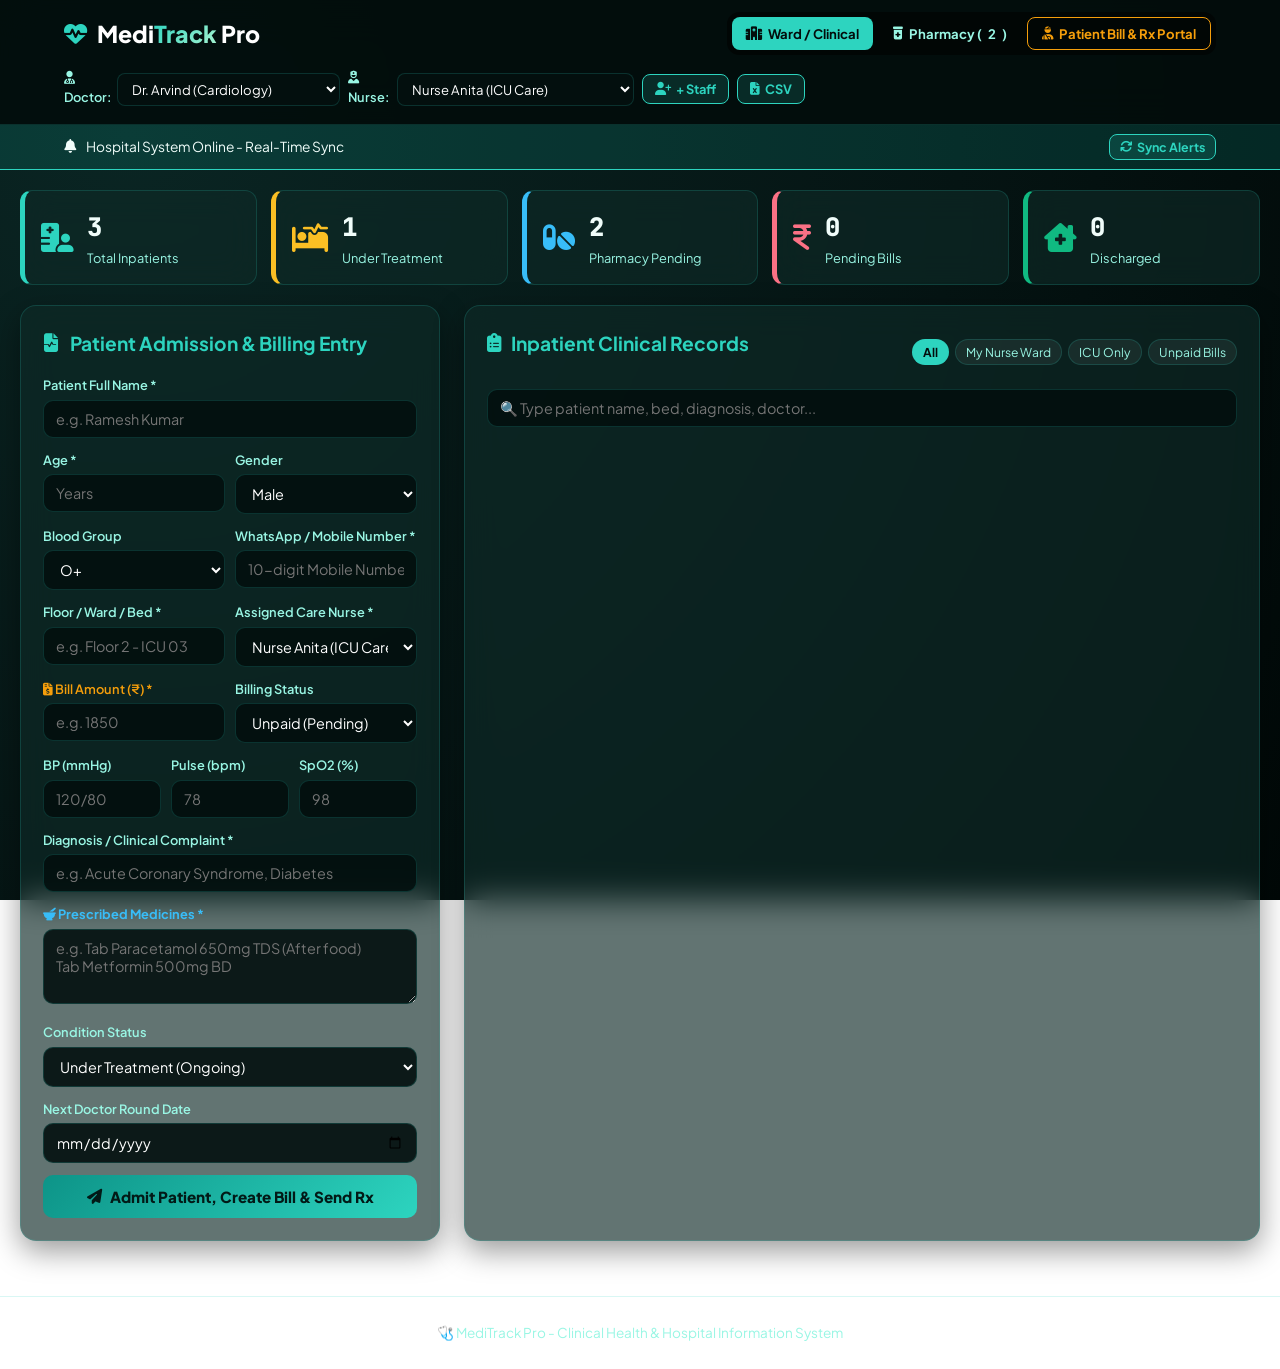
==== index.html @ 9f89071e "Create index.html" ====
<!DOCTYPE html>
<html lang="en">
<head>
  <meta charset="UTF-8">
  <meta name="viewport" content="width=device-width, initial-scale=1.0">
  <!-- Force No-Cache (உடனடி அப்டேட் ஆக) -->
  <meta http-equiv="Cache-Control" content="no-cache, no-store, must-revalidate">
  <meta http-equiv="Pragma" content="no-cache">
  <meta http-equiv="Expires" content="0">

  <title>MediTrack Pro - Clinical Hospital Management</title>
  <link rel="stylesheet" href="https://cdnjs.cloudflare.com/ajax/libs/font-awesome/6.4.0/css/all.min.css">
  <link rel="preconnect" href="https://fonts.googleapis.com">
  <link rel="preconnect" href="https://fonts.gstatic.com" crossorigin>
  <link href="https://fonts.googleapis.com/css2?family=Plus+Jakarta+Sans:wght@300;400;500;600;700;800&family=JetBrains+Mono:wght@400;600&display=swap" rel="stylesheet">

  <style>
    :root {
      --bg-deep: #030d0c;
      --bg-surface: radial-gradient(circle at 10% 15%, #0a2523 0%, #051413 60%, #010807 100%);
      --glass-bg: rgba(10, 32, 30, 0.75);
      --glass-card: rgba(14, 42, 39, 0.65);
      --glass-input: rgba(4, 16, 15, 0.9);
      --glass-border: rgba(45, 212, 191, 0.18);
      --glass-border-focus: rgba(45, 212, 191, 0.7);

      --primary: #2dd4bf;
      --primary-glow: rgba(45, 212, 191, 0.5);
      --mint-accent: #34d399;
      --pharmacy-accent: #38bdf8;
      --patient-accent: #f59e0b;
      --nurse-accent: #f472b6;

      --danger: #fb7185;
      --warning: #fbbf24;
      --success: #10b981;

      --text-main: #f0fdfa;
      --text-dim: #ccfbf1;
      --text-muted: #99f6e4;
      --font-family: 'Plus Jakarta Sans', system-ui, -apple-system, sans-serif;
      --font-mono: 'JetBrains Mono', monospace;
    }

    * { box-sizing: border-box; margin: 0; padding: 0; font-family: var(--font-family); }
    body { background: var(--bg-surface); background-attachment: fixed; color: var(--text-main); min-height: 100vh; line-height: 1.6; }

    ::-webkit-scrollbar { width: 7px; height: 7px; }
    ::-webkit-scrollbar-track { background: var(--bg-deep); }
    ::-webkit-scrollbar-thumb { background: rgba(45, 212, 191, 0.3); border-radius: 10px; }

    @keyframes heartPulse {
      0%, 100% { transform: scale(1); filter: drop-shadow(0 0 2px var(--primary)); }
      50% { transform: scale(1.2); filter: drop-shadow(0 0 12px var(--primary)); }
    }

    header {
      display: flex; justify-content: space-between; align-items: center; flex-wrap: wrap; gap: 12px;
      padding: 12px 5%; background: rgba(3, 13, 12, 0.94); backdrop-filter: blur(20px);
      border-bottom: 1px solid var(--glass-border); position: sticky; top: 0; z-index: 100;
    }

    .logo { font-size: 1.45rem; font-weight: 800; color: #fff; display: flex; align-items: center; gap: 10px; }
    .logo i { color: var(--primary); animation: heartPulse 2.2s infinite ease-in-out; }
    .logo span { background: linear-gradient(135deg, var(--primary), #a7f3d0); -webkit-background-clip: text; -webkit-text-fill-color: transparent; }

    .view-mode-tabs {
      display: flex; flex-wrap: wrap; gap: 6px; background: rgba(0, 0, 0, 0.5); padding: 5px; border-radius: 12px;
    }
    .view-btn {
      padding: 7px 14px; border: none; background: none; color: var(--text-muted);
      border-radius: 8px; font-size: 0.82rem; font-weight: 700; cursor: pointer; display: flex; align-items: center; gap: 6px;
      transition: all 0.2s;
    }
    .view-btn.active { background: var(--primary); color: #030d0c; }
    .view-btn.pharmacy-tab.active { background: var(--pharmacy-accent); color: #030d0c; }
    .view-btn.patient-tab { border: 1px solid var(--patient-accent); color: var(--patient-accent); }
    .view-btn.patient-tab.active { background: var(--patient-accent); color: #030d0c; }

    .duty-switcher { display: flex; align-items: center; flex-wrap: wrap; gap: 8px; }
    .selector-group { display: flex; align-items: center; gap: 5px; font-size: 0.82rem; color: var(--text-muted); }
    .selector-group select {
      padding: 6px 10px; background: var(--glass-input); border: 1px solid var(--glass-border);
      color: #fff; border-radius: 8px; font-size: 0.82rem; outline: none;
    }

    .btn-action-hdr {
      padding: 6px 12px; background: rgba(45, 212, 191, 0.15); border: 1px solid var(--primary);
      color: var(--primary); border-radius: 8px; font-weight: 700; font-size: 0.8rem; cursor: pointer;
      display: flex; align-items: center; gap: 5px; transition: all 0.2s ease;
    }
    .btn-action-hdr:hover { background: var(--primary); color: #030d0c; }

    .alert-bar {
      display: flex; justify-content: space-between; align-items: center; flex-wrap: wrap; gap: 10px;
      padding: 9px 5%; background: rgba(13, 148, 136, 0.2); border-bottom: 1px solid var(--primary); font-size: 0.86rem;
    }
    .alert-bar.danger { background: rgba(251, 113, 133, 0.25); border-bottom-color: var(--danger); }
    .alert-content { display: flex; align-items: center; gap: 10px; }

    .container { max-width: 1300px; margin: 0 auto; padding: 20px; }

    .stats-container {
      display: grid; grid-template-columns: repeat(auto-fit, minmax(180px, 1fr)); gap: 14px; margin-bottom: 20px;
    }
    .stat-card {
      background: var(--glass-card); backdrop-filter: blur(16px); border: 1px solid var(--glass-border);
      border-left: 5px solid var(--primary); padding: 16px; border-radius: 12px; display: flex; align-items: center; gap: 14px;
    }
    .stat-card.yellow { border-left-color: var(--warning); }
    .stat-card.red { border-left-color: var(--danger); }
    .stat-card.green { border-left-color: var(--success); }
    .stat-card.blue { border-left-color: var(--pharmacy-accent); }
    .stat-icon { font-size: 1.8rem; color: var(--primary); }
    .stat-card.yellow .stat-icon { color: var(--warning); }
    .stat-card.red .stat-icon { color: var(--danger); }
    .stat-card.green .stat-icon { color: var(--success); }
    .stat-card.blue .stat-icon { color: var(--pharmacy-accent); }
    .stat-card h3 { font-size: 1.6rem; font-weight: 800; font-family: var(--font-mono); }

    .grid-layout { display: grid; grid-template-columns: 420px 1fr; gap: 24px; }
    @media (max-width: 980px) { .grid-layout { grid-template-columns: 1fr; } }

    .card {
      background: var(--glass-card); backdrop-filter: blur(16px); border: 1px solid var(--glass-border);
      border-radius: 16px; padding: 22px; box-shadow: 0 10px 30px rgba(0, 0, 0, 0.4);
    }
    .card h2 { font-size: 1.2rem; font-weight: 700; color: var(--primary); margin-bottom: 16px; display: flex; align-items: center; gap: 10px; }

    .form-group { margin-bottom: 12px; text-align: left; }
    .form-row { display: flex; gap: 10px; }
    .form-row .form-group { flex: 1; }

    label { display: block; font-size: 0.8rem; font-weight: 600; color: var(--text-muted); margin-bottom: 4px; }
    input, select, textarea {
      width: 100%; padding: 9px 12px; background: var(--glass-input); border: 1px solid var(--glass-border);
      color: #fff; border-radius: 10px; font-size: 0.9rem; outline: none;
    }
    input:focus, select:focus, textarea:focus { border-color: var(--glass-border-focus); }
    textarea { min-height: 75px; resize: vertical; }

    .btn-submit {
      width: 100%; padding: 12px; background: linear-gradient(135deg, #0d9488, #2dd4bf);
      color: #021a17; border: none; border-radius: 10px; font-weight: 800; font-size: 0.95rem; cursor: pointer;
      display: flex; justify-content: center; align-items: center; gap: 8px; margin-top: 8px;
    }

    .roster-header { display: flex; justify-content: space-between; align-items: center; flex-wrap: wrap; gap: 10px; margin-bottom: 14px; }
    .filters-bar { display: flex; flex-wrap: wrap; gap: 6px; }
    .filter-pill {
      padding: 4px 10px; background: rgba(255,255,255,0.06); border: 1px solid var(--glass-border);
      color: var(--text-muted); border-radius: 20px; font-size: 0.76rem; cursor: pointer;
    }
    .filter-pill.active { background: var(--primary); color: #030d0c; font-weight: 700; }

    .patient-grid { display: flex; flex-direction: column; gap: 14px; max-height: 640px; overflow-y: auto; padding-right: 5px; }
    .patient-card {
      background: rgba(8, 25, 24, 0.85); border: 1px solid var(--glass-border); border-left: 5px solid var(--primary);
      padding: 16px; border-radius: 14px; position: relative;
    }
    .patient-card.status-critical { border-left-color: var(--danger); }
    .patient-card.status-recovered { border-left-color: var(--success); }
    .patient-card.status-ongoing { border-left-color: var(--warning); }

    .badge { font-size: 0.72rem; padding: 4px 10px; border-radius: 20px; font-weight: 700; font-family: var(--font-mono); }
    .badge.ongoing { background: rgba(251, 191, 36, 0.15); color: var(--warning); border: 1px solid var(--warning); }
    .badge.critical { background: rgba(251, 113, 133, 0.15); color: var(--danger); border: 1px solid var(--danger); }
    .badge.recovered { background: rgba(16, 185, 129, 0.15); color: var(--success); border: 1px solid var(--success); }

    .badge-pharma { font-size: 0.72rem; padding: 3px 8px; border-radius: 6px; font-weight: 700; font-family: var(--font-mono); display: inline-flex; align-items: center; gap: 4px; }
    .badge-pharma.pending { background: rgba(251, 191, 36, 0.2); color: var(--warning); border: 1px solid var(--warning); }
    .badge-pharma.ready { background: rgba(16, 185, 129, 0.2); color: var(--success); border: 1px solid var(--success); }

    .badge-bill { font-size: 0.72rem; padding: 3px 8px; border-radius: 6px; font-weight: 700; font-family: var(--font-mono); display: inline-flex; align-items: center; gap: 4px; }
    .badge-bill.unpaid { background: rgba(244, 63, 94, 0.2); color: var(--danger); border: 1px solid var(--danger); }
    .badge-bill.paid { background: rgba(16, 185, 129, 0.2); color: var(--success); border: 1px solid var(--success); }

    .vitals-bar {
      display: flex; flex-wrap: wrap; align-items: center; gap: 8px; background: rgba(4, 16, 15, 0.85);
      border: 1px solid var(--glass-border); padding: 7px 12px; border-radius: 8px; margin-bottom: 10px;
      font-size: 0.82rem; font-family: var(--font-mono);
    }

    .pharma-rx-box {
      background: rgba(56, 189, 248, 0.08); border: 1px dashed var(--pharmacy-accent);
      padding: 10px 14px; border-radius: 8px; margin: 10px 0; font-size: 0.9rem;
    }

    .action-btn-row { display: flex; flex-wrap: wrap; gap: 6px; margin-bottom: 8px; }
    .btn-act {
      background: rgba(255, 255, 255, 0.08); border: 1px solid var(--glass-border); color: #fff;
      padding: 5px 10px; border-radius: 6px; cursor: pointer; font-size: 0.8rem; display: flex; align-items: center; gap: 5px;
    }
    .btn-act:hover { filter: brightness(1.2); }
    .btn-act.rx { background: rgba(45, 212, 191, 0.15); border-color: var(--primary); color: var(--primary); }
    .btn-act.pay { background: rgba(245, 158, 11, 0.2); border-color: var(--patient-accent); color: var(--patient-accent); font-weight: bold; }
    .btn-act.pharma-dispense { background: rgba(16, 185, 129, 0.25); border-color: var(--success); color: var(--success); font-weight: bold; }

    .btn-del { position: absolute; top: 15px; right: 15px; background: none; border: none; color: var(--danger); font-size: 1.1rem; cursor: pointer; }

    .modal-overlay {
      display: none; position: fixed; top: 0; left: 0; width: 100%; height: 100%;
      background: rgba(3, 13, 12, 0.88); backdrop-filter: blur(8px); z-index: 200;
      justify-content: center; align-items: center; padding: 20px;
    }
    .modal-card {
      background: var(--glass-card); border: 1px solid var(--glass-border); padding: 24px;
      border-radius: 16px; width: 100%; max-width: 440px; box-shadow: 0 20px 40px rgba(0,0,0,0.6);
    }
    .modal-header { display: flex; justify-content: space-between; align-items: center; margin-bottom: 16px; border-bottom: 1px solid var(--glass-border); padding-bottom: 8px; }
    .btn-close { background: none; border: none; color: var(--danger); font-size: 1.3rem; cursor: pointer; }

    .qr-container {
      background: #fff; padding: 16px; border-radius: 12px; display: inline-block; margin: 15px 0;
    }

    footer { text-align: center; padding: 25px; border-top: 1px solid var(--glass-border); color: var(--text-muted); font-size: 0.85rem; margin-top: 35px; }
  </style>
</head>
<body>

  <!-- Header -->
  <header>
    <div class="logo">
      <i class="fa-solid fa-heart-pulse"></i>
      <div>Medi<span>Track</span> Pro</div>
    </div>

    <!-- Mode Tabs -->
    <div class="view-mode-tabs">
      <button type="button" class="view-btn active" id="tabWardView" onclick="switchDepartmentView('ward')">
        <i class="fa-solid fa-hospital"></i> Ward / Clinical
      </button>
      <button type="button" class="view-btn pharmacy-tab" id="tabPharmaView" onclick="switchDepartmentView('pharmacy')">
        <i class="fa-solid fa-prescription-bottle-medical"></i> Pharmacy (<span id="pharmaPendingCount">0</span>)
      </button>
      <button type="button" class="view-btn patient-tab" id="tabPatientView" onclick="switchDepartmentView('patient')">
        <i class="fa-solid fa-user-injured"></i> Patient Bill & Rx Portal
      </button>
    </div>

    <div class="duty-switcher" id="dutyControlsGroup">
      <div class="selector-group">
        <label><i class="fa-solid fa-user-doctor"></i> Doctor:</label>
        <select id="activeDoctor" onchange="handleDutyChange()"></select>
      </div>

      <div class="selector-group">
        <label><i class="fa-solid fa-user-nurse"></i> Nurse:</label>
        <select id="activeNurse" onchange="handleDutyChange()"></select>
      </div>

      <button type="button" class="btn-action-hdr" onclick="openStaffModal()">
        <i class="fa-solid fa-user-plus"></i> + Staff
      </button>

      <button type="button" class="btn-action-hdr" onclick="exportDataToCSV()">
        <i class="fa-solid fa-file-excel"></i> CSV
      </button>
    </div>
  </header>

  <!-- Alert Bar -->
  <div class="alert-bar" id="alertBar">
    <div class="alert-content">
      <i class="fa-solid fa-bell alert-bell"></i>
      <span id="alertMessage">Hospital System Online - Real-Time Sync</span>
    </div>
    <button class="btn-action-hdr" onclick="checkClinicalAlerts()" style="padding: 4px 10px; font-size: 0.78rem;">
      <i class="fa-solid fa-arrows-rotate"></i> Sync Alerts
    </button>
  </div>

  <main class="container">
    <!-- Live Stats Counters -->
    <div class="stats-container">
      <div class="stat-card">
        <i class="fa-solid fa-hospital-user stat-icon"></i>
        <div><h3 id="cTotal">0</h3><p style="color:var(--text-muted); font-size:0.8rem;">Total Inpatients</p></div>
      </div>
      <div class="stat-card yellow">
        <i class="fa-solid fa-bed-pulse stat-icon"></i>
        <div><h3 id="cActive">0</h3><p style="color:var(--text-muted); font-size:0.8rem;">Under Treatment</p></div>
      </div>
      <div class="stat-card blue">
        <i class="fa-solid fa-pills stat-icon"></i>
        <div><h3 id="cPharmaPending">0</h3><p style="color:var(--text-muted); font-size:0.8rem;">Pharmacy Pending</p></div>
      </div>
      <div class="stat-card red">
        <i class="fa-solid fa-indian-rupee-sign stat-icon"></i>
        <div><h3 id="cBillsUnpaid">0</h3><p style="color:var(--text-muted); font-size:0.8rem;">Pending Bills</p></div>
      </div>
      <div class="stat-card green">
        <i class="fa-solid fa-house-chimney-medical stat-icon"></i>
        <div><h3 id="cDischarged">0</h3><p style="color:var(--text-muted); font-size:0.8rem;">Discharged</p></div>
      </div>
    </div>

    <!-- WARD & CLINICAL SECTION -->
    <div id="wardSection" class="grid-layout">
      <!-- Admission Form -->
      <div class="card">
        <h2><i class="fa-solid fa-file-waveform"></i> Patient Admission & Billing Entry</h2>
        <form onsubmit="createPatient(event)">
          <div class="form-group">
            <label>Patient Full Name *</label>
            <input type="text" id="name" required placeholder="e.g. Ramesh Kumar">
          </div>

          <div class="form-row">
            <div class="form-group">
              <label>Age *</label>
              <input type="number" id="age" required placeholder="Years">
            </div>
            <div class="form-group">
              <label>Gender</label>
              <select id="gender">
                <option value="Male">Male</option>
                <option value="Female">Female</option>
                <option value="Other">Other</option>
              </select>
            </div>
          </div>

          <div class="form-row">
            <div class="form-group">
              <label>Blood Group</label>
              <select id="blood">
                <option value="O+">O+</option>
                <option value="O-">O-</option>
                <option value="A+">A+</option>
                <option value="A-">A-</option>
                <option value="B+">B+</option>
                <option value="B-">B-</option>
                <option value="AB+">AB+</option>
                <option value="AB-">AB-</option>
              </select>
            </div>
            <div class="form-group">
              <label>WhatsApp / Mobile Number *</label>
              <input type="tel" id="phone" required placeholder="10-digit Mobile Number">
            </div>
          </div>

          <div class="form-row">
            <div class="form-group">
              <label>Floor / Ward / Bed *</label>
              <input type="text" id="bed" required placeholder="e.g. Floor 2 - ICU 03">
            </div>
            <div class="form-group">
              <label>Assigned Care Nurse *</label>
              <select id="pAssignedNurse"></select>
            </div>
          </div>

          <div class="form-row">
            <div class="form-group">
              <label style="color:var(--patient-accent);"><i class="fa-solid fa-file-invoice-dollar"></i> Bill Amount (₹) *</label>
              <input type="number" id="pBillAmount" required placeholder="e.g. 1850">
            </div>
            <div class="form-group">
              <label>Billing Status</label>
              <select id="pBillStatus">
                <option value="Unpaid">Unpaid (Pending)</option>
                <option value="Paid">Paid Online / Counter</option>
              </select>
            </div>
          </div>

          <div class="form-row">
            <div class="form-group">
              <label>BP (mmHg)</label>
              <input type="text" id="vBp" placeholder="120/80">
            </div>
            <div class="form-group">
              <label>Pulse (bpm)</label>
              <input type="number" id="vPulse" placeholder="78">
            </div>
            <div class="form-group">
              <label>SpO2 (%)</label>
              <input type="number" id="vSpo2" placeholder="98">
            </div>
          </div>

          <div class="form-group">
            <label>Diagnosis / Clinical Complaint *</label>
            <input type="text" id="diagnosis" required placeholder="e.g. Acute Coronary Syndrome, Diabetes">
          </div>

          <div class="form-group">
            <label style="color:var(--pharmacy-accent); font-weight:bold;">
              <i class="fa-solid fa-mortar-pestle"></i> Prescribed Medicines *
            </label>
            <textarea id="treatment" required placeholder="e.g. Tab Paracetamol 650mg TDS (After food)&#10;Tab Metformin 500mg BD"></textarea>
          </div>

          <div class="form-group">
            <label>Condition Status</label>
            <select id="status">
              <option value="Ongoing">Under Treatment (Ongoing)</option>
              <option value="Critical">Critical Priority</option>
              <option value="Recovered">Recovered / Normal</option>
            </select>
          </div>

          <div class="form-group">
            <label>Next Doctor Round Date</label>
            <input type="date" id="date">
          </div>

          <button type="submit" class="btn-submit">
            <i class="fa-solid fa-paper-plane"></i> Admit Patient, Create Bill & Send Rx
          </button>
        </form>
      </div>

      <!-- Inpatient Records List & Instant Search -->
      <div class="card">
        <div class="roster-header">
          <h2><i class="fa-solid fa-clipboard-list"></i> Inpatient Clinical Records</h2>
          <div class="filters-bar">
            <button type="button" class="filter-pill active" id="fAll" onclick="setRosterFilter('all')">All</button>
            <button type="button" class="filter-pill" id="fMine" onclick="setRosterFilter('mine')">My Nurse Ward</button>
            <button type="button" class="filter-pill" id="fIcu" onclick="setRosterFilter('icu')">ICU Only</button>
            <button type="button" class="filter-pill" id="fUnpaid" onclick="setRosterFilter('unpaid')">Unpaid Bills</button>
          </div>
        </div>

        <div class="form-group">
          <input type="text" id="search" placeholder="🔍 Type patient name, bed, diagnosis, doctor..." oninput="handleSearchInput(this.value)">
        </div>

        <div id="patientList" class="patient-grid"></div>
      </div>
    </div>

    <!-- PHARMACY QUEUE -->
    <div id="pharmacySection" style="display: none;">
      <div class="card" style="border-left: 5px solid var(--pharmacy-accent);">
        <div class="roster-header">
          <div>
            <h2 style="color:var(--pharmacy-accent);">
              <i class="fa-solid fa-prescription-bottle-medical"></i> Ground Floor Pharmacy Dispense Queue
            </h2>
            <p style="font-size:0.85rem; color:var(--text-muted);">
              Prescription Orders sent live from Floors.
            </p>
          </div>
          <div class="filters-bar">
            <button type="button" class="filter-pill active" id="pharmaFilterPending" onclick="setPharmaQueueFilter('pending')">Pending</button>
            <button type="button" class="filter-pill" id="pharmaFilterDispensed" onclick="setPharmaQueueFilter('dispensed')">Dispensed</button>
            <button type="button" class="filter-pill" id="pharmaFilterAll" onclick="setPharmaQueueFilter('all')">All</button>
          </div>
        </div>

        <div class="form-group">
          <input type="text" id="pharmaSearch" placeholder="🔍 Search patient name or phone..." oninput="renderPharmacyQueue()">
        </div>

        <div id="pharmacyQueueList" class="patient-grid"></div>
      </div>
    </div>

    <!-- PATIENT ONLINE PORTAL -->
    <div id="patientPortalSection" style="display: none;">
      <div class="card" style="border-left: 5px solid var(--patient-accent); max-width: 850px; margin: 0 auto;">
        <div style="text-align: center; margin-bottom: 20px;">
          <h2 style="color:var(--patient-accent); justify-content: center;">
            <i class="fa-solid fa-hospital-user"></i> Patient Online Hospital Bill & Rx Portal
          </h2>
          <p style="font-size:0.9rem; color:var(--text-muted);">
            Check your inpatient treatment summary, prescriptions, and pay your bill online via UPI / GPay.
          </p>
        </div>

        <div style="background: rgba(4,16,15,0.9); padding: 18px; border-radius: 12px; border: 1px solid var(--glass-border); margin-bottom: 20px;">
          <label style="font-size:0.9rem; color:#fff; font-weight:bold;">Enter Mobile Number or Patient Name:</label>
          <div style="display:flex; gap:10px; margin-top:8px;">
            <input type="text" id="patientLookupInput" placeholder="e.g. 9876501234 or Kavitha" style="font-size:1rem;">
            <button type="button" class="btn-submit" style="width: auto; padding: 0 25px; margin-top: 0;" onclick="lookupPatientRecord()">
              View My Bill
            </button>
          </div>
        </div>

        <div id="patientLookupResult"></div>
      </div>
    </div>
  </main>

  <!-- MODAL 1: Prescription Builder Modal -->
  <div class="modal-overlay" id="rxModal">
    <div class="modal-card" style="max-width: 580px; text-align: left;">
      <div class="modal-header">
        <h3 style="color:var(--primary);"><i class="fa-solid fa-file-prescription"></i> Prescription & Medication Builder</h3>
        <button type="button" class="btn-close" onclick="closeRxModal()"><i class="fa-solid fa-xmark"></i></button>
      </div>
      <div>
        <p style="color:var(--text-dim); font-size:0.9rem; margin-bottom:12px;">
          Patient: <strong id="rxModalPatientName" style="color:#fff;"></strong> | Bed: <strong id="rxModalBed" style="color:var(--primary);"></strong>
        </p>

        <div style="background:rgba(4,16,15,0.8); padding:12px; border-radius:10px; border:1px solid var(--glass-border); margin-bottom:12px;">
          <div class="form-group">
            <label>Medicine / Tablet / Injection Name *</label>
            <input type="text" id="modalMedName" placeholder="e.g. Paracetamol, Pantoprazole, Amoxicillin">
          </div>

          <div class="form-row">
            <div class="form-group">
              <label>Dosage</label>
              <input type="text" id="modalMedDose" placeholder="e.g. 500mg, 650mg, 10ml">
            </div>
            <div class="form-group">
              <label>Frequency (Timing)</label>
              <select id="modalMedFreq">
                <option value="1-0-1 (BD - Morning & Night)">1-0-1 (BD - Morning & Night)</option>
                <option value="1-1-1 (TDS - Morning, Noon, Night)">1-1-1 (TDS - Morning, Noon, Night)</option>
                <option value="1-0-0 (OD - Morning Only)">1-0-0 (OD - Morning Only)</option>
                <option value="0-0-1 (HS - Night Only)">0-0-1 (HS - Night Only)</option>
                <option value="SOS (As needed for pain/fever)">SOS (As needed for pain/fever)</option>
                <option value="Continuous IV Infusion">Continuous IV Infusion</option>
              </select>
            </div>
          </div>

          <div class="form-row">
            <div class="form-group">
              <label>Food Instruction</label>
              <select id="modalMedFood">
                <option value="After Food">After Food</option>
                <option value="Before Food">Before Food</option>
                <option value="With Food">With Food</option>
              </select>
            </div>
            <div class="form-group">
              <label>Duration (Days)</label>
              <input type="text" id="modalMedDays" placeholder="e.g. 3 Days, 5 Days">
            </div>
          </div>

          <button type="button" class="btn-submit" style="background:linear-gradient(135deg,#0284c7,#38bdf8); margin-top:5px; padding:9px;" onclick="addMedicineToModalList()">
            <i class="fa-solid fa-plus-circle"></i> + Add This Medicine to Sheet
          </button>
        </div>

        <label style="font-weight:bold; color:var(--text-muted); font-size:0.85rem;">Prescribed Medicines for this Patient:</label>
        <div id="modalMedListContainer" style="max-height:160px; overflow-y:auto; margin:8px 0; background:rgba(0,0,0,0.3); border-radius:8px; padding:6px; border:1px solid var(--glass-border);"></div>

        <div class="form-group">
          <label>Special Instructions / Nursing Notes</label>
          <input type="text" id="modalSpecialNotes" placeholder="e.g. Monitor sugar levels. Drink water.">
        </div>

        <button type="button" class="btn-submit" onclick="savePrescriptionModal()">
          <i class="fa-solid fa-check-double"></i> Save Prescription & Route to Pharmacy
        </button>
      </div>
    </div>
  </div>

  <!-- MODAL 2: Add Clinical Staff -->
  <div class="modal-overlay" id="staffModal">
    <div class="modal-card">
      <div class="modal-header">
        <h3 style="color:var(--primary);"><i class="fa-solid fa-user-doctor"></i> Add Doctor / Nurse</h3>
        <button type="button" class="btn-close" onclick="closeStaffModal()"><i class="fa-solid fa-xmark"></i></button>
      </div>
      <form onsubmit="saveNewStaff(event)">
        <div class="form-group">
          <label>Staff Role *</label>
          <select id="newRole" required>
            <option value="Doctor">Doctor (Consultant)</option>
            <option value="Nurse">Nurse (Clinical Staff)</option>
          </select>
        </div>
        <div class="form-group">
          <label>Full Name *</label>
          <input type="text" id="newName" required placeholder="e.g. Dr. K. Vignesh">
        </div>
        <div class="form-group">
          <label>Specialty / Department *</label>
          <input type="text" id="newSpecialty" required placeholder="e.g. Cardiology, ICU">
        </div>
        <button type="submit" class="btn-submit" style="margin-top: 15px;">Add to Hospital</button>
      </form>
    </div>
  </div>

  <!-- MODAL 3: Dynamic UPI QR Code -->
  <div class="modal-overlay" id="paymentModal">
    <div class="modal-card">
      <div class="modal-header">
        <h3 style="color:var(--patient-accent);"><i class="fa-solid fa-qrcode"></i> Scan & Pay Hospital Bill</h3>
        <button type="button" class="btn-close" onclick="closePaymentModal()"><i class="fa-solid fa-xmark"></i></button>
      </div>
      <div style="text-align: center;">
        <p style="font-size:0.9rem; color:var(--text-muted);">City Care Multi-Speciality Hospital</p>
        <h2 style="color:#fff; font-size:1.8rem; margin:8px 0;" id="modalPayAmount">₹0</h2>
        <p style="font-size:0.85rem; color:var(--text-dim);" id="modalPatientInfo">Patient Details</p>

        <div class="qr-container">
          <img id="upiQrImage" src="" alt="Scan via UPI" style="width: 190px; height: 190px; display: block; margin:0 auto;">
        </div>

        <button type="button" class="btn-submit" style="background: linear-gradient(135deg, #10b981, #059669);" onclick="confirmOnlinePayment()">
          <i class="fa-solid fa-circle-check"></i> I Have Paid (Confirm)
        </button>
      </div>
    </div>
  </div>

  <footer>
    <p>🩺 MediTrack Pro - Clinical Health & Hospital Information System</p>
  </footer>

  <!-- EMBEDDED JAVASCRIPT ENGINE -->
  <script>
    const defaultDoctors = [
      "Dr. Arvind (Cardiology)",
      "Dr. Priya (General Medicine)",
      "Dr. Suresh (Orthopedics)",
      "Dr. Deepa (Pediatrics)",
      "Dr. Rajesh (Pulmonology)"
    ];

    const defaultNurses = [
      "Nurse Anita (ICU Care)",
      "Nurse Saranya (General Ward)",
      "Nurse Kavya (Emergency)",
      "Nurse Malar (Post-Op Care)"
    ];

    const seedRecords = [
      {
        id: "101",
        name: "Kavitha Raj",
        age: 42,
        gender: "Female",
        blood: "B+",
        phone: "9876501234",
        bed: "Ward 3 - Bed 08",
        assignedDoctor: "Dr. Arvind (Cardiology)",
        assignedNurse: "Nurse Saranya (General Ward)",
        diagnosis: "Type 2 Diabetes Mellitus",
        vitals: { bp: "130/85", pulse: "76", spo2: "98%" },
        status: "Ongoing",
        nextVisit: "2026-09-25",
        pharmaStatus: "Pending",
        billAmount: 1850,
        billStatus: "Unpaid",
        history: [{ 
          date: "2026-09-10", 
          staff: "Dr. Arvind (Cardiology)", 
          rx: "• Tab Metformin 500mg | 1-0-1 (BD) | After Food | 30 Days\n• Tab Glimepiride 1mg | 1-0-0 (OD) | Before Food | 30 Days", 
          notes: "FBS stable. Keep daily diabetic log." 
        }]
      },
      {
        id: "102",
        name: "Murugan S",
        age: 58,
        gender: "Male",
        blood: "O+",
        phone: "9840123456",
        bed: "Floor 2 - ICU 02",
        assignedDoctor: "Dr. Arvind (Cardiology)",
        assignedNurse: "Nurse Anita (ICU Care)",
        diagnosis: "Acute Hypertension & Angina",
        vitals: { bp: "175/115", pulse: "108", spo2: "93%" },
        status: "Critical",
        nextVisit: "2026-09-18",
        pharmaStatus: "Pending",
        billAmount: 5600,
        billStatus: "Unpaid",
        history: [{ 
          date: "2026-09-12", 
          staff: "Dr. Arvind (Cardiology)", 
          rx: "• Inj Nitroglycerin | Continuous IV Infusion\n• Tab Amlodipine 5mg | 1-0-0 (OD) | After Food | 10 Days", 
          notes: "Nurse Anita to monitor vitals every 30 mins." 
        }]
      },
      {
        id: "103",
        name: "Aakash V",
        age: 24,
        gender: "Male",
        blood: "A+",
        phone: "9123456780",
        bed: "Discharged",
        assignedDoctor: "Dr. Suresh (Orthopedics)",
        assignedNurse: "Nurse Malar (Post-Op Care)",
        diagnosis: "Post Appendectomy",
        vitals: { bp: "118/78", pulse: "72", spo2: "99%" },
        status: "Recovered",
        nextVisit: "Discharged",
        pharmaStatus: "Dispensed",
        billAmount: 12400,
        billStatus: "Paid",
        history: [{ 
          date: "2026-09-01", 
          staff: "Dr. Suresh (Orthopedics)", 
          rx: "• Tab Cefixime 200mg | 1-0-1 (BD) | After Food | 5 Days\n• Tab Paracetamol 650mg | SOS | After Food | 3 Days", 
          notes: "Cleared for full discharge." 
        }]
      }
    ];

    let doctorsList = defaultDoctors.slice();
    let nursesList = defaultNurses.slice();
    let patients = seedRecords.slice();
    let activeFilter = "all";
    let activeDeptView = "ward";
    let pharmaFilter = "pending";
    let activePayingPatientId = null;
    let searchQuery = "";
    let activeRxPatientId = null;
    let tempMedicineList = [];

    function initData() {
      try {
        const d = JSON.parse(localStorage.getItem("meditrack_doctors"));
        if (Array.isArray(d) && d.length) doctorsList = d;
        const n = JSON.parse(localStorage.getItem("meditrack_nurses"));
        if (Array.isArray(n) && n.length) nursesList = n;
        const p = JSON.parse(localStorage.getItem("clinical_patient_records"));
        if (Array.isArray(p) && p.length) patients = p;
      } catch(e) {}
    }

    function populateStaffDropdowns() {
      const docSelect = document.getElementById("activeDoctor");
      const nurseSelect = document.getElementById("activeNurse");
      const formNurseSelect = document.getElementById("pAssignedNurse");

      if (docSelect) {
        docSelect.innerHTML = doctorsList.map(d => `<option value="${d}" style="background:#041312; color:#fff;">${d}</option>`).join("");
      }
      if (nurseSelect) {
        nurseSelect.innerHTML = nursesList.map(n => `<option value="${n}" style="background:#041312; color:#fff;">${n}</option>`).join("");
      }
      if (formNurseSelect) {
        formNurseSelect.innerHTML = nursesList.map(n => `<option value="${n}" style="background:#041312; color:#fff;">${n}</option>`).join("");
      }
    }

    function switchDepartmentView(view) {
      activeDeptView = view;
      document.getElementById("wardSection").style.display = view === "ward" ? "grid" : "none";
      document.getElementById("pharmacySection").style.display = view === "pharmacy" ? "block" : "none";
      document.getElementById("patientPortalSection").style.display = view === "patient" ? "block" : "none";
      document.getElementById("dutyControlsGroup").style.display = view === "patient" ? "none" : "flex";

      document.getElementById("tabWardView").classList.toggle("active", view === "ward");
      document.getElementById("tabPharmaView").classList.toggle("active", view === "pharmacy");
      document.getElementById("tabPatientView").classList.toggle("active", view === "patient");

      if (view === "pharmacy") renderPharmacyQueue();
      else if (view === "patient") lookupPatientRecord();
      else render(getFilteredList());
    }

    function setPharmaQueueFilter(filter) {
      pharmaFilter = filter;
      document.getElementById("pharmaFilterPending").classList.toggle("active", filter === "pending");
      document.getElementById("pharmaFilterDispensed").classList.toggle("active", filter === "dispensed");
      document.getElementById("pharmaFilterAll").classList.toggle("active", filter === "all");
      renderPharmacyQueue();
    }

    function setRosterFilter(filter) {
      activeFilter = filter;
      document.getElementById("fAll").classList.toggle("active", filter === "all");
      document.getElementById("fMine").classList.toggle("active", filter === "mine");
      document.getElementById("fIcu").classList.toggle("active", filter === "icu");
      document.getElementById("fUnpaid").classList.toggle("active", filter === "unpaid");
      render(getFilteredList());
    }

    function handleSearchInput(val) {
      searchQuery = (val || "").toLowerCase().trim();
      render(getFilteredList());
    }

    function getFilteredList() {
      const nurse = document.getElementById("activeNurse")?.value || "";

      return patients.filter(p => {
        const latestRx = p.history[0]?.rx || "";
        const matchSearch = !searchQuery || 
          p.name.toLowerCase().includes(searchQuery) ||
          p.bed.toLowerCase().includes(searchQuery) ||
          p.diagnosis.toLowerCase().includes(searchQuery) ||
          p.assignedDoctor.toLowerCase().includes(searchQuery) ||
          p.assignedNurse.toLowerCase().includes(searchQuery) ||
          p.phone.includes(searchQuery) ||
          latestRx.toLowerCase().includes(searchQuery);

        if (!matchSearch) return false;

        if (activeFilter === "mine") return p.assignedNurse === nurse;
        if (activeFilter === "icu") return p.bed.toLowerCase().includes("icu");
        if (activeFilter === "unpaid") return p.billStatus === "Unpaid";

        return true;
      });
    }

    function openStaffModal() { document.getElementById("staffModal").style.display = "flex"; }
    function closeStaffModal() { document.getElementById("staffModal").style.display = "none"; }

    function saveNewStaff(e) {
      e.preventDefault();
      const role = document.getElementById("newRole").value;
      const name = document.getElementById("newName").value.trim();
      const spec = document.getElementById("newSpecialty").value.trim();
      const title = `${name} (${spec})`;

      if (role === "Doctor") {
        doctorsList.push(title);
        localStorage.setItem("meditrack_doctors", JSON.stringify(doctorsList));
      } else {
        nursesList.push(title);
        localStorage.setItem("meditrack_nurses", JSON.stringify(nursesList));
      }
      populateStaffDropdowns();
      closeStaffModal();
      e.target.reset();
      alert("Staff added!");
    }

    // ==========================================
    // PRESCRIPTION MODAL BUILDER (SAFE)
    // ==========================================
    function openRxModal(patientId) {
      const p = patients.find(x => String(x.id) === String(patientId));
      if (!p) return;

      activeRxPatientId = String(p.id);
      tempMedicineList = [];

      document.getElementById("rxModalPatientName").innerText = `${p.name} (${p.age}y)`;
      document.getElementById("rxModalBed").innerText = p.bed;
      document.getElementById("modalSpecialNotes").value = "";
      document.getElementById("modalMedName").value = "";
      document.getElementById("modalMedDose").value = "";

      const latestRx = p.history.find(h => h.rx && !h.rx.includes("DISPENSED") && !h.rx.includes("PAID")) || p.history[0];
      if (latestRx && latestRx.rx) {
        const lines = latestRx.rx.split("\n");
        lines.forEach(line => {
          const cleaned = line.replace(/^[•\-\*]\s*/, '').trim();
          if (cleaned) tempMedicineList.push(cleaned);
        });
      }

      renderModalMedicineList();
      document.getElementById("rxModal").style.display = "flex";
    }

    function closeRxModal() {
      document.getElementById("rxModal").style.display = "none";
      activeRxPatientId = null;
      tempMedicineList = [];
    }

    function addMedicineToModalList() {
      const nameInput = document.getElementById("modalMedName");
      const name = (nameInput ? nameInput.value : "").trim();
      const dose = (document.getElementById("modalMedDose")?.value || "").trim();
      const freq = document.getElementById("modalMedFreq")?.value || "1-0-1 (BD)";
      const food = document.getElementById("modalMedFood")?.value || "After Food";
      const days = (document.getElementById("modalMedDays")?.value || "").trim();

      if (!name) {
        alert("Please enter the Medicine name!");
        if (nameInput) nameInput.focus();
        return;
      }

      const medString = `Tab/Inj ${name} ${dose ? '('+dose+')' : ''} | ${freq} | ${food} ${days ? '| For '+days : ''}`;
      tempMedicineList.push(medString);

      if (nameInput) nameInput.value = "";
      document.getElementById("modalMedDose").value = "";
      document.getElementById("modalMedDays").value = "";
      if (nameInput) nameInput.focus();

      renderModalMedicineList();
    }

    function removeModalMedicine(idx) {
      tempMedicineList.splice(idx, 1);
      renderModalMedicineList();
    }

    function renderModalMedicineList() {
      const box = document.getElementById("modalMedListContainer");
      if (!box) return;

      if (tempMedicineList.length === 0) {
        box.innerHTML = '<div style="color:var(--text-muted); font-size:0.8rem; text-align:center; padding:10px;">No medicines in list. Type above & click "+ Add This Medicine"</div>';
        return;
      }

      box.innerHTML = tempMedicineList.map((med, idx) => `
        <div style="display:flex; justify-content:space-between; align-items:center; background:rgba(45,212,191,0.1); padding:6px 10px; margin-bottom:4px; border-radius:6px; font-size:0.85rem;">
          <span style="color:#fff;">• ${med}</span>
          <button type="button" onclick="removeModalMedicine(${idx})" style="background:none; border:none; color:var(--danger); cursor:pointer; font-size:0.9rem; padding:2px 6px;">
            <i class="fa-solid fa-trash-can"></i>
          </button>
        </div>
      `).join("");
    }

    function savePrescriptionModal() {
      if (!activeRxPatientId) return;

      const pendingInputName = (document.getElementById("modalMedName")?.value || "").trim();
      if (pendingInputName) {
        addMedicineToModalList();
      }

      const p = patients.find(x => String(x.id) === String(activeRxPatientId));
      if (!p) return;

      if (tempMedicineList.length === 0) {
        alert("Please add at least one medicine before saving!");
        return;
      }

      const formattedRx = tempMedicineList.map(m => `• ${m}`).join("\n");
      const specialNotes = (document.getElementById("modalSpecialNotes")?.value || "").trim() || "Prescription updated.";
      const staff = document.getElementById("activeDoctor")?.value || "Attending Doctor";

      p.history.unshift({
        date: new Date().toISOString().split("T")[0],
        staff: staff,
        rx: formattedRx,
        notes: specialNotes
      });

      p.pharmaStatus = "Pending";
      p.rxTime = new Date().toLocaleTimeString([], { hour: '2-digit', minute: '2-digit' });

      syncData();
      closeRxModal();
      alert(`✅ Prescription saved for ${p.name}!\n• Routed to Ground Floor Pharmacy Queue.`);
    }

    function createPatient(e) {
      e.preventDefault();
      const doc = document.getElementById("activeDoctor").value;
      const nurse = document.getElementById("pAssignedNurse").value;
      const rx = document.getElementById("treatment").value.trim();
      const bill = parseFloat(document.getElementById("pBillAmount").value) || 0;

      const newP = {
        id: String(Date.now()),
        name: document.getElementById("name").value.trim(),
        age: document.getElementById("age").value,
        gender: document.getElementById("gender").value,
        blood: document.getElementById("blood").value,
        phone: document.getElementById("phone").value.trim(),
        bed: document.getElementById("bed").value.trim(),
        assignedDoctor: doc,
        assignedNurse: nurse,
        vitals: {
          bp: document.getElementById("vBp").value || "120/80",
          pulse: document.getElementById("vPulse").value || "72",
          spo2: (document.getElementById("vSpo2").value || "98") + "%"
        },
        diagnosis: document.getElementById("diagnosis").value.trim(),
        status: document.getElementById("status").value,
        nextVisit: document.getElementById("date").value || "Not Scheduled",
        pharmaStatus: "Pending",
        billAmount: bill,
        billStatus: document.getElementById("pBillStatus").value,
        history: [{ date: new Date().toISOString().split("T")[0], staff: doc, rx: rx, notes: "Admission orders." }]
      };

      patients.unshift(newP);
      syncData();
      e.target.reset();
      alert("✅ Patient Admission, Bill & Prescription Created!");
    }

    function markAsDispensed(id) {
      const p = patients.find(x => String(x.id) === String(id));
      if (!p) return;
      p.pharmaStatus = "Dispensed";
      p.history.unshift({ date: new Date().toISOString().split("T")[0], staff: "Pharmacy Desk", rx: "MEDICINES DISPENSED TO PATIENT", notes: "Verified and issued." });
      syncData();
      alert(`Medicines for ${p.name} marked as Dispensed!`);
    }

    function openOnlinePaymentModal(id) {
      const p = patients.find(x => String(x.id) === String(id));
      if (!p) return;
      activePayingPatientId = String(p.id);
      document.getElementById("modalPayAmount").innerText = `₹${p.billAmount}`;
      document.getElementById("modalPatientInfo").innerText = `Patient: ${p.name} | Bed: ${p.bed}`;
      document.getElementById("upiQrImage").src = `https://api.qrserver.com/v1/create-qr-code/?size=200x200&data=upi://pay?pa=hospitalcare@upi%26pn=CityHospital%26am=${p.billAmount}%26cu=INR`;
      document.getElementById("paymentModal").style.display = "flex";
    }

    function closePaymentModal() {
      document.getElementById("paymentModal").style.display = "none";
      activePayingPatientId = null;
    }

    function confirmOnlinePayment() {
      if (!activePayingPatientId) return;
      const p = patients.find(x => String(x.id) === String(activePayingPatientId));
      if (!p) return;
      p.billStatus = "Paid";
      p.history.unshift({ date: new Date().toISOString().split("T")[0], staff: "UPI Online Gateway", rx: `HOSPITAL BILL PAID (₹${p.billAmount})`, notes: "Paid via UPI QR." });
      syncData();
      closePaymentModal();
      alert("🎉 Payment Success! Bill marked as PAID.");
      if (activeDeptView === "patient") lookupPatientRecord();
    }

    function lookupPatientRecord() {
      const q = (document.getElementById("patientLookupInput")?.value || "").toLowerCase().trim();
      const box = document.getElementById("patientLookupResult");
      if (!box) return;
      box.innerHTML = "";

      let list = patients;
      if (q) list = patients.filter(p => p.phone.includes(q) || p.name.toLowerCase().includes(q));

      if (!list.length) {
        box.innerHTML = '<div style="text-align:center; padding:30px; color:var(--text-muted);">No matching patient records found.</div>';
        return;
      }

      list.forEach(p => {
        const isPaid = p.billStatus === "Paid";
        const latestRx = p.history.find(h => h.rx && !h.rx.includes("DISPENSED") && !h.rx.includes("PAID")) || p.history[0] || { rx: "N/A" };
        const div = document.createElement("div");
        div.className = "patient-card";
        div.innerHTML = `
          <div style="display:flex; justify-content:space-between; align-items:center;">
            <h3>${p.name} (${p.age}y, ${p.gender})</h3>
            <span class="badge-bill ${isPaid ? 'paid' : 'unpaid'}">${isPaid ? 'PAID' : 'PAYMENT PENDING'}</span>
          </div>
          <p style="color:var(--text-muted); font-size:0.85rem; margin:4px 0;">Bed: <strong style="color:#fff;">${p.bed}</strong> | Doctor: ${p.assignedDoctor}</p>
          <div style="margin:10px 0; background:rgba(0,0,0,0.35); padding:10px; border-radius:8px; display:flex; justify-content:space-between; align-items:center; flex-wrap:wrap; gap:8px;">
            <div>Total Hospital Bill: <strong style="color:#fff; font-size:1.3rem;">₹${p.billAmount}</strong></div>
            ${!isPaid ? `<button class="btn-act pay" onclick="openOnlinePaymentModal('${p.id}')">Pay Bill Online (UPI)</button>` : `<button class="btn-act" style="color:var(--success);" onclick="printBillReceipt('${p.id}')">Print Receipt</button>`}
          </div>
          <div class="pharma-rx-box">
            <strong style="color:var(--pharmacy-accent);"><i class="fa-solid fa-pills"></i> Doctor Prescribed Medicines:</strong>
            <div style="color:#fff; margin-top:4px; font-size:0.95rem; white-space:pre-line;">${latestRx.rx}</div>
          </div>
        `;
        box.appendChild(div);
      });
    }

    function printBillReceipt(id) {
      const p = patients.find(x => String(x.id) === String(id));
      if (!p) return;
      const win = window.open("", "_blank");
      win.document.write(`<h2>🩺 City Care Hospital - Payment Receipt</h2><p>Patient: ${p.name} | Bed: ${p.bed}</p><p>Amount Paid: ₹${p.billAmount} (PAID ONLINE)</p><script>window.print();<\/script>`);
      win.document.close();
    }

    function printSlip(id) {
      const p = patients.find(x => String(x.id) === String(id));
      if (!p) return;
      const latestRx = p.history.find(h => h.rx && !h.rx.includes("DISPENSED") && !h.rx.includes("PAID")) || p.history[0] || { rx: "N/A" };
      const win = window.open("", "_blank");
      win.document.write(`<h2>🩺 City Care Hospital - Prescription Sheet</h2><p>Patient: ${p.name} | Bed: ${p.bed} | Doctor: ${p.assignedDoctor}</p><p><strong>Prescribed Medicines:</strong><br>${latestRx.rx}</p><script>window.print();<\/script>`);
      win.document.close();
    }

    function deletePatient(id) {
      if (confirm("Delete this patient medical record?")) {
        patients = patients.filter(p => String(p.id) !== String(id));
        syncData();
      }
    }

    function syncData() {
      localStorage.setItem("clinical_patient_records", JSON.stringify(patients));
      refresh();
    }

    function checkClinicalAlerts() {
      const crit = patients.filter(p => p.status === "Critical");
      const msg = document.getElementById("alertMessage");
      const bar = document.getElementById("alertBar");
      if (!msg) return;
      if (crit.length) {
        msg.innerHTML = `<strong>EMERGENCY:</strong> Attention needed for: ${crit.map(c=>c.name).join(", ")}`;
        if (bar) bar.classList.add("danger");
      } else {
        msg.innerText = "Hospital Live Tracking Active - All Vitals Stable";
        if (bar) bar.classList.remove("danger");
      }
    }

    function refresh() {
      const pending = patients.filter(p => p.pharmaStatus === "Pending").length;
      const unpaid = patients.filter(p => p.billStatus === "Unpaid").length;

      document.getElementById("cTotal").innerText = patients.length;
      document.getElementById("cActive").innerText = patients.filter(p => p.status === "Ongoing").length;
      document.getElementById("cPharmaPending").innerText = pending;
      document.getElementById("pharmaPendingCount").innerText = pending;
      document.getElementById("pharmaTabPendingCount").innerText = pending;
      document.getElementById("cBillsUnpaid").innerText = unpaid;
      document.getElementById("cDischarged").innerText = patients.filter(p => p.status === "Recovered").length;

      checkClinicalAlerts();
      if (activeDeptView === "pharmacy") renderPharmacyQueue();
      else if (activeDeptView === "patient") lookupPatientRecord();
      else render(getFilteredList());
    }

    function render(list) {
      const box = document.getElementById("patientList");
      if (!box) return;
      box.innerHTML = "";

      if (!list || !list.length) {
        box.innerHTML = '<div style="text-align:center; padding:30px; color:var(--text-muted);">No patients match your search.</div>';
        return;
      }

      list.forEach(p => {
        const isPaid = p.billStatus === "Paid";
        const latestRx = p.history.find(h => h.rx && !h.rx.includes("DISPENSED") && !h.rx.includes("PAID")) || p.history[0] || { rx: "No prescription recorded." };

        const card = document.createElement("div");
        card.className = `patient-card status-${p.status.toLowerCase()}`;
        card.innerHTML = `
          <button class="btn-del" title="Delete Patient" onclick="deletePatient('${p.id}')"><i class="fa-solid fa-trash-can"></i></button>
          
          <div style="display:flex; justify-content:space-between; align-items:center; margin-bottom:6px; padding-right:25px;">
            <h4 style="color:#fff; font-size:1.15rem;">
              <i class="fa-solid fa-circle-user" style="color:var(--primary); margin-right:6px;"></i>
              ${p.name} <span style="font-size:0.85rem; color:var(--text-muted);">(${p.age}y, ${p.gender})</span>
            </h4>
            <span class="badge ${p.status.toLowerCase()}">${p.status}</span>
          </div>

          <div style="font-size:0.85rem; color:var(--text-muted); margin-bottom:6px;">
            Bed: <strong style="color:var(--primary);">${p.bed}</strong> | Phone: <strong>${p.phone}</strong> | Doctor: <strong>${p.assignedDoctor}</strong>
          </div>

          <div class="vitals-bar">
            <span>BP: <strong>${p.vitals.bp}</strong></span>
            <span>Pulse: <strong>${p.vitals.pulse} bpm</strong></span>
            <span>SpO2: <strong>${p.vitals.spo2}</strong></span>
          </div>

          <div style="margin:4px 0; font-size:0.85rem;">
            Diagnosis: <strong style="color:#fff;">${p.diagnosis}</strong>
          </div>

          <div class="pharma-rx-box" style="margin:8px 0; background:rgba(45,212,191,0.08); border:1px dashed var(--primary); padding:10px; border-radius:8px;">
            <div style="display:flex; justify-content:space-between; align-items:center; font-size:0.82rem; color:var(--primary); font-weight:bold; margin-bottom:4px;">
              <span><i class="fa-solid fa-prescription"></i> Doctor Prescribed Medicines (Rx):</span>
              <button type="button" class="btn-act rx" style="padding:2px 8px; font-size:0.75rem;" onclick="openRxModal('${p.id}')">
                <i class="fa-solid fa-pen-to-square"></i> + Add / Edit Rx
              </button>
            </div>
            <div style="color:#fff; font-size:0.95rem; font-weight:600; white-space:pre-line; line-height:1.4;">
              ${latestRx.rx}
            </div>
            <div style="font-size:0.78rem; color:${p.pharmaStatus === 'Pending' ? 'var(--warning)' : 'var(--success)'}; margin-top:4px;">
              <i class="fa-solid ${p.pharmaStatus === 'Pending' ? 'fa-clock' : 'fa-check'}"></i> Pharmacy Status: <strong>${p.pharmaStatus}</strong>
            </div>
          </div>

          <div style="margin:6px 0; font-size:0.85rem; color:var(--text-muted);">
            Hospital Bill: <strong style="color:#fff;">₹${p.billAmount}</strong> (<span style="color:${isPaid ? 'var(--success)' : 'var(--danger)'}; font-weight:bold;">${p.billStatus}</span>)
          </div>

          <div class="action-btn-row">
            <button class="btn-act rx" onclick="openRxModal('${p.id}')"><i class="fa-solid fa-plus"></i> Add Prescription</button>
            <button class="btn-act pay" onclick="openOnlinePaymentModal('${p.id}')"><i class="fa-solid fa-qrcode"></i> Pay Bill</button>
            <button class="btn-act" onclick="printSlip('${p.id}')"><i class="fa-solid fa-print"></i> Print Slip</button>
          </div>
        `;
        box.appendChild(card);
      });
    }

    function renderPharmacyQueue() {
      const box = document.getElementById("pharmacyQueueList");
      if (!box) return;
      box.innerHTML = "";
      const q = (document.getElementById("pharmaSearch")?.value || "").toLowerCase().trim();

      let list = patients.filter(p => p.name.toLowerCase().includes(q) || p.bed.toLowerCase().includes(q));
      if (pharmaFilter === "pending") list = list.filter(p => p.pharmaStatus === "Pending");
      if (pharmaFilter === "dispensed") list = list.filter(p => p.pharmaStatus === "Dispensed");

      if (!list.length) {
        box.innerHTML = '<div style="text-align:center; padding:30px; color:var(--text-muted);">No prescriptions in this queue.</div>';
        return;
      }

      list.forEach(p => {
        const latestRx = p.history.find(h => h.rx && !h.rx.includes("DISPENSED") && !h.rx.includes("PAID")) || p.history[0] || { rx: "N/A" };
        const card = document.createElement("div");
        card.className = "patient-card";
        card.innerHTML = `
          <h3>${p.name} - ${p.bed}</h3>
          <p style="color:var(--text-muted); font-size:0.85rem;">Doctor: ${p.assignedDoctor}</p>
          <div class="pharma-rx-box"><strong>℞ Prescribed Medicines:</strong><br>${latestRx.rx}</div>
          <div class="action-btn-row">
            ${p.pharmaStatus === "Pending" ? `<button class="btn-act pharma-dispense" onclick="markAsDispensed('${p.id}')">Hand Over Medicines</button>` : `<span style="color:var(--success); font-weight:bold;">Dispensed</span>`}
            <button class="btn-act rx" onclick="openRxModal('${p.id}')">+ Update Rx</button>
            <button class="btn-act" onclick="printSlip('${p.id}')">Print Slip</button>
          </div>
        `;
        box.appendChild(card);
      });
    }

    function exportDataToCSV() {
      let csv = "ID,Name,Bed,Doctor,Bill,Status\n";
      patients.forEach(p => { csv += `${p.id},"${p.name}","${p.bed}","${p.assignedDoctor}",${p.billAmount},${p.billStatus}\n`; });
      const a = document.createElement("a");
      a.href = "data:text/csv;charset=utf-8," + encodeURI(csv);
      a.download = "Hospital_Patients.csv";
      a.click();
    }

    function handleDutyChange() { render(getFilteredList()); }

    // Direct Boot
    initData();
    populateStaffDropdowns();
    refresh();
  </script>
</body>
</html>
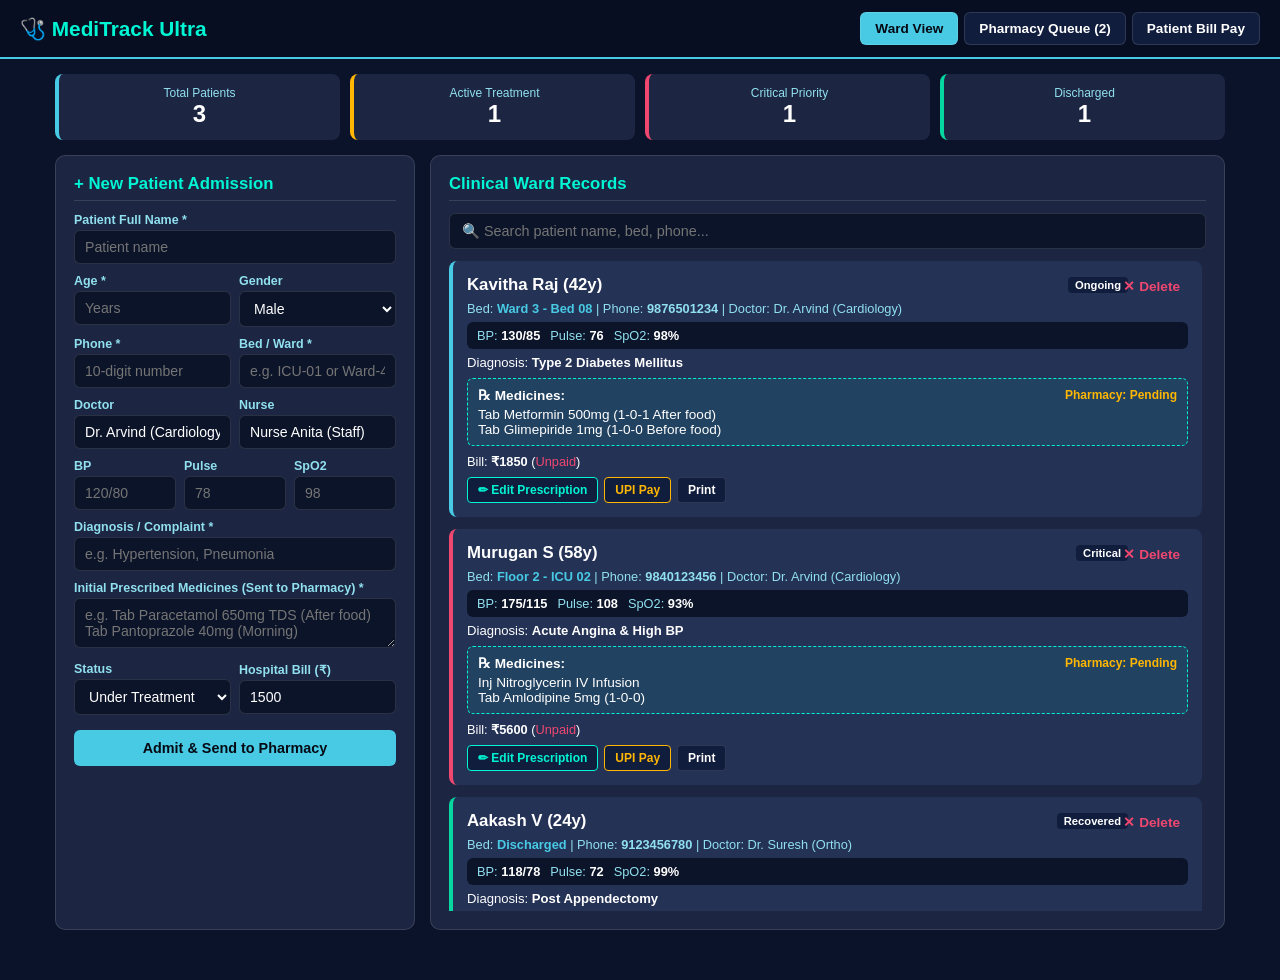
==== commit 377a89e2: "Create index.html" ====
--- a/index.html
+++ b/index.html
@@ -3,1241 +3,644 @@
 <head>
   <meta charset="UTF-8">
   <meta name="viewport" content="width=device-width, initial-scale=1.0">
-  <!-- Force No-Cache (உடனடி அப்டேட் ஆக) -->
-  <meta http-equiv="Cache-Control" content="no-cache, no-store, must-revalidate">
-  <meta http-equiv="Pragma" content="no-cache">
-  <meta http-equiv="Expires" content="0">
-
-  <title>MediTrack Pro - Clinical Hospital Management</title>
-  <link rel="stylesheet" href="https://cdnjs.cloudflare.com/ajax/libs/font-awesome/6.4.0/css/all.min.css">
-  <link rel="preconnect" href="https://fonts.googleapis.com">
-  <link rel="preconnect" href="https://fonts.gstatic.com" crossorigin>
-  <link href="https://fonts.googleapis.com/css2?family=Plus+Jakarta+Sans:wght@300;400;500;600;700;800&family=JetBrains+Mono:wght@400;600&display=swap" rel="stylesheet">
-
+  <title>MediTrack Ultra - Hospital & Clinical System</title>
   <style>
     :root {
-      --bg-deep: #030d0c;
-      --bg-surface: radial-gradient(circle at 10% 15%, #0a2523 0%, #051413 60%, #010807 100%);
-      --glass-bg: rgba(10, 32, 30, 0.75);
-      --glass-card: rgba(14, 42, 39, 0.65);
-      --glass-input: rgba(4, 16, 15, 0.9);
-      --glass-border: rgba(45, 212, 191, 0.18);
-      --glass-border-focus: rgba(45, 212, 191, 0.7);
-
-      --primary: #2dd4bf;
-      --primary-glow: rgba(45, 212, 191, 0.5);
-      --mint-accent: #34d399;
-      --pharmacy-accent: #38bdf8;
-      --patient-accent: #f59e0b;
-      --nurse-accent: #f472b6;
-
-      --danger: #fb7185;
-      --warning: #fbbf24;
-      --success: #10b981;
-
-      --text-main: #f0fdfa;
-      --text-dim: #ccfbf1;
-      --text-muted: #99f6e4;
-      --font-family: 'Plus Jakarta Sans', system-ui, -apple-system, sans-serif;
-      --font-mono: 'JetBrains Mono', monospace;
-    }
-
-    * { box-sizing: border-box; margin: 0; padding: 0; font-family: var(--font-family); }
-    body { background: var(--bg-surface); background-attachment: fixed; color: var(--text-main); min-height: 100vh; line-height: 1.6; }
-
-    ::-webkit-scrollbar { width: 7px; height: 7px; }
-    ::-webkit-scrollbar-track { background: var(--bg-deep); }
-    ::-webkit-scrollbar-thumb { background: rgba(45, 212, 191, 0.3); border-radius: 10px; }
-
-    @keyframes heartPulse {
-      0%, 100% { transform: scale(1); filter: drop-shadow(0 0 2px var(--primary)); }
-      50% { transform: scale(1.2); filter: drop-shadow(0 0 12px var(--primary)); }
-    }
+      --bg: #0b132b;
+      --card-bg: #1c2541;
+      --card-alt: #243256;
+      --primary: #48cae4;
+      --accent: #00f5d4;
+      --warning: #ffb703;
+      --danger: #ef476f;
+      --success: #06d6a0;
+      --text: #ffffff;
+      --text-muted: #90e0ef;
+      --border: rgba(255, 255, 255, 0.12);
+    }
+
+    * { box-sizing: border-box; margin: 0; padding: 0; font-family: -apple-system, BlinkMacSystemFont, "Segoe UI", Roboto, sans-serif; }
+    body { background: var(--bg); color: var(--text); padding-bottom: 50px; }
 
     header {
-      display: flex; justify-content: space-between; align-items: center; flex-wrap: wrap; gap: 12px;
-      padding: 12px 5%; background: rgba(3, 13, 12, 0.94); backdrop-filter: blur(20px);
-      border-bottom: 1px solid var(--glass-border); position: sticky; top: 0; z-index: 100;
-    }
-
-    .logo { font-size: 1.45rem; font-weight: 800; color: #fff; display: flex; align-items: center; gap: 10px; }
-    .logo i { color: var(--primary); animation: heartPulse 2.2s infinite ease-in-out; }
-    .logo span { background: linear-gradient(135deg, var(--primary), #a7f3d0); -webkit-background-clip: text; -webkit-text-fill-color: transparent; }
-
-    .view-mode-tabs {
-      display: flex; flex-wrap: wrap; gap: 6px; background: rgba(0, 0, 0, 0.5); padding: 5px; border-radius: 12px;
-    }
-    .view-btn {
-      padding: 7px 14px; border: none; background: none; color: var(--text-muted);
-      border-radius: 8px; font-size: 0.82rem; font-weight: 700; cursor: pointer; display: flex; align-items: center; gap: 6px;
-      transition: all 0.2s;
-    }
-    .view-btn.active { background: var(--primary); color: #030d0c; }
-    .view-btn.pharmacy-tab.active { background: var(--pharmacy-accent); color: #030d0c; }
-    .view-btn.patient-tab { border: 1px solid var(--patient-accent); color: var(--patient-accent); }
-    .view-btn.patient-tab.active { background: var(--patient-accent); color: #030d0c; }
-
-    .duty-switcher { display: flex; align-items: center; flex-wrap: wrap; gap: 8px; }
-    .selector-group { display: flex; align-items: center; gap: 5px; font-size: 0.82rem; color: var(--text-muted); }
-    .selector-group select {
-      padding: 6px 10px; background: var(--glass-input); border: 1px solid var(--glass-border);
-      color: #fff; border-radius: 8px; font-size: 0.82rem; outline: none;
-    }
-
-    .btn-action-hdr {
-      padding: 6px 12px; background: rgba(45, 212, 191, 0.15); border: 1px solid var(--primary);
-      color: var(--primary); border-radius: 8px; font-weight: 700; font-size: 0.8rem; cursor: pointer;
-      display: flex; align-items: center; gap: 5px; transition: all 0.2s ease;
-    }
-    .btn-action-hdr:hover { background: var(--primary); color: #030d0c; }
-
-    .alert-bar {
-      display: flex; justify-content: space-between; align-items: center; flex-wrap: wrap; gap: 10px;
-      padding: 9px 5%; background: rgba(13, 148, 136, 0.2); border-bottom: 1px solid var(--primary); font-size: 0.86rem;
-    }
-    .alert-bar.danger { background: rgba(251, 113, 133, 0.25); border-bottom-color: var(--danger); }
-    .alert-content { display: flex; align-items: center; gap: 10px; }
-
-    .container { max-width: 1300px; margin: 0 auto; padding: 20px; }
-
-    .stats-container {
-      display: grid; grid-template-columns: repeat(auto-fit, minmax(180px, 1fr)); gap: 14px; margin-bottom: 20px;
-    }
-    .stat-card {
-      background: var(--glass-card); backdrop-filter: blur(16px); border: 1px solid var(--glass-border);
-      border-left: 5px solid var(--primary); padding: 16px; border-radius: 12px; display: flex; align-items: center; gap: 14px;
-    }
-    .stat-card.yellow { border-left-color: var(--warning); }
-    .stat-card.red { border-left-color: var(--danger); }
-    .stat-card.green { border-left-color: var(--success); }
-    .stat-card.blue { border-left-color: var(--pharmacy-accent); }
-    .stat-icon { font-size: 1.8rem; color: var(--primary); }
-    .stat-card.yellow .stat-icon { color: var(--warning); }
-    .stat-card.red .stat-icon { color: var(--danger); }
-    .stat-card.green .stat-icon { color: var(--success); }
-    .stat-card.blue .stat-icon { color: var(--pharmacy-accent); }
-    .stat-card h3 { font-size: 1.6rem; font-weight: 800; font-family: var(--font-mono); }
-
-    .grid-layout { display: grid; grid-template-columns: 420px 1fr; gap: 24px; }
-    @media (max-width: 980px) { .grid-layout { grid-template-columns: 1fr; } }
-
-    .card {
-      background: var(--glass-card); backdrop-filter: blur(16px); border: 1px solid var(--glass-border);
-      border-radius: 16px; padding: 22px; box-shadow: 0 10px 30px rgba(0, 0, 0, 0.4);
-    }
-    .card h2 { font-size: 1.2rem; font-weight: 700; color: var(--primary); margin-bottom: 16px; display: flex; align-items: center; gap: 10px; }
-
-    .form-group { margin-bottom: 12px; text-align: left; }
-    .form-row { display: flex; gap: 10px; }
-    .form-row .form-group { flex: 1; }
-
-    label { display: block; font-size: 0.8rem; font-weight: 600; color: var(--text-muted); margin-bottom: 4px; }
-    input, select, textarea {
-      width: 100%; padding: 9px 12px; background: var(--glass-input); border: 1px solid var(--glass-border);
-      color: #fff; border-radius: 10px; font-size: 0.9rem; outline: none;
-    }
-    input:focus, select:focus, textarea:focus { border-color: var(--glass-border-focus); }
-    textarea { min-height: 75px; resize: vertical; }
-
-    .btn-submit {
-      width: 100%; padding: 12px; background: linear-gradient(135deg, #0d9488, #2dd4bf);
-      color: #021a17; border: none; border-radius: 10px; font-weight: 800; font-size: 0.95rem; cursor: pointer;
-      display: flex; justify-content: center; align-items: center; gap: 8px; margin-top: 8px;
-    }
-
-    .roster-header { display: flex; justify-content: space-between; align-items: center; flex-wrap: wrap; gap: 10px; margin-bottom: 14px; }
-    .filters-bar { display: flex; flex-wrap: wrap; gap: 6px; }
-    .filter-pill {
-      padding: 4px 10px; background: rgba(255,255,255,0.06); border: 1px solid var(--glass-border);
-      color: var(--text-muted); border-radius: 20px; font-size: 0.76rem; cursor: pointer;
-    }
-    .filter-pill.active { background: var(--primary); color: #030d0c; font-weight: 700; }
-
-    .patient-grid { display: flex; flex-direction: column; gap: 14px; max-height: 640px; overflow-y: auto; padding-right: 5px; }
-    .patient-card {
-      background: rgba(8, 25, 24, 0.85); border: 1px solid var(--glass-border); border-left: 5px solid var(--primary);
-      padding: 16px; border-radius: 14px; position: relative;
-    }
-    .patient-card.status-critical { border-left-color: var(--danger); }
-    .patient-card.status-recovered { border-left-color: var(--success); }
-    .patient-card.status-ongoing { border-left-color: var(--warning); }
-
-    .badge { font-size: 0.72rem; padding: 4px 10px; border-radius: 20px; font-weight: 700; font-family: var(--font-mono); }
-    .badge.ongoing { background: rgba(251, 191, 36, 0.15); color: var(--warning); border: 1px solid var(--warning); }
-    .badge.critical { background: rgba(251, 113, 133, 0.15); color: var(--danger); border: 1px solid var(--danger); }
-    .badge.recovered { background: rgba(16, 185, 129, 0.15); color: var(--success); border: 1px solid var(--success); }
-
-    .badge-pharma { font-size: 0.72rem; padding: 3px 8px; border-radius: 6px; font-weight: 700; font-family: var(--font-mono); display: inline-flex; align-items: center; gap: 4px; }
-    .badge-pharma.pending { background: rgba(251, 191, 36, 0.2); color: var(--warning); border: 1px solid var(--warning); }
-    .badge-pharma.ready { background: rgba(16, 185, 129, 0.2); color: var(--success); border: 1px solid var(--success); }
-
-    .badge-bill { font-size: 0.72rem; padding: 3px 8px; border-radius: 6px; font-weight: 700; font-family: var(--font-mono); display: inline-flex; align-items: center; gap: 4px; }
-    .badge-bill.unpaid { background: rgba(244, 63, 94, 0.2); color: var(--danger); border: 1px solid var(--danger); }
-    .badge-bill.paid { background: rgba(16, 185, 129, 0.2); color: var(--success); border: 1px solid var(--success); }
-
-    .vitals-bar {
-      display: flex; flex-wrap: wrap; align-items: center; gap: 8px; background: rgba(4, 16, 15, 0.85);
-      border: 1px solid var(--glass-border); padding: 7px 12px; border-radius: 8px; margin-bottom: 10px;
-      font-size: 0.82rem; font-family: var(--font-mono);
-    }
-
-    .pharma-rx-box {
-      background: rgba(56, 189, 248, 0.08); border: 1px dashed var(--pharmacy-accent);
-      padding: 10px 14px; border-radius: 8px; margin: 10px 0; font-size: 0.9rem;
-    }
-
-    .action-btn-row { display: flex; flex-wrap: wrap; gap: 6px; margin-bottom: 8px; }
-    .btn-act {
-      background: rgba(255, 255, 255, 0.08); border: 1px solid var(--glass-border); color: #fff;
-      padding: 5px 10px; border-radius: 6px; cursor: pointer; font-size: 0.8rem; display: flex; align-items: center; gap: 5px;
-    }
-    .btn-act:hover { filter: brightness(1.2); }
-    .btn-act.rx { background: rgba(45, 212, 191, 0.15); border-color: var(--primary); color: var(--primary); }
-    .btn-act.pay { background: rgba(245, 158, 11, 0.2); border-color: var(--patient-accent); color: var(--patient-accent); font-weight: bold; }
-    .btn-act.pharma-dispense { background: rgba(16, 185, 129, 0.25); border-color: var(--success); color: var(--success); font-weight: bold; }
-
-    .btn-del { position: absolute; top: 15px; right: 15px; background: none; border: none; color: var(--danger); font-size: 1.1rem; cursor: pointer; }
-
-    .modal-overlay {
+      background: #080e21; border-bottom: 2px solid var(--primary);
+      padding: 12px 20px; display: flex; flex-wrap: wrap; justify-content: space-between; align-items: center; gap: 10px;
+      position: sticky; top: 0; z-index: 100;
+    }
+
+    .brand { font-size: 1.3rem; font-weight: 800; color: var(--accent); display: flex; align-items: center; gap: 6px; }
+
+    .nav-tabs { display: flex; flex-wrap: wrap; gap: 6px; }
+    .nav-btn {
+      background: #111d3d; border: 1px solid var(--border); color: #fff;
+      padding: 8px 14px; border-radius: 6px; cursor: pointer; font-weight: 600; font-size: 0.85rem;
+    }
+    .nav-btn.active { background: var(--primary); color: #050a14; }
+    .nav-btn.pharma-tab.active { background: var(--warning); color: #050a14; }
+    .nav-btn.patient-tab.active { background: var(--accent); color: #050a14; }
+
+    .top-stats {
+      display: grid; grid-template-columns: repeat(auto-fit, minmax(140px, 1fr)); gap: 10px;
+      max-width: 1200px; margin: 15px auto; padding: 0 15px;
+    }
+    .stat-box {
+      background: var(--card-bg); border-radius: 8px; padding: 12px;
+      border-left: 4px solid var(--primary); text-align: center;
+    }
+    .stat-box.warn { border-left-color: var(--warning); }
+    .stat-box.crit { border-left-color: var(--danger); }
+    .stat-box.succ { border-left-color: var(--success); }
+    .stat-box span { font-size: 0.75rem; color: var(--text-muted); display: block; }
+    .stat-box strong { font-size: 1.5rem; font-weight: 800; }
+
+    .main-wrap { max-width: 1200px; margin: 0 auto; padding: 0 15px; }
+
+    .grid-duo { display: grid; grid-template-columns: 360px 1fr; gap: 15px; }
+    @media (max-width: 850px) { .grid-duo { grid-template-columns: 1fr; } }
+
+    .panel {
+      background: var(--card-bg); border: 1px solid var(--border);
+      border-radius: 10px; padding: 18px;
+    }
+    .panel h3 { font-size: 1.05rem; color: var(--accent); margin-bottom: 12px; border-bottom: 1px solid var(--border); padding-bottom: 6px; }
+
+    .field { margin-bottom: 10px; text-align: left; }
+    .field label { display: block; font-size: 0.78rem; color: var(--text-muted); margin-bottom: 3px; font-weight: 600; }
+    .field input, .field select, .field textarea {
+      width: 100%; padding: 8px 10px; background: #0c1429; border: 1px solid var(--border);
+      color: #fff; border-radius: 6px; font-size: 0.88rem; outline: none;
+    }
+    .field input:focus, .field select:focus, .field textarea:focus { border-color: var(--primary); }
+    .row2 { display: flex; gap: 8px; }
+    .row2 .field { flex: 1; }
+
+    .btn-main {
+      width: 100%; padding: 10px; background: var(--primary); color: #050a14;
+      border: none; border-radius: 6px; font-weight: 700; cursor: pointer; margin-top: 5px; font-size: 0.9rem;
+    }
+    .btn-main:hover { filter: brightness(1.15); }
+
+    .search-box {
+      width: 100%; padding: 9px 12px; background: #0c1429; border: 1px solid var(--border);
+      color: #fff; border-radius: 6px; font-size: 0.9rem; margin-bottom: 12px;
+    }
+
+    .cards-list { display: flex; flex-direction: column; gap: 12px; max-height: 650px; overflow-y: auto; padding-right: 4px; }
+    .pat-card {
+      background: var(--card-alt); border-radius: 8px; padding: 14px;
+      border-left: 4px solid var(--primary); position: relative;
+    }
+    .pat-card.Critical { border-left-color: var(--danger); }
+    .pat-card.Recovered { border-left-color: var(--success); }
+
+    .pat-head { display: flex; justify-content: space-between; align-items: center; margin-bottom: 6px; }
+    .pat-head h4 { font-size: 1.05rem; }
+    .badge-status { font-size: 0.7rem; padding: 2px 7px; border-radius: 4px; font-weight: 700; background: #111d3d; }
+
+    .vitals-row {
+      display: flex; gap: 10px; flex-wrap: wrap; background: #0c1429;
+      padding: 6px 10px; border-radius: 6px; font-size: 0.8rem; margin: 6px 0;
+    }
+    .vitals-row span { color: var(--text-muted); }
+    .vitals-row strong { color: #fff; }
+
+    .rx-box {
+      background: rgba(0, 245, 212, 0.08); border: 1px dashed var(--accent);
+      border-radius: 6px; padding: 8px 10px; margin: 8px 0; font-size: 0.85rem;
+    }
+    .rx-box pre { white-space: pre-line; font-family: inherit; margin-top: 4px; color: #fff; font-size: 0.85rem; }
+
+    .btn-row { display: flex; flex-wrap: wrap; gap: 6px; margin-top: 8px; }
+    .btn-sub {
+      background: #111d3d; border: 1px solid var(--border); color: #fff;
+      padding: 5px 10px; border-radius: 4px; font-size: 0.75rem; cursor: pointer; font-weight: 600;
+    }
+    .btn-sub:hover { filter: brightness(1.2); }
+    .btn-sub.rx { border-color: var(--accent); color: var(--accent); }
+    .btn-sub.pay { border-color: var(--warning); color: var(--warning); }
+    .btn-sub.del { position: absolute; top: 12px; right: 12px; background: none; border: none; color: var(--danger); font-size: 0.85rem; }
+
+    /* Inline Prescription Builder inside card */
+    .inline-rx-form {
+      display: none; background: #0c1429; border: 1px solid var(--primary);
+      border-radius: 6px; padding: 10px; margin: 8px 0;
+    }
+
+    /* Modal for QR Pay */
+    .qr-modal {
       display: none; position: fixed; top: 0; left: 0; width: 100%; height: 100%;
-      background: rgba(3, 13, 12, 0.88); backdrop-filter: blur(8px); z-index: 200;
-      justify-content: center; align-items: center; padding: 20px;
-    }
-    .modal-card {
-      background: var(--glass-card); border: 1px solid var(--glass-border); padding: 24px;
-      border-radius: 16px; width: 100%; max-width: 440px; box-shadow: 0 20px 40px rgba(0,0,0,0.6);
-    }
-    .modal-header { display: flex; justify-content: space-between; align-items: center; margin-bottom: 16px; border-bottom: 1px solid var(--glass-border); padding-bottom: 8px; }
-    .btn-close { background: none; border: none; color: var(--danger); font-size: 1.3rem; cursor: pointer; }
-
-    .qr-container {
-      background: #fff; padding: 16px; border-radius: 12px; display: inline-block; margin: 15px 0;
-    }
-
-    footer { text-align: center; padding: 25px; border-top: 1px solid var(--glass-border); color: var(--text-muted); font-size: 0.85rem; margin-top: 35px; }
+      background: rgba(0,0,0,0.8); z-index: 200; justify-content: center; align-items: center; padding: 15px;
+    }
+    .qr-box {
+      background: var(--card-bg); border: 1px solid var(--border);
+      border-radius: 10px; padding: 20px; max-width: 380px; width: 100%; text-align: center;
+    }
   </style>
 </head>
 <body>
 
-  <!-- Header -->
   <header>
-    <div class="logo">
-      <i class="fa-solid fa-heart-pulse"></i>
-      <div>Medi<span>Track</span> Pro</div>
-    </div>
-
-    <!-- Mode Tabs -->
-    <div class="view-mode-tabs">
-      <button type="button" class="view-btn active" id="tabWardView" onclick="switchDepartmentView('ward')">
-        <i class="fa-solid fa-hospital"></i> Ward / Clinical
-      </button>
-      <button type="button" class="view-btn pharmacy-tab" id="tabPharmaView" onclick="switchDepartmentView('pharmacy')">
-        <i class="fa-solid fa-prescription-bottle-medical"></i> Pharmacy (<span id="pharmaPendingCount">0</span>)
-      </button>
-      <button type="button" class="view-btn patient-tab" id="tabPatientView" onclick="switchDepartmentView('patient')">
-        <i class="fa-solid fa-user-injured"></i> Patient Bill & Rx Portal
-      </button>
-    </div>
-
-    <div class="duty-switcher" id="dutyControlsGroup">
-      <div class="selector-group">
-        <label><i class="fa-solid fa-user-doctor"></i> Doctor:</label>
-        <select id="activeDoctor" onchange="handleDutyChange()"></select>
-      </div>
-
-      <div class="selector-group">
-        <label><i class="fa-solid fa-user-nurse"></i> Nurse:</label>
-        <select id="activeNurse" onchange="handleDutyChange()"></select>
-      </div>
-
-      <button type="button" class="btn-action-hdr" onclick="openStaffModal()">
-        <i class="fa-solid fa-user-plus"></i> + Staff
-      </button>
-
-      <button type="button" class="btn-action-hdr" onclick="exportDataToCSV()">
-        <i class="fa-solid fa-file-excel"></i> CSV
-      </button>
+    <div class="brand">🩺 MediTrack Ultra</div>
+    <div class="nav-tabs">
+      <button type="button" class="nav-btn active" id="tWard" onclick="setScreen('ward')">Ward View</button>
+      <button type="button" class="nav-btn pharma-tab" id="tPharma" onclick="setScreen('pharma')">Pharmacy Queue (<span id="cPharmaQueue">0</span>)</button>
+      <button type="button" class="nav-btn patient-tab" id="tPatient" onclick="setScreen('patient')">Patient Bill Pay</button>
     </div>
   </header>
 
-  <!-- Alert Bar -->
-  <div class="alert-bar" id="alertBar">
-    <div class="alert-content">
-      <i class="fa-solid fa-bell alert-bell"></i>
-      <span id="alertMessage">Hospital System Online - Real-Time Sync</span>
-    </div>
-    <button class="btn-action-hdr" onclick="checkClinicalAlerts()" style="padding: 4px 10px; font-size: 0.78rem;">
-      <i class="fa-solid fa-arrows-rotate"></i> Sync Alerts
-    </button>
+  <!-- Metrics Counters -->
+  <div class="top-stats">
+    <div class="stat-box"><span>Total Patients</span><strong id="mTotal">0</strong></div>
+    <div class="stat-box warn"><span>Active Treatment</span><strong id="mActive">0</strong></div>
+    <div class="stat-box crit"><span>Critical Priority</span><strong id="mCrit">0</strong></div>
+    <div class="stat-box succ"><span>Discharged</span><strong id="mDisc">0</strong></div>
   </div>
 
-  <main class="container">
-    <!-- Live Stats Counters -->
-    <div class="stats-container">
-      <div class="stat-card">
-        <i class="fa-solid fa-hospital-user stat-icon"></i>
-        <div><h3 id="cTotal">0</h3><p style="color:var(--text-muted); font-size:0.8rem;">Total Inpatients</p></div>
-      </div>
-      <div class="stat-card yellow">
-        <i class="fa-solid fa-bed-pulse stat-icon"></i>
-        <div><h3 id="cActive">0</h3><p style="color:var(--text-muted); font-size:0.8rem;">Under Treatment</p></div>
-      </div>
-      <div class="stat-card blue">
-        <i class="fa-solid fa-pills stat-icon"></i>
-        <div><h3 id="cPharmaPending">0</h3><p style="color:var(--text-muted); font-size:0.8rem;">Pharmacy Pending</p></div>
-      </div>
-      <div class="stat-card red">
-        <i class="fa-solid fa-indian-rupee-sign stat-icon"></i>
-        <div><h3 id="cBillsUnpaid">0</h3><p style="color:var(--text-muted); font-size:0.8rem;">Pending Bills</p></div>
-      </div>
-      <div class="stat-card green">
-        <i class="fa-solid fa-house-chimney-medical stat-icon"></i>
-        <div><h3 id="cDischarged">0</h3><p style="color:var(--text-muted); font-size:0.8rem;">Discharged</p></div>
-      </div>
-    </div>
-
-    <!-- WARD & CLINICAL SECTION -->
-    <div id="wardSection" class="grid-layout">
+  <div class="main-wrap">
+    <!-- 1. WARD VIEW -->
+    <div id="viewWard" class="grid-duo">
       <!-- Admission Form -->
-      <div class="card">
-        <h2><i class="fa-solid fa-file-waveform"></i> Patient Admission & Billing Entry</h2>
-        <form onsubmit="createPatient(event)">
-          <div class="form-group">
+      <div class="panel">
+        <h3>+ New Patient Admission</h3>
+        <form onsubmit="admitPatient(event)">
+          <div class="field">
             <label>Patient Full Name *</label>
-            <input type="text" id="name" required placeholder="e.g. Ramesh Kumar">
-          </div>
-
-          <div class="form-row">
-            <div class="form-group">
+            <input type="text" id="pName" required placeholder="Patient name">
+          </div>
+          <div class="row2">
+            <div class="field">
               <label>Age *</label>
-              <input type="number" id="age" required placeholder="Years">
-            </div>
-            <div class="form-group">
+              <input type="number" id="pAge" required placeholder="Years">
+            </div>
+            <div class="field">
               <label>Gender</label>
-              <select id="gender">
+              <select id="pGen">
                 <option value="Male">Male</option>
                 <option value="Female">Female</option>
                 <option value="Other">Other</option>
               </select>
             </div>
           </div>
-
-          <div class="form-row">
-            <div class="form-group">
-              <label>Blood Group</label>
-              <select id="blood">
-                <option value="O+">O+</option>
-                <option value="O-">O-</option>
-                <option value="A+">A+</option>
-                <option value="A-">A-</option>
-                <option value="B+">B+</option>
-                <option value="B-">B-</option>
-                <option value="AB+">AB+</option>
-                <option value="AB-">AB-</option>
+          <div class="row2">
+            <div class="field">
+              <label>Phone *</label>
+              <input type="tel" id="pPhone" required placeholder="10-digit number">
+            </div>
+            <div class="field">
+              <label>Bed / Ward *</label>
+              <input type="text" id="pBed" required placeholder="e.g. ICU-01 or Ward-4">
+            </div>
+          </div>
+          <div class="row2">
+            <div class="field">
+              <label>Doctor</label>
+              <input type="text" id="pDoc" value="Dr. Arvind (Cardiology)">
+            </div>
+            <div class="field">
+              <label>Nurse</label>
+              <input type="text" id="pNur" value="Nurse Anita (Staff)">
+            </div>
+          </div>
+          <div class="row2">
+            <div class="field">
+              <label>BP</label>
+              <input type="text" id="vBp" placeholder="120/80">
+            </div>
+            <div class="field">
+              <label>Pulse</label>
+              <input type="number" id="vPulse" placeholder="78">
+            </div>
+            <div class="field">
+              <label>SpO2</label>
+              <input type="number" id="vSpo2" placeholder="98">
+            </div>
+          </div>
+          <div class="field">
+            <label>Diagnosis / Complaint *</label>
+            <input type="text" id="pDiag" required placeholder="e.g. Hypertension, Pneumonia">
+          </div>
+          <div class="field">
+            <label>Initial Prescribed Medicines (Sent to Pharmacy) *</label>
+            <textarea id="pRx" required placeholder="e.g. Tab Paracetamol 650mg TDS (After food)&#10;Tab Pantoprazole 40mg (Morning)"></textarea>
+          </div>
+          <div class="row2">
+            <div class="field">
+              <label>Status</label>
+              <select id="pStat">
+                <option value="Ongoing">Under Treatment</option>
+                <option value="Critical">Critical</option>
+                <option value="Recovered">Recovered</option>
               </select>
             </div>
-            <div class="form-group">
-              <label>WhatsApp / Mobile Number *</label>
-              <input type="tel" id="phone" required placeholder="10-digit Mobile Number">
-            </div>
-          </div>
-
-          <div class="form-row">
-            <div class="form-group">
-              <label>Floor / Ward / Bed *</label>
-              <input type="text" id="bed" required placeholder="e.g. Floor 2 - ICU 03">
-            </div>
-            <div class="form-group">
-              <label>Assigned Care Nurse *</label>
-              <select id="pAssignedNurse"></select>
-            </div>
-          </div>
-
-          <div class="form-row">
-            <div class="form-group">
-              <label style="color:var(--patient-accent);"><i class="fa-solid fa-file-invoice-dollar"></i> Bill Amount (₹) *</label>
-              <input type="number" id="pBillAmount" required placeholder="e.g. 1850">
-            </div>
-            <div class="form-group">
-              <label>Billing Status</label>
-              <select id="pBillStatus">
-                <option value="Unpaid">Unpaid (Pending)</option>
-                <option value="Paid">Paid Online / Counter</option>
-              </select>
-            </div>
-          </div>
-
-          <div class="form-row">
-            <div class="form-group">
-              <label>BP (mmHg)</label>
-              <input type="text" id="vBp" placeholder="120/80">
-            </div>
-            <div class="form-group">
-              <label>Pulse (bpm)</label>
-              <input type="number" id="vPulse" placeholder="78">
-            </div>
-            <div class="form-group">
-              <label>SpO2 (%)</label>
-              <input type="number" id="vSpo2" placeholder="98">
-            </div>
-          </div>
-
-          <div class="form-group">
-            <label>Diagnosis / Clinical Complaint *</label>
-            <input type="text" id="diagnosis" required placeholder="e.g. Acute Coronary Syndrome, Diabetes">
-          </div>
-
-          <div class="form-group">
-            <label style="color:var(--pharmacy-accent); font-weight:bold;">
-              <i class="fa-solid fa-mortar-pestle"></i> Prescribed Medicines *
-            </label>
-            <textarea id="treatment" required placeholder="e.g. Tab Paracetamol 650mg TDS (After food)&#10;Tab Metformin 500mg BD"></textarea>
-          </div>
-
-          <div class="form-group">
-            <label>Condition Status</label>
-            <select id="status">
-              <option value="Ongoing">Under Treatment (Ongoing)</option>
-              <option value="Critical">Critical Priority</option>
-              <option value="Recovered">Recovered / Normal</option>
-            </select>
-          </div>
-
-          <div class="form-group">
-            <label>Next Doctor Round Date</label>
-            <input type="date" id="date">
-          </div>
-
-          <button type="submit" class="btn-submit">
-            <i class="fa-solid fa-paper-plane"></i> Admit Patient, Create Bill & Send Rx
-          </button>
+            <div class="field">
+              <label>Hospital Bill (₹)</label>
+              <input type="number" id="pBill" value="1500">
+            </div>
+          </div>
+          <button type="submit" class="btn-main">Admit & Send to Pharmacy</button>
         </form>
       </div>
 
-      <!-- Inpatient Records List & Instant Search -->
-      <div class="card">
-        <div class="roster-header">
-          <h2><i class="fa-solid fa-clipboard-list"></i> Inpatient Clinical Records</h2>
-          <div class="filters-bar">
-            <button type="button" class="filter-pill active" id="fAll" onclick="setRosterFilter('all')">All</button>
-            <button type="button" class="filter-pill" id="fMine" onclick="setRosterFilter('mine')">My Nurse Ward</button>
-            <button type="button" class="filter-pill" id="fIcu" onclick="setRosterFilter('icu')">ICU Only</button>
-            <button type="button" class="filter-pill" id="fUnpaid" onclick="setRosterFilter('unpaid')">Unpaid Bills</button>
-          </div>
-        </div>
-
-        <div class="form-group">
-          <input type="text" id="search" placeholder="🔍 Type patient name, bed, diagnosis, doctor..." oninput="handleSearchInput(this.value)">
-        </div>
-
-        <div id="patientList" class="patient-grid"></div>
+      <!-- Inpatient Records -->
+      <div class="panel">
+        <h3>Clinical Ward Records</h3>
+        <input type="text" class="search-box" id="inpSearch" placeholder="🔍 Search patient name, bed, phone..." oninput="doSearch()">
+        <div id="wardCards" class="cards-list"></div>
       </div>
     </div>
 
-    <!-- PHARMACY QUEUE -->
-    <div id="pharmacySection" style="display: none;">
-      <div class="card" style="border-left: 5px solid var(--pharmacy-accent);">
-        <div class="roster-header">
-          <div>
-            <h2 style="color:var(--pharmacy-accent);">
-              <i class="fa-solid fa-prescription-bottle-medical"></i> Ground Floor Pharmacy Dispense Queue
-            </h2>
-            <p style="font-size:0.85rem; color:var(--text-muted);">
-              Prescription Orders sent live from Floors.
-            </p>
-          </div>
-          <div class="filters-bar">
-            <button type="button" class="filter-pill active" id="pharmaFilterPending" onclick="setPharmaQueueFilter('pending')">Pending</button>
-            <button type="button" class="filter-pill" id="pharmaFilterDispensed" onclick="setPharmaQueueFilter('dispensed')">Dispensed</button>
-            <button type="button" class="filter-pill" id="pharmaFilterAll" onclick="setPharmaQueueFilter('all')">All</button>
-          </div>
-        </div>
-
-        <div class="form-group">
-          <input type="text" id="pharmaSearch" placeholder="🔍 Search patient name or phone..." oninput="renderPharmacyQueue()">
-        </div>
-
-        <div id="pharmacyQueueList" class="patient-grid"></div>
+    <!-- 2. PHARMACY VIEW -->
+    <div id="viewPharma" style="display: none;">
+      <div class="panel">
+        <h3 style="color: var(--warning);">Ground Floor Pharmacy Dispense Queue</h3>
+        <input type="text" class="search-box" id="pharmaSearch" placeholder="🔍 Pharmacist: Search patient or bed to dispense..." oninput="renderPharmaQueue()">
+        <div id="pharmaCards" class="cards-list"></div>
       </div>
     </div>
 
-    <!-- PATIENT ONLINE PORTAL -->
-    <div id="patientPortalSection" style="display: none;">
-      <div class="card" style="border-left: 5px solid var(--patient-accent); max-width: 850px; margin: 0 auto;">
-        <div style="text-align: center; margin-bottom: 20px;">
-          <h2 style="color:var(--patient-accent); justify-content: center;">
-            <i class="fa-solid fa-hospital-user"></i> Patient Online Hospital Bill & Rx Portal
-          </h2>
-          <p style="font-size:0.9rem; color:var(--text-muted);">
-            Check your inpatient treatment summary, prescriptions, and pay your bill online via UPI / GPay.
-          </p>
+    <!-- 3. PATIENT PORTAL VIEW -->
+    <div id="viewPatient" style="display: none;">
+      <div class="panel" style="max-width: 700px; margin: 0 auto;">
+        <h3 style="color: var(--accent); text-align: center;">Patient Online Bill & Prescription Portal</h3>
+        <div class="row2" style="margin-bottom: 15px;">
+          <input type="text" id="patLookup" class="search-box" style="margin-bottom:0;" placeholder="Enter Patient Phone or Name">
+          <button type="button" class="btn-main" style="width: 140px; margin-top:0;" onclick="findPatientBill()">View Bill</button>
         </div>
-
-        <div style="background: rgba(4,16,15,0.9); padding: 18px; border-radius: 12px; border: 1px solid var(--glass-border); margin-bottom: 20px;">
-          <label style="font-size:0.9rem; color:#fff; font-weight:bold;">Enter Mobile Number or Patient Name:</label>
-          <div style="display:flex; gap:10px; margin-top:8px;">
-            <input type="text" id="patientLookupInput" placeholder="e.g. 9876501234 or Kavitha" style="font-size:1rem;">
-            <button type="button" class="btn-submit" style="width: auto; padding: 0 25px; margin-top: 0;" onclick="lookupPatientRecord()">
-              View My Bill
-            </button>
-          </div>
-        </div>
-
-        <div id="patientLookupResult"></div>
-      </div>
-    </div>
-  </main>
-
-  <!-- MODAL 1: Prescription Builder Modal -->
-  <div class="modal-overlay" id="rxModal">
-    <div class="modal-card" style="max-width: 580px; text-align: left;">
-      <div class="modal-header">
-        <h3 style="color:var(--primary);"><i class="fa-solid fa-file-prescription"></i> Prescription & Medication Builder</h3>
-        <button type="button" class="btn-close" onclick="closeRxModal()"><i class="fa-solid fa-xmark"></i></button>
-      </div>
-      <div>
-        <p style="color:var(--text-dim); font-size:0.9rem; margin-bottom:12px;">
-          Patient: <strong id="rxModalPatientName" style="color:#fff;"></strong> | Bed: <strong id="rxModalBed" style="color:var(--primary);"></strong>
-        </p>
-
-        <div style="background:rgba(4,16,15,0.8); padding:12px; border-radius:10px; border:1px solid var(--glass-border); margin-bottom:12px;">
-          <div class="form-group">
-            <label>Medicine / Tablet / Injection Name *</label>
-            <input type="text" id="modalMedName" placeholder="e.g. Paracetamol, Pantoprazole, Amoxicillin">
-          </div>
-
-          <div class="form-row">
-            <div class="form-group">
-              <label>Dosage</label>
-              <input type="text" id="modalMedDose" placeholder="e.g. 500mg, 650mg, 10ml">
-            </div>
-            <div class="form-group">
-              <label>Frequency (Timing)</label>
-              <select id="modalMedFreq">
-                <option value="1-0-1 (BD - Morning & Night)">1-0-1 (BD - Morning & Night)</option>
-                <option value="1-1-1 (TDS - Morning, Noon, Night)">1-1-1 (TDS - Morning, Noon, Night)</option>
-                <option value="1-0-0 (OD - Morning Only)">1-0-0 (OD - Morning Only)</option>
-                <option value="0-0-1 (HS - Night Only)">0-0-1 (HS - Night Only)</option>
-                <option value="SOS (As needed for pain/fever)">SOS (As needed for pain/fever)</option>
-                <option value="Continuous IV Infusion">Continuous IV Infusion</option>
-              </select>
-            </div>
-          </div>
-
-          <div class="form-row">
-            <div class="form-group">
-              <label>Food Instruction</label>
-              <select id="modalMedFood">
-                <option value="After Food">After Food</option>
-                <option value="Before Food">Before Food</option>
-                <option value="With Food">With Food</option>
-              </select>
-            </div>
-            <div class="form-group">
-              <label>Duration (Days)</label>
-              <input type="text" id="modalMedDays" placeholder="e.g. 3 Days, 5 Days">
-            </div>
-          </div>
-
-          <button type="button" class="btn-submit" style="background:linear-gradient(135deg,#0284c7,#38bdf8); margin-top:5px; padding:9px;" onclick="addMedicineToModalList()">
-            <i class="fa-solid fa-plus-circle"></i> + Add This Medicine to Sheet
-          </button>
-        </div>
-
-        <label style="font-weight:bold; color:var(--text-muted); font-size:0.85rem;">Prescribed Medicines for this Patient:</label>
-        <div id="modalMedListContainer" style="max-height:160px; overflow-y:auto; margin:8px 0; background:rgba(0,0,0,0.3); border-radius:8px; padding:6px; border:1px solid var(--glass-border);"></div>
-
-        <div class="form-group">
-          <label>Special Instructions / Nursing Notes</label>
-          <input type="text" id="modalSpecialNotes" placeholder="e.g. Monitor sugar levels. Drink water.">
-        </div>
-
-        <button type="button" class="btn-submit" onclick="savePrescriptionModal()">
-          <i class="fa-solid fa-check-double"></i> Save Prescription & Route to Pharmacy
-        </button>
+        <div id="patientResult"></div>
       </div>
     </div>
   </div>
 
-  <!-- MODAL 2: Add Clinical Staff -->
-  <div class="modal-overlay" id="staffModal">
-    <div class="modal-card">
-      <div class="modal-header">
-        <h3 style="color:var(--primary);"><i class="fa-solid fa-user-doctor"></i> Add Doctor / Nurse</h3>
-        <button type="button" class="btn-close" onclick="closeStaffModal()"><i class="fa-solid fa-xmark"></i></button>
-      </div>
-      <form onsubmit="saveNewStaff(event)">
-        <div class="form-group">
-          <label>Staff Role *</label>
-          <select id="newRole" required>
-            <option value="Doctor">Doctor (Consultant)</option>
-            <option value="Nurse">Nurse (Clinical Staff)</option>
-          </select>
-        </div>
-        <div class="form-group">
-          <label>Full Name *</label>
-          <input type="text" id="newName" required placeholder="e.g. Dr. K. Vignesh">
-        </div>
-        <div class="form-group">
-          <label>Specialty / Department *</label>
-          <input type="text" id="newSpecialty" required placeholder="e.g. Cardiology, ICU">
-        </div>
-        <button type="submit" class="btn-submit" style="margin-top: 15px;">Add to Hospital</button>
-      </form>
-    </div>
-  </div>
-
-  <!-- MODAL 3: Dynamic UPI QR Code -->
-  <div class="modal-overlay" id="paymentModal">
-    <div class="modal-card">
-      <div class="modal-header">
-        <h3 style="color:var(--patient-accent);"><i class="fa-solid fa-qrcode"></i> Scan & Pay Hospital Bill</h3>
-        <button type="button" class="btn-close" onclick="closePaymentModal()"><i class="fa-solid fa-xmark"></i></button>
-      </div>
-      <div style="text-align: center;">
-        <p style="font-size:0.9rem; color:var(--text-muted);">City Care Multi-Speciality Hospital</p>
-        <h2 style="color:#fff; font-size:1.8rem; margin:8px 0;" id="modalPayAmount">₹0</h2>
-        <p style="font-size:0.85rem; color:var(--text-dim);" id="modalPatientInfo">Patient Details</p>
-
-        <div class="qr-container">
-          <img id="upiQrImage" src="" alt="Scan via UPI" style="width: 190px; height: 190px; display: block; margin:0 auto;">
-        </div>
-
-        <button type="button" class="btn-submit" style="background: linear-gradient(135deg, #10b981, #059669);" onclick="confirmOnlinePayment()">
-          <i class="fa-solid fa-circle-check"></i> I Have Paid (Confirm)
-        </button>
+  <!-- QR Payment Modal -->
+  <div class="qr-modal" id="qrModal">
+    <div class="qr-box">
+      <h3 style="color: var(--warning); margin-bottom: 6px;">Hospital Bill UPI Payment</h3>
+      <p id="qrPatName" style="font-size:0.85rem; color:var(--text-muted);"></p>
+      <h2 id="qrAmount" style="font-size: 1.8rem; margin: 10px 0; color:#fff;">₹0</h2>
+      <img id="qrImg" src="" alt="UPI QR" style="width: 180px; height: 180px; margin: 8px auto; display: block; background: #fff; padding: 8px; border-radius: 8px;">
+      <p style="font-size: 0.75rem; color: var(--text-muted); margin-bottom: 12px;">Scan with GPay, PhonePe, Paytm or any UPI App</p>
+      <div class="row2">
+        <button type="button" class="btn-main" style="background: var(--success);" onclick="confirmPaymentDone()">I Have Paid</button>
+        <button type="button" class="btn-main" style="background: #334155; color: #fff;" onclick="closePaymentModal()">Close</button>
       </div>
     </div>
   </div>
 
-  <footer>
-    <p>🩺 MediTrack Pro - Clinical Health & Hospital Information System</p>
-  </footer>
-
-  <!-- EMBEDDED JAVASCRIPT ENGINE -->
   <script>
-    const defaultDoctors = [
-      "Dr. Arvind (Cardiology)",
-      "Dr. Priya (General Medicine)",
-      "Dr. Suresh (Orthopedics)",
-      "Dr. Deepa (Pediatrics)",
-      "Dr. Rajesh (Pulmonology)"
-    ];
-
-    const defaultNurses = [
-      "Nurse Anita (ICU Care)",
-      "Nurse Saranya (General Ward)",
-      "Nurse Kavya (Emergency)",
-      "Nurse Malar (Post-Op Care)"
-    ];
-
-    const seedRecords = [
+    // System Data
+    const seedData = [
       {
-        id: "101",
+        id: 101,
         name: "Kavitha Raj",
         age: 42,
         gender: "Female",
-        blood: "B+",
         phone: "9876501234",
         bed: "Ward 3 - Bed 08",
-        assignedDoctor: "Dr. Arvind (Cardiology)",
-        assignedNurse: "Nurse Saranya (General Ward)",
-        diagnosis: "Type 2 Diabetes Mellitus",
-        vitals: { bp: "130/85", pulse: "76", spo2: "98%" },
+        doctor: "Dr. Arvind (Cardiology)",
+        nurse: "Nurse Saranya",
+        bp: "130/85",
+        pulse: "76",
+        spo2: "98%",
+        diag: "Type 2 Diabetes Mellitus",
+        rx: "Tab Metformin 500mg (1-0-1 After food)\nTab Glimepiride 1mg (1-0-0 Before food)",
         status: "Ongoing",
-        nextVisit: "2026-09-25",
-        pharmaStatus: "Pending",
-        billAmount: 1850,
-        billStatus: "Unpaid",
-        history: [{ 
-          date: "2026-09-10", 
-          staff: "Dr. Arvind (Cardiology)", 
-          rx: "• Tab Metformin 500mg | 1-0-1 (BD) | After Food | 30 Days\n• Tab Glimepiride 1mg | 1-0-0 (OD) | Before Food | 30 Days", 
-          notes: "FBS stable. Keep daily diabetic log." 
-        }]
+        bill: 1850,
+        billPaid: false,
+        pharmaDispensed: false
       },
       {
-        id: "102",
+        id: 102,
         name: "Murugan S",
         age: 58,
         gender: "Male",
-        blood: "O+",
         phone: "9840123456",
         bed: "Floor 2 - ICU 02",
-        assignedDoctor: "Dr. Arvind (Cardiology)",
-        assignedNurse: "Nurse Anita (ICU Care)",
-        diagnosis: "Acute Hypertension & Angina",
-        vitals: { bp: "175/115", pulse: "108", spo2: "93%" },
+        doctor: "Dr. Arvind (Cardiology)",
+        nurse: "Nurse Anita",
+        bp: "175/115",
+        pulse: "108",
+        spo2: "93%",
+        diag: "Acute Angina & High BP",
+        rx: "Inj Nitroglycerin IV Infusion\nTab Amlodipine 5mg (1-0-0)",
         status: "Critical",
-        nextVisit: "2026-09-18",
-        pharmaStatus: "Pending",
-        billAmount: 5600,
-        billStatus: "Unpaid",
-        history: [{ 
-          date: "2026-09-12", 
-          staff: "Dr. Arvind (Cardiology)", 
-          rx: "• Inj Nitroglycerin | Continuous IV Infusion\n• Tab Amlodipine 5mg | 1-0-0 (OD) | After Food | 10 Days", 
-          notes: "Nurse Anita to monitor vitals every 30 mins." 
-        }]
+        bill: 5600,
+        billPaid: false,
+        pharmaDispensed: false
       },
       {
-        id: "103",
+        id: 103,
         name: "Aakash V",
         age: 24,
         gender: "Male",
-        blood: "A+",
         phone: "9123456780",
         bed: "Discharged",
-        assignedDoctor: "Dr. Suresh (Orthopedics)",
-        assignedNurse: "Nurse Malar (Post-Op Care)",
-        diagnosis: "Post Appendectomy",
-        vitals: { bp: "118/78", pulse: "72", spo2: "99%" },
+        doctor: "Dr. Suresh (Ortho)",
+        nurse: "Nurse Malar",
+        bp: "118/78",
+        pulse: "72",
+        spo2: "99%",
+        diag: "Post Appendectomy",
+        rx: "Tab Cefixime 200mg (1-0-1)\nTab Paracetamol 650mg (SOS)",
         status: "Recovered",
-        nextVisit: "Discharged",
-        pharmaStatus: "Dispensed",
-        billAmount: 12400,
-        billStatus: "Paid",
-        history: [{ 
-          date: "2026-09-01", 
-          staff: "Dr. Suresh (Orthopedics)", 
-          rx: "• Tab Cefixime 200mg | 1-0-1 (BD) | After Food | 5 Days\n• Tab Paracetamol 650mg | SOS | After Food | 3 Days", 
-          notes: "Cleared for full discharge." 
-        }]
+        bill: 12400,
+        billPaid: true,
+        pharmaDispensed: true
       }
     ];
 
-    let doctorsList = defaultDoctors.slice();
-    let nursesList = defaultNurses.slice();
-    let patients = seedRecords.slice();
-    let activeFilter = "all";
-    let activeDeptView = "ward";
-    let pharmaFilter = "pending";
-    let activePayingPatientId = null;
-    let searchQuery = "";
-    let activeRxPatientId = null;
-    let tempMedicineList = [];
-
-    function initData() {
+    let patientStore = [];
+    let payingPatientId = null;
+
+    function initStore() {
       try {
-        const d = JSON.parse(localStorage.getItem("meditrack_doctors"));
-        if (Array.isArray(d) && d.length) doctorsList = d;
-        const n = JSON.parse(localStorage.getItem("meditrack_nurses"));
-        if (Array.isArray(n) && n.length) nursesList = n;
-        const p = JSON.parse(localStorage.getItem("clinical_patient_records"));
-        if (Array.isArray(p) && p.length) patients = p;
-      } catch(e) {}
-    }
-
-    function populateStaffDropdowns() {
-      const docSelect = document.getElementById("activeDoctor");
-      const nurseSelect = document.getElementById("activeNurse");
-      const formNurseSelect = document.getElementById("pAssignedNurse");
-
-      if (docSelect) {
-        docSelect.innerHTML = doctorsList.map(d => `<option value="${d}" style="background:#041312; color:#fff;">${d}</option>`).join("");
-      }
-      if (nurseSelect) {
-        nurseSelect.innerHTML = nursesList.map(n => `<option value="${n}" style="background:#041312; color:#fff;">${n}</option>`).join("");
-      }
-      if (formNurseSelect) {
-        formNurseSelect.innerHTML = nursesList.map(n => `<option value="${n}" style="background:#041312; color:#fff;">${n}</option>`).join("");
-      }
-    }
-
-    function switchDepartmentView(view) {
-      activeDeptView = view;
-      document.getElementById("wardSection").style.display = view === "ward" ? "grid" : "none";
-      document.getElementById("pharmacySection").style.display = view === "pharmacy" ? "block" : "none";
-      document.getElementById("patientPortalSection").style.display = view === "patient" ? "block" : "none";
-      document.getElementById("dutyControlsGroup").style.display = view === "patient" ? "none" : "flex";
-
-      document.getElementById("tabWardView").classList.toggle("active", view === "ward");
-      document.getElementById("tabPharmaView").classList.toggle("active", view === "pharmacy");
-      document.getElementById("tabPatientView").classList.toggle("active", view === "patient");
-
-      if (view === "pharmacy") renderPharmacyQueue();
-      else if (view === "patient") lookupPatientRecord();
-      else render(getFilteredList());
-    }
-
-    function setPharmaQueueFilter(filter) {
-      pharmaFilter = filter;
-      document.getElementById("pharmaFilterPending").classList.toggle("active", filter === "pending");
-      document.getElementById("pharmaFilterDispensed").classList.toggle("active", filter === "dispensed");
-      document.getElementById("pharmaFilterAll").classList.toggle("active", filter === "all");
-      renderPharmacyQueue();
-    }
-
-    function setRosterFilter(filter) {
-      activeFilter = filter;
-      document.getElementById("fAll").classList.toggle("active", filter === "all");
-      document.getElementById("fMine").classList.toggle("active", filter === "mine");
-      document.getElementById("fIcu").classList.toggle("active", filter === "icu");
-      document.getElementById("fUnpaid").classList.toggle("active", filter === "unpaid");
-      render(getFilteredList());
-    }
-
-    function handleSearchInput(val) {
-      searchQuery = (val || "").toLowerCase().trim();
-      render(getFilteredList());
-    }
-
-    function getFilteredList() {
-      const nurse = document.getElementById("activeNurse")?.value || "";
-
-      return patients.filter(p => {
-        const latestRx = p.history[0]?.rx || "";
-        const matchSearch = !searchQuery || 
-          p.name.toLowerCase().includes(searchQuery) ||
-          p.bed.toLowerCase().includes(searchQuery) ||
-          p.diagnosis.toLowerCase().includes(searchQuery) ||
-          p.assignedDoctor.toLowerCase().includes(searchQuery) ||
-          p.assignedNurse.toLowerCase().includes(searchQuery) ||
-          p.phone.includes(searchQuery) ||
-          latestRx.toLowerCase().includes(searchQuery);
-
-        if (!matchSearch) return false;
-
-        if (activeFilter === "mine") return p.assignedNurse === nurse;
-        if (activeFilter === "icu") return p.bed.toLowerCase().includes("icu");
-        if (activeFilter === "unpaid") return p.billStatus === "Unpaid";
-
-        return true;
-      });
-    }
-
-    function openStaffModal() { document.getElementById("staffModal").style.display = "flex"; }
-    function closeStaffModal() { document.getElementById("staffModal").style.display = "none"; }
-
-    function saveNewStaff(e) {
+        const stored = localStorage.getItem("meditrack_ultra_data");
+        if (stored) {
+          patientStore = JSON.parse(stored);
+        } else {
+          patientStore = seedData.slice();
+          saveStore();
+        }
+      } catch (e) {
+        patientStore = seedData.slice();
+      }
+    }
+
+    function saveStore() {
+      localStorage.setItem("meditrack_ultra_data", JSON.stringify(patientStore));
+      renderDashboard();
+    }
+
+    function setScreen(screen) {
+      document.getElementById("viewWard").style.display = screen === "ward" ? "grid" : "none";
+      document.getElementById("viewPharma").style.display = screen === "pharma" ? "block" : "none";
+      document.getElementById("viewPatient").style.display = screen === "patient" ? "block" : "none";
+
+      document.getElementById("tWard").classList.toggle("active", screen === "ward");
+      document.getElementById("tPharma").classList.toggle("active", screen === "pharma");
+      document.getElementById("tPatient").classList.toggle("active", screen === "patient");
+
+      if (screen === "pharma") renderPharmaQueue();
+      if (screen === "patient") findPatientBill();
+    }
+
+    function admitPatient(e) {
       e.preventDefault();
-      const role = document.getElementById("newRole").value;
-      const name = document.getElementById("newName").value.trim();
-      const spec = document.getElementById("newSpecialty").value.trim();
-      const title = `${name} (${spec})`;
-
-      if (role === "Doctor") {
-        doctorsList.push(title);
-        localStorage.setItem("meditrack_doctors", JSON.stringify(doctorsList));
-      } else {
-        nursesList.push(title);
-        localStorage.setItem("meditrack_nurses", JSON.stringify(nursesList));
-      }
-      populateStaffDropdowns();
-      closeStaffModal();
+      const newP = {
+        id: Date.now(),
+        name: document.getElementById("pName").value.trim(),
+        age: document.getElementById("pAge").value,
+        gender: document.getElementById("pGen").value,
+        phone: document.getElementById("pPhone").value.trim(),
+        bed: document.getElementById("pBed").value.trim(),
+        doctor: document.getElementById("pDoc").value.trim(),
+        nurse: document.getElementById("pNur").value.trim(),
+        bp: document.getElementById("vBp").value.trim() || "120/80",
+        pulse: document.getElementById("vPulse").value.trim() || "72",
+        spo2: (document.getElementById("vSpo2").value.trim() || "98") + "%",
+        diag: document.getElementById("pDiag").value.trim(),
+        rx: document.getElementById("pRx").value.trim(),
+        status: document.getElementById("pStat").value,
+        bill: parseFloat(document.getElementById("pBill").value) || 0,
+        billPaid: false,
+        pharmaDispensed: false
+      };
+
+      patientStore.unshift(newP);
+      saveStore();
       e.target.reset();
-      alert("Staff added!");
-    }
-
-    // ==========================================
-    // PRESCRIPTION MODAL BUILDER (SAFE)
-    // ==========================================
-    function openRxModal(patientId) {
-      const p = patients.find(x => String(x.id) === String(patientId));
+      alert("✅ Patient admitted & sent to Pharmacy queue!");
+    }
+
+    function doSearch() {
+      const q = document.getElementById("inpSearch").value.toLowerCase().trim();
+      renderWard(q);
+    }
+
+    function toggleInlineRx(id) {
+      const form = document.getElementById("rxForm-" + id);
+      if (form) {
+        form.style.display = form.style.display === "block" ? "none" : "block";
+      }
+    }
+
+    function saveInlineRx(id) {
+      const p = patientStore.find(x => x.id === id);
       if (!p) return;
-
-      activeRxPatientId = String(p.id);
-      tempMedicineList = [];
-
-      document.getElementById("rxModalPatientName").innerText = `${p.name} (${p.age}y)`;
-      document.getElementById("rxModalBed").innerText = p.bed;
-      document.getElementById("modalSpecialNotes").value = "";
-      document.getElementById("modalMedName").value = "";
-      document.getElementById("modalMedDose").value = "";
-
-      const latestRx = p.history.find(h => h.rx && !h.rx.includes("DISPENSED") && !h.rx.includes("PAID")) || p.history[0];
-      if (latestRx && latestRx.rx) {
-        const lines = latestRx.rx.split("\n");
-        lines.forEach(line => {
-          const cleaned = line.replace(/^[•\-\*]\s*/, '').trim();
-          if (cleaned) tempMedicineList.push(cleaned);
-        });
-      }
-
-      renderModalMedicineList();
-      document.getElementById("rxModal").style.display = "flex";
-    }
-
-    function closeRxModal() {
-      document.getElementById("rxModal").style.display = "none";
-      activeRxPatientId = null;
-      tempMedicineList = [];
-    }
-
-    function addMedicineToModalList() {
-      const nameInput = document.getElementById("modalMedName");
-      const name = (nameInput ? nameInput.value : "").trim();
-      const dose = (document.getElementById("modalMedDose")?.value || "").trim();
-      const freq = document.getElementById("modalMedFreq")?.value || "1-0-1 (BD)";
-      const food = document.getElementById("modalMedFood")?.value || "After Food";
-      const days = (document.getElementById("modalMedDays")?.value || "").trim();
-
-      if (!name) {
-        alert("Please enter the Medicine name!");
-        if (nameInput) nameInput.focus();
+      const text = document.getElementById("inpRx-" + id).value.trim();
+      if (!text) {
+        alert("Please enter prescription text!");
         return;
       }
-
-      const medString = `Tab/Inj ${name} ${dose ? '('+dose+')' : ''} | ${freq} | ${food} ${days ? '| For '+days : ''}`;
-      tempMedicineList.push(medString);
-
-      if (nameInput) nameInput.value = "";
-      document.getElementById("modalMedDose").value = "";
-      document.getElementById("modalMedDays").value = "";
-      if (nameInput) nameInput.focus();
-
-      renderModalMedicineList();
-    }
-
-    function removeModalMedicine(idx) {
-      tempMedicineList.splice(idx, 1);
-      renderModalMedicineList();
-    }
-
-    function renderModalMedicineList() {
-      const box = document.getElementById("modalMedListContainer");
+      p.rx = text;
+      p.pharmaDispensed = false; // Send fresh order to pharmacy
+      saveStore();
+      alert("✅ Prescription updated & re-routed to Pharmacy queue!");
+    }
+
+    function deletePatient(id) {
+      if (confirm("Delete this patient record?")) {
+        patientStore = patientStore.filter(x => x.id !== id);
+        saveStore();
+      }
+    }
+
+    function dispenseMedicine(id) {
+      const p = patientStore.find(x => x.id === id);
+      if (!p) return;
+      p.pharmaDispensed = true;
+      saveStore();
+      alert(`Medicines for ${p.name} marked as Dispensed!`);
+    }
+
+    function openPaymentModal(id) {
+      const p = patientStore.find(x => x.id === id);
+      if (!p) return;
+      payingPatientId = id;
+
+      document.getElementById("qrPatName").innerText = `Patient: ${p.name} | Bed: ${p.bed}`;
+      document.getElementById("qrAmount").innerText = `₹${p.bill}`;
+      
+      const upiUrl = `upi://pay?pa=hospitalcare@upi&pn=CityHospital&am=${p.bill}&cu=INR`;
+      document.getElementById("qrImg").src = `https://api.qrserver.com/v1/create-qr-code/?size=180x180&data=${encodeURIComponent(upiUrl)}`;
+
+      document.getElementById("qrModal").style.display = "flex";
+    }
+
+    function closePaymentModal() {
+      document.getElementById("qrModal").style.display = "none";
+      payingPatientId = null;
+    }
+
+    function confirmPaymentDone() {
+      if (!payingPatientId) return;
+      const p = patientStore.find(x => x.id === payingPatientId);
+      if (p) {
+        p.billPaid = true;
+        saveStore();
+        alert(`Payment received for ${p.name}!`);
+      }
+      closePaymentModal();
+    }
+
+    function printBill(id) {
+      const p = patientStore.find(x => x.id === id);
+      if (!p) return;
+      const w = window.open("", "_blank");
+      w.document.write(`<h2>City Care Hospital Receipt</h2><p><strong>Patient:</strong> ${p.name}</p><p><strong>Bed:</strong> ${p.bed}</p><p><strong>Total Bill:</strong> ₹${p.bill} (${p.billPaid ? "PAID" : "UNPAID"})</p><p><strong>Prescription:</strong><br>${p.rx.replace(/\n/g, "<br>")}</p><script>window.print();<\/script>`);
+      w.document.close();
+    }
+
+    function findPatientBill() {
+      const q = (document.getElementById("patLookup")?.value || "").toLowerCase().trim();
+      const box = document.getElementById("patientResult");
       if (!box) return;
 
-      if (tempMedicineList.length === 0) {
-        box.innerHTML = '<div style="color:var(--text-muted); font-size:0.8rem; text-align:center; padding:10px;">No medicines in list. Type above & click "+ Add This Medicine"</div>';
+      let list = patientStore;
+      if (q) {
+        list = patientStore.filter(x => x.phone.includes(q) || x.name.toLowerCase().includes(q));
+      }
+
+      if (list.length === 0) {
+        box.innerHTML = '<div style="text-align:center; padding:20px; color:var(--text-muted);">No records found. Enter full mobile number.</div>';
         return;
       }
 
-      box.innerHTML = tempMedicineList.map((med, idx) => `
-        <div style="display:flex; justify-content:space-between; align-items:center; background:rgba(45,212,191,0.1); padding:6px 10px; margin-bottom:4px; border-radius:6px; font-size:0.85rem;">
-          <span style="color:#fff;">• ${med}</span>
-          <button type="button" onclick="removeModalMedicine(${idx})" style="background:none; border:none; color:var(--danger); cursor:pointer; font-size:0.9rem; padding:2px 6px;">
-            <i class="fa-solid fa-trash-can"></i>
-          </button>
+      box.innerHTML = list.map(p => `
+        <div class="pat-card" style="margin-bottom:12px;">
+          <div class="pat-head">
+            <h4>${p.name} (${p.age}y, ${p.gender})</h4>
+            <span class="badge-status" style="background:${p.billPaid ? 'var(--success)' : 'var(--danger)'}; color:#000;">
+              ${p.billPaid ? "BILL PAID" : "PAYMENT PENDING"}
+            </span>
+          </div>
+          <p style="font-size:0.8rem; color:var(--text-muted);">Bed: ${p.bed} | Doctor: ${p.doctor}</p>
+          <div style="background:#0c1429; padding:10px; border-radius:6px; margin:8px 0; display:flex; justify-content:space-between; align-items:center;">
+            <div>Hospital Bill Amount: <strong style="font-size:1.2rem; color:#fff;">₹${p.bill}</strong></div>
+            ${!p.billPaid ? `<button class="btn-sub pay" onclick="openPaymentModal(${p.id})">Pay Online (UPI)</button>` : `<button class="btn-sub" onclick="printBill(${p.id})">Print Bill</button>`}
+          </div>
+          <div class="rx-box">
+            <strong>Prescribed Medicines:</strong>
+            <pre>${p.rx}</pre>
+          </div>
         </div>
       `).join("");
     }
 
-    function savePrescriptionModal() {
-      if (!activeRxPatientId) return;
-
-      const pendingInputName = (document.getElementById("modalMedName")?.value || "").trim();
-      if (pendingInputName) {
-        addMedicineToModalList();
-      }
-
-      const p = patients.find(x => String(x.id) === String(activeRxPatientId));
-      if (!p) return;
-
-      if (tempMedicineList.length === 0) {
-        alert("Please add at least one medicine before saving!");
+    function renderPharmaQueue() {
+      const box = document.getElementById("pharmaCards");
+      const q = (document.getElementById("pharmaSearch")?.value || "").toLowerCase().trim();
+      if (!box) return;
+
+      const list = patientStore.filter(x => {
+        const match = !q || x.name.toLowerCase().includes(q) || x.bed.toLowerCase().includes(q);
+        return match && !x.pharmaDispensed;
+      });
+
+      if (list.length === 0) {
+        box.innerHTML = '<div style="text-align:center; padding:30px; color:var(--text-muted);">No pending prescriptions in queue.</div>';
         return;
       }
 
-      const formattedRx = tempMedicineList.map(m => `• ${m}`).join("\n");
-      const specialNotes = (document.getElementById("modalSpecialNotes")?.value || "").trim() || "Prescription updated.";
-      const staff = document.getElementById("activeDoctor")?.value || "Attending Doctor";
-
-      p.history.unshift({
-        date: new Date().toISOString().split("T")[0],
-        staff: staff,
-        rx: formattedRx,
-        notes: specialNotes
+      box.innerHTML = list.map(p => `
+        <div class="pat-card" style="border-left-color: var(--warning);">
+          <div class="pat-head">
+            <h4>${p.name} - ${p.bed}</h4>
+            <span class="badge-status" style="background:var(--warning); color:#000;">Rx Pending</span>
+          </div>
+          <p style="font-size:0.8rem; color:var(--text-muted);">Doctor: ${p.doctor} | Contact: ${p.phone}</p>
+          <div class="rx-box">
+            <strong>℞ Medicines to Dispense:</strong>
+            <pre>${p.rx}</pre>
+          </div>
+          <div class="btn-row">
+            <button class="btn-sub" style="background:var(--success); color:#000;" onclick="dispenseMedicine(${p.id})">Hand Over Medicines</button>
+            <button class="btn-sub" onclick="printBill(${p.id})">Print Slip</button>
+          </div>
+        </div>
+      `).join("");
+    }
+
+    function renderWard(filterQuery = "") {
+      const box = document.getElementById("wardCards");
+      if (!box) return;
+
+      const list = patientStore.filter(x => {
+        return !filterQuery || 
+          x.name.toLowerCase().includes(filterQuery) ||
+          x.bed.toLowerCase().includes(filterQuery) ||
+          x.phone.includes(filterQuery);
       });
 
-      p.pharmaStatus = "Pending";
-      p.rxTime = new Date().toLocaleTimeString([], { hour: '2-digit', minute: '2-digit' });
-
-      syncData();
-      closeRxModal();
-      alert(`✅ Prescription saved for ${p.name}!\n• Routed to Ground Floor Pharmacy Queue.`);
-    }
-
-    function createPatient(e) {
-      e.preventDefault();
-      const doc = document.getElementById("activeDoctor").value;
-      const nurse = document.getElementById("pAssignedNurse").value;
-      const rx = document.getElementById("treatment").value.trim();
-      const bill = parseFloat(document.getElementById("pBillAmount").value) || 0;
-
-      const newP = {
-        id: String(Date.now()),
-        name: document.getElementById("name").value.trim(),
-        age: document.getElementById("age").value,
-        gender: document.getElementById("gender").value,
-        blood: document.getElementById("blood").value,
-        phone: document.getElementById("phone").value.trim(),
-        bed: document.getElementById("bed").value.trim(),
-        assignedDoctor: doc,
-        assignedNurse: nurse,
-        vitals: {
-          bp: document.getElementById("vBp").value || "120/80",
-          pulse: document.getElementById("vPulse").value || "72",
-          spo2: (document.getElementById("vSpo2").value || "98") + "%"
-        },
-        diagnosis: document.getElementById("diagnosis").value.trim(),
-        status: document.getElementById("status").value,
-        nextVisit: document.getElementById("date").value || "Not Scheduled",
-        pharmaStatus: "Pending",
-        billAmount: bill,
-        billStatus: document.getElementById("pBillStatus").value,
-        history: [{ date: new Date().toISOString().split("T")[0], staff: doc, rx: rx, notes: "Admission orders." }]
-      };
-
-      patients.unshift(newP);
-      syncData();
-      e.target.reset();
-      alert("✅ Patient Admission, Bill & Prescription Created!");
-    }
-
-    function markAsDispensed(id) {
-      const p = patients.find(x => String(x.id) === String(id));
-      if (!p) return;
-      p.pharmaStatus = "Dispensed";
-      p.history.unshift({ date: new Date().toISOString().split("T")[0], staff: "Pharmacy Desk", rx: "MEDICINES DISPENSED TO PATIENT", notes: "Verified and issued." });
-      syncData();
-      alert(`Medicines for ${p.name} marked as Dispensed!`);
-    }
-
-    function openOnlinePaymentModal(id) {
-      const p = patients.find(x => String(x.id) === String(id));
-      if (!p) return;
-      activePayingPatientId = String(p.id);
-      document.getElementById("modalPayAmount").innerText = `₹${p.billAmount}`;
-      document.getElementById("modalPatientInfo").innerText = `Patient: ${p.name} | Bed: ${p.bed}`;
-      document.getElementById("upiQrImage").src = `https://api.qrserver.com/v1/create-qr-code/?size=200x200&data=upi://pay?pa=hospitalcare@upi%26pn=CityHospital%26am=${p.billAmount}%26cu=INR`;
-      document.getElementById("paymentModal").style.display = "flex";
-    }
-
-    function closePaymentModal() {
-      document.getElementById("paymentModal").style.display = "none";
-      activePayingPatientId = null;
-    }
-
-    function confirmOnlinePayment() {
-      if (!activePayingPatientId) return;
-      const p = patients.find(x => String(x.id) === String(activePayingPatientId));
-      if (!p) return;
-      p.billStatus = "Paid";
-      p.history.unshift({ date: new Date().toISOString().split("T")[0], staff: "UPI Online Gateway", rx: `HOSPITAL BILL PAID (₹${p.billAmount})`, notes: "Paid via UPI QR." });
-      syncData();
-      closePaymentModal();
-      alert("🎉 Payment Success! Bill marked as PAID.");
-      if (activeDeptView === "patient") lookupPatientRecord();
-    }
-
-    function lookupPatientRecord() {
-      const q = (document.getElementById("patientLookupInput")?.value || "").toLowerCase().trim();
-      const box = document.getElementById("patientLookupResult");
-      if (!box) return;
-      box.innerHTML = "";
-
-      let list = patients;
-      if (q) list = patients.filter(p => p.phone.includes(q) || p.name.toLowerCase().includes(q));
-
-      if (!list.length) {
-        box.innerHTML = '<div style="text-align:center; padding:30px; color:var(--text-muted);">No matching patient records found.</div>';
+      if (list.length === 0) {
+        box.innerHTML = '<div style="text-align:center; padding:30px; color:var(--text-muted);">No matching patients found.</div>';
         return;
       }
 
-      list.forEach(p => {
-        const isPaid = p.billStatus === "Paid";
-        const latestRx = p.history.find(h => h.rx && !h.rx.includes("DISPENSED") && !h.rx.includes("PAID")) || p.history[0] || { rx: "N/A" };
-        const div = document.createElement("div");
-        div.className = "patient-card";
-        div.innerHTML = `
-          <div style="display:flex; justify-content:space-between; align-items:center;">
-            <h3>${p.name} (${p.age}y, ${p.gender})</h3>
-            <span class="badge-bill ${isPaid ? 'paid' : 'unpaid'}">${isPaid ? 'PAID' : 'PAYMENT PENDING'}</span>
-          </div>
-          <p style="color:var(--text-muted); font-size:0.85rem; margin:4px 0;">Bed: <strong style="color:#fff;">${p.bed}</strong> | Doctor: ${p.assignedDoctor}</p>
-          <div style="margin:10px 0; background:rgba(0,0,0,0.35); padding:10px; border-radius:8px; display:flex; justify-content:space-between; align-items:center; flex-wrap:wrap; gap:8px;">
-            <div>Total Hospital Bill: <strong style="color:#fff; font-size:1.3rem;">₹${p.billAmount}</strong></div>
-            ${!isPaid ? `<button class="btn-act pay" onclick="openOnlinePaymentModal('${p.id}')">Pay Bill Online (UPI)</button>` : `<button class="btn-act" style="color:var(--success);" onclick="printBillReceipt('${p.id}')">Print Receipt</button>`}
-          </div>
-          <div class="pharma-rx-box">
-            <strong style="color:var(--pharmacy-accent);"><i class="fa-solid fa-pills"></i> Doctor Prescribed Medicines:</strong>
-            <div style="color:#fff; margin-top:4px; font-size:0.95rem; white-space:pre-line;">${latestRx.rx}</div>
-          </div>
-        `;
-        box.appendChild(div);
-      });
-    }
-
-    function printBillReceipt(id) {
-      const p = patients.find(x => String(x.id) === String(id));
-      if (!p) return;
-      const win = window.open("", "_blank");
-      win.document.write(`<h2>🩺 City Care Hospital - Payment Receipt</h2><p>Patient: ${p.name} | Bed: ${p.bed}</p><p>Amount Paid: ₹${p.billAmount} (PAID ONLINE)</p><script>window.print();<\/script>`);
-      win.document.close();
-    }
-
-    function printSlip(id) {
-      const p = patients.find(x => String(x.id) === String(id));
-      if (!p) return;
-      const latestRx = p.history.find(h => h.rx && !h.rx.includes("DISPENSED") && !h.rx.includes("PAID")) || p.history[0] || { rx: "N/A" };
-      const win = window.open("", "_blank");
-      win.document.write(`<h2>🩺 City Care Hospital - Prescription Sheet</h2><p>Patient: ${p.name} | Bed: ${p.bed} | Doctor: ${p.assignedDoctor}</p><p><strong>Prescribed Medicines:</strong><br>${latestRx.rx}</p><script>window.print();<\/script>`);
-      win.document.close();
-    }
-
-    function deletePatient(id) {
-      if (confirm("Delete this patient medical record?")) {
-        patients = patients.filter(p => String(p.id) !== String(id));
-        syncData();
-      }
-    }
-
-    function syncData() {
-      localStorage.setItem("clinical_patient_records", JSON.stringify(patients));
-      refresh();
-    }
-
-    function checkClinicalAlerts() {
-      const crit = patients.filter(p => p.status === "Critical");
-      const msg = document.getElementById("alertMessage");
-      const bar = document.getElementById("alertBar");
-      if (!msg) return;
-      if (crit.length) {
-        msg.innerHTML = `<strong>EMERGENCY:</strong> Attention needed for: ${crit.map(c=>c.name).join(", ")}`;
-        if (bar) bar.classList.add("danger");
-      } else {
-        msg.innerText = "Hospital Live Tracking Active - All Vitals Stable";
-        if (bar) bar.classList.remove("danger");
-      }
-    }
-
-    function refresh() {
-      const pending = patients.filter(p => p.pharmaStatus === "Pending").length;
-      const unpaid = patients.filter(p => p.billStatus === "Unpaid").length;
-
-      document.getElementById("cTotal").innerText = patients.length;
-      document.getElementById("cActive").innerText = patients.filter(p => p.status === "Ongoing").length;
-      document.getElementById("cPharmaPending").innerText = pending;
-      document.getElementById("pharmaPendingCount").innerText = pending;
-      document.getElementById("pharmaTabPendingCount").innerText = pending;
-      document.getElementById("cBillsUnpaid").innerText = unpaid;
-      document.getElementById("cDischarged").innerText = patients.filter(p => p.status === "Recovered").length;
-
-      checkClinicalAlerts();
-      if (activeDeptView === "pharmacy") renderPharmacyQueue();
-      else if (activeDeptView === "patient") lookupPatientRecord();
-      else render(getFilteredList());
-    }
-
-    function render(list) {
-      const box = document.getElementById("patientList");
-      if (!box) return;
-      box.innerHTML = "";
-
-      if (!list || !list.length) {
-        box.innerHTML = '<div style="text-align:center; padding:30px; color:var(--text-muted);">No patients match your search.</div>';
-        return;
-      }
-
-      list.forEach(p => {
-        const isPaid = p.billStatus === "Paid";
-        const latestRx = p.history.find(h => h.rx && !h.rx.includes("DISPENSED") && !h.rx.includes("PAID")) || p.history[0] || { rx: "No prescription recorded." };
-
-        const card = document.createElement("div");
-        card.className = `patient-card status-${p.status.toLowerCase()}`;
-        card.innerHTML = `
-          <button class="btn-del" title="Delete Patient" onclick="deletePatient('${p.id}')"><i class="fa-solid fa-trash-can"></i></button>
-          
-          <div style="display:flex; justify-content:space-between; align-items:center; margin-bottom:6px; padding-right:25px;">
-            <h4 style="color:#fff; font-size:1.15rem;">
-              <i class="fa-solid fa-circle-user" style="color:var(--primary); margin-right:6px;"></i>
-              ${p.name} <span style="font-size:0.85rem; color:var(--text-muted);">(${p.age}y, ${p.gender})</span>
-            </h4>
-            <span class="badge ${p.status.toLowerCase()}">${p.status}</span>
-          </div>
-
-          <div style="font-size:0.85rem; color:var(--text-muted); margin-bottom:6px;">
-            Bed: <strong style="color:var(--primary);">${p.bed}</strong> | Phone: <strong>${p.phone}</strong> | Doctor: <strong>${p.assignedDoctor}</strong>
-          </div>
-
-          <div class="vitals-bar">
-            <span>BP: <strong>${p.vitals.bp}</strong></span>
-            <span>Pulse: <strong>${p.vitals.pulse} bpm</strong></span>
-            <span>SpO2: <strong>${p.vitals.spo2}</strong></span>
-          </div>
-
-          <div style="margin:4px 0; font-size:0.85rem;">
-            Diagnosis: <strong style="color:#fff;">${p.diagnosis}</strong>
-          </div>
-
-          <div class="pharma-rx-box" style="margin:8px 0; background:rgba(45,212,191,0.08); border:1px dashed var(--primary); padding:10px; border-radius:8px;">
-            <div style="display:flex; justify-content:space-between; align-items:center; font-size:0.82rem; color:var(--primary); font-weight:bold; margin-bottom:4px;">
-              <span><i class="fa-solid fa-prescription"></i> Doctor Prescribed Medicines (Rx):</span>
-              <button type="button" class="btn-act rx" style="padding:2px 8px; font-size:0.75rem;" onclick="openRxModal('${p.id}')">
-                <i class="fa-solid fa-pen-to-square"></i> + Add / Edit Rx
-              </button>
-            </div>
-            <div style="color:#fff; font-size:0.95rem; font-weight:600; white-space:pre-line; line-height:1.4;">
-              ${latestRx.rx}
-            </div>
-            <div style="font-size:0.78rem; color:${p.pharmaStatus === 'Pending' ? 'var(--warning)' : 'var(--success)'}; margin-top:4px;">
-              <i class="fa-solid ${p.pharmaStatus === 'Pending' ? 'fa-clock' : 'fa-check'}"></i> Pharmacy Status: <strong>${p.pharmaStatus}</strong>
-            </div>
-          </div>
-
-          <div style="margin:6px 0; font-size:0.85rem; color:var(--text-muted);">
-            Hospital Bill: <strong style="color:#fff;">₹${p.billAmount}</strong> (<span style="color:${isPaid ? 'var(--success)' : 'var(--danger)'}; font-weight:bold;">${p.billStatus}</span>)
-          </div>
-
-          <div class="action-btn-row">
-            <button class="btn-act rx" onclick="openRxModal('${p.id}')"><i class="fa-solid fa-plus"></i> Add Prescription</button>
-            <button class="btn-act pay" onclick="openOnlinePaymentModal('${p.id}')"><i class="fa-solid fa-qrcode"></i> Pay Bill</button>
-            <button class="btn-act" onclick="printSlip('${p.id}')"><i class="fa-solid fa-print"></i> Print Slip</button>
-          </div>
-        `;
-        box.appendChild(card);
-      });
-    }
-
-    function renderPharmacyQueue() {
-      const box = document.getElementById("pharmacyQueueList");
-      if (!box) return;
-      box.innerHTML = "";
-      const q = (document.getElementById("pharmaSearch")?.value || "").toLowerCase().trim();
-
-      let list = patients.filter(p => p.name.toLowerCase().includes(q) || p.bed.toLowerCase().includes(q));
-      if (pharmaFilter === "pending") list = list.filter(p => p.pharmaStatus === "Pending");
-      if (pharmaFilter === "dispensed") list = list.filter(p => p.pharmaStatus === "Dispensed");
-
-      if (!list.length) {
-        box.innerHTML = '<div style="text-align:center; padding:30px; color:var(--text-muted);">No prescriptions in this queue.</div>';
-        return;
-      }
-
-      list.forEach(p => {
-        const latestRx = p.history.find(h => h.rx && !h.rx.includes("DISPENSED") && !h.rx.includes("PAID")) || p.history[0] || { rx: "N/A" };
-        const card = document.createElement("div");
-        card.className = "patient-card";
-        card.innerHTML = `
-          <h3>${p.name} - ${p.bed}</h3>
-          <p style="color:var(--text-muted); font-size:0.85rem;">Doctor: ${p.assignedDoctor}</p>
-          <div class="pharma-rx-box"><strong>℞ Prescribed Medicines:</strong><br>${latestRx.rx}</div>
-          <div class="action-btn-row">
-            ${p.pharmaStatus === "Pending" ? `<button class="btn-act pharma-dispense" onclick="markAsDispensed('${p.id}')">Hand Over Medicines</button>` : `<span style="color:var(--success); font-weight:bold;">Dispensed</span>`}
-            <button class="btn-act rx" onclick="openRxModal('${p.id}')">+ Update Rx</button>
-            <button class="btn-act" onclick="printSlip('${p.id}')">Print Slip</button>
-          </div>
-        `;
-        box.appendChild(card);
-      });
-    }
-
-    function exportDataToCSV() {
-      let csv = "ID,Name,Bed,Doctor,Bill,Status\n";
-      patients.forEach(p => { csv += `${p.id},"${p.name}","${p.bed}","${p.assignedDoctor}",${p.billAmount},${p.billStatus}\n`; });
-      const a = document.createElement("a");
-      a.href = "data:text/csv;charset=utf-8," + encodeURI(csv);
-      a.download = "Hospital_Patients.csv";
-      a.click();
-    }
-
-    function handleDutyChange() { render(getFilteredList()); }
-
-    // Direct Boot
-    initData();
-    populateStaffDropdowns();
-    refresh();
+      box.innerHTML = list.map(p => `
+        <div class="pat-card ${p.status}">
+          <button class="btn-sub del" onclick="deletePatient(${p.id})">✕ Delete</button>
+          <div class="pat-head" style="padding-right: 60px;">
+            <h4>${p.name} (${p.age}y)</h4>
+            <span class="badge-status">${p.status}</span>
+          </div>
+          <p style="font-size:0.8rem; color:var(--text-muted);">
+            Bed: <strong style="color:var(--primary);">${p.bed}</strong> | Phone: <strong>${p.phone}</strong> | Doctor: ${p.doctor}
+          </p>
+
+          <div class="vitals-row">
+            <span>BP: <strong>${p.bp}</strong></span>
+            <span>Pulse: <strong>${p.pulse}</strong></span>
+            <span>SpO2: <strong>${p.spo2}</strong></span>
+          </div>
+
+          <p style="font-size:0.82rem; margin:4px 0;">Diagnosis: <strong>${p.diag}</strong></p>
+
+          <div class="rx-box">
+            <div style="display:flex; justify-content:space-between; align-items:center;">
+              <strong>℞ Medicines:</strong>
+              <span style="font-size:0.75rem; color:${p.pharmaDispensed ? 'var(--success)' : 'var(--warning)'}; font-weight:700;">
+                Pharmacy: ${p.pharmaDispensed ? "Dispensed" : "Pending"}
+              </span>
+            </div>
+            <pre>${p.rx}</pre>
+          </div>
+
+          <!-- Inline Edit Box -->
+          <div class="inline-rx-form" id="rxForm-${p.id}">
+            <label style="font-size:0.75rem; color:var(--text-muted);">Update Prescriptions (Each in a line):</label>
+            <textarea id="inpRx-${p.id}" style="height:70px; margin:4px 0;">${p.rx}</textarea>
+            <button class="btn-main" style="padding:6px; font-size:0.8rem;" onclick="saveInlineRx(${p.id})">Save & Update Pharmacy</button>
+          </div>
+
+          <div style="font-size:0.8rem; margin-top:4px;">
+            Bill: <strong>₹${p.bill}</strong> (${p.billPaid ? '<span style="color:var(--success)">Paid</span>' : '<span style="color:var(--danger)">Unpaid</span>'})
+          </div>
+
+          <div class="btn-row">
+            <button class="btn-sub rx" onclick="toggleInlineRx(${p.id})">✏ Edit Prescription</button>
+            <button class="btn-sub pay" onclick="openPaymentModal(${p.id})">UPI Pay</button>
+            <button class="btn-sub" onclick="printBill(${p.id})">Print</button>
+          </div>
+        </div>
+      `).join("");
+    }
+
+    function renderDashboard() {
+      document.getElementById("mTotal").innerText = patientStore.length;
+      document.getElementById("mActive").innerText = patientStore.filter(x => x.status === "Ongoing").length;
+      document.getElementById("mCrit").innerText = patientStore.filter(x => x.status === "Critical").length;
+      document.getElementById("mDisc").innerText = patientStore.filter(x => x.status === "Recovered").length;
+
+      const pendingPharma = patientStore.filter(x => !x.pharmaDispensed).length;
+      document.getElementById("cPharmaQueue").innerText = pendingPharma;
+
+      renderWard();
+      renderPharmaQueue();
+    }
+
+    // Startup
+    initStore();
+    renderDashboard();
   </script>
 </body>
 </html>
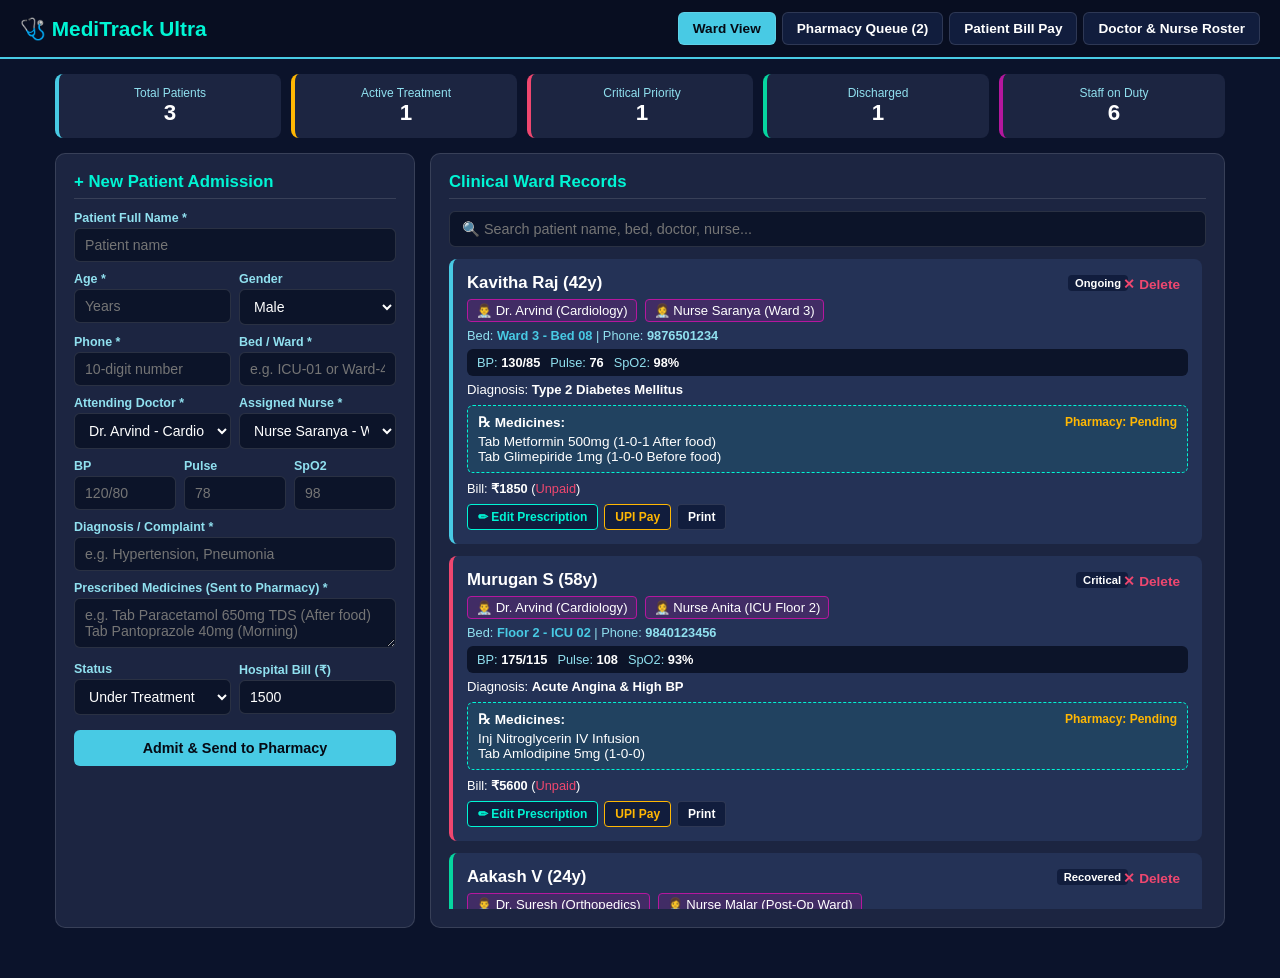
==== commit ec405648: "Create index.html" ====
--- a/index.html
+++ b/index.html
@@ -3,7 +3,7 @@
 <head>
   <meta charset="UTF-8">
   <meta name="viewport" content="width=device-width, initial-scale=1.0">
-  <title>MediTrack Ultra - Hospital & Clinical System</title>
+  <title>MediTrack Ultra - Clinical Hospital System</title>
   <style>
     :root {
       --bg: #0b132b;
@@ -14,6 +14,7 @@
       --warning: #ffb703;
       --danger: #ef476f;
       --success: #06d6a0;
+      --staff-accent: #b5179e;
       --text: #ffffff;
       --text-muted: #90e0ef;
       --border: rgba(255, 255, 255, 0.12);
@@ -38,9 +39,10 @@
     .nav-btn.active { background: var(--primary); color: #050a14; }
     .nav-btn.pharma-tab.active { background: var(--warning); color: #050a14; }
     .nav-btn.patient-tab.active { background: var(--accent); color: #050a14; }
+    .nav-btn.staff-tab.active { background: var(--staff-accent); color: #fff; }
 
     .top-stats {
-      display: grid; grid-template-columns: repeat(auto-fit, minmax(140px, 1fr)); gap: 10px;
+      display: grid; grid-template-columns: repeat(auto-fit, minmax(130px, 1fr)); gap: 10px;
       max-width: 1200px; margin: 15px auto; padding: 0 15px;
     }
     .stat-box {
@@ -50,8 +52,9 @@
     .stat-box.warn { border-left-color: var(--warning); }
     .stat-box.crit { border-left-color: var(--danger); }
     .stat-box.succ { border-left-color: var(--success); }
+    .stat-box.staff { border-left-color: var(--staff-accent); }
     .stat-box span { font-size: 0.75rem; color: var(--text-muted); display: block; }
-    .stat-box strong { font-size: 1.5rem; font-weight: 800; }
+    .stat-box strong { font-size: 1.4rem; font-weight: 800; }
 
     .main-wrap { max-width: 1200px; margin: 0 auto; padding: 0 15px; }
 
@@ -97,6 +100,14 @@
     .pat-head h4 { font-size: 1.05rem; }
     .badge-status { font-size: 0.7rem; padding: 2px 7px; border-radius: 4px; font-weight: 700; background: #111d3d; }
 
+    .staff-badge-row {
+      display: flex; gap: 8px; flex-wrap: wrap; margin: 6px 0; font-size: 0.82rem;
+    }
+    .staff-tag {
+      background: rgba(181, 23, 158, 0.2); border: 1px solid var(--staff-accent);
+      padding: 3px 8px; border-radius: 4px; color: #fff;
+    }
+
     .vitals-row {
       display: flex; gap: 10px; flex-wrap: wrap; background: #0c1429;
       padding: 6px 10px; border-radius: 6px; font-size: 0.8rem; margin: 6px 0;
@@ -120,13 +131,19 @@
     .btn-sub.pay { border-color: var(--warning); color: var(--warning); }
     .btn-sub.del { position: absolute; top: 12px; right: 12px; background: none; border: none; color: var(--danger); font-size: 0.85rem; }
 
-    /* Inline Prescription Builder inside card */
     .inline-rx-form {
       display: none; background: #0c1429; border: 1px solid var(--primary);
       border-radius: 6px; padding: 10px; margin: 8px 0;
     }
 
-    /* Modal for QR Pay */
+    .staff-table {
+      width: 100%; border-collapse: collapse; margin-top: 10px; font-size: 0.85rem;
+    }
+    .staff-table th, .staff-table td {
+      border: 1px solid var(--border); padding: 8px 10px; text-align: left;
+    }
+    .staff-table th { background: #111d3d; color: var(--primary); }
+
     .qr-modal {
       display: none; position: fixed; top: 0; left: 0; width: 100%; height: 100%;
       background: rgba(0,0,0,0.8); z-index: 200; justify-content: center; align-items: center; padding: 15px;
@@ -145,21 +162,21 @@
       <button type="button" class="nav-btn active" id="tWard" onclick="setScreen('ward')">Ward View</button>
       <button type="button" class="nav-btn pharma-tab" id="tPharma" onclick="setScreen('pharma')">Pharmacy Queue (<span id="cPharmaQueue">0</span>)</button>
       <button type="button" class="nav-btn patient-tab" id="tPatient" onclick="setScreen('patient')">Patient Bill Pay</button>
+      <button type="button" class="nav-btn staff-tab" id="tStaff" onclick="setScreen('staff')">Doctor & Nurse Roster</button>
     </div>
   </header>
 
-  <!-- Metrics Counters -->
   <div class="top-stats">
     <div class="stat-box"><span>Total Patients</span><strong id="mTotal">0</strong></div>
     <div class="stat-box warn"><span>Active Treatment</span><strong id="mActive">0</strong></div>
     <div class="stat-box crit"><span>Critical Priority</span><strong id="mCrit">0</strong></div>
     <div class="stat-box succ"><span>Discharged</span><strong id="mDisc">0</strong></div>
+    <div class="stat-box staff"><span>Staff on Duty</span><strong id="mStaff">0</strong></div>
   </div>
 
   <div class="main-wrap">
     <!-- 1. WARD VIEW -->
     <div id="viewWard" class="grid-duo">
-      <!-- Admission Form -->
       <div class="panel">
         <h3>+ New Patient Admission</h3>
         <form onsubmit="admitPatient(event)">
@@ -193,12 +210,12 @@
           </div>
           <div class="row2">
             <div class="field">
-              <label>Doctor</label>
-              <input type="text" id="pDoc" value="Dr. Arvind (Cardiology)">
-            </div>
-            <div class="field">
-              <label>Nurse</label>
-              <input type="text" id="pNur" value="Nurse Anita (Staff)">
+              <label>Attending Doctor *</label>
+              <select id="pDocSelect"></select>
+            </div>
+            <div class="field">
+              <label>Assigned Nurse *</label>
+              <select id="pNurSelect"></select>
             </div>
           </div>
           <div class="row2">
@@ -220,7 +237,7 @@
             <input type="text" id="pDiag" required placeholder="e.g. Hypertension, Pneumonia">
           </div>
           <div class="field">
-            <label>Initial Prescribed Medicines (Sent to Pharmacy) *</label>
+            <label>Prescribed Medicines (Sent to Pharmacy) *</label>
             <textarea id="pRx" required placeholder="e.g. Tab Paracetamol 650mg TDS (After food)&#10;Tab Pantoprazole 40mg (Morning)"></textarea>
           </div>
           <div class="row2">
@@ -241,10 +258,9 @@
         </form>
       </div>
 
-      <!-- Inpatient Records -->
       <div class="panel">
         <h3>Clinical Ward Records</h3>
-        <input type="text" class="search-box" id="inpSearch" placeholder="🔍 Search patient name, bed, phone..." oninput="doSearch()">
+        <input type="text" class="search-box" id="inpSearch" placeholder="🔍 Search patient name, bed, doctor, nurse..." oninput="doSearch()">
         <div id="wardCards" class="cards-list"></div>
       </div>
     </div>
@@ -253,7 +269,7 @@
     <div id="viewPharma" style="display: none;">
       <div class="panel">
         <h3 style="color: var(--warning);">Ground Floor Pharmacy Dispense Queue</h3>
-        <input type="text" class="search-box" id="pharmaSearch" placeholder="🔍 Pharmacist: Search patient or bed to dispense..." oninput="renderPharmaQueue()">
+        <input type="text" class="search-box" id="pharmaSearch" placeholder="🔍 Pharmacist: Search patient, bed or doctor..." oninput="renderPharmaQueue()">
         <div id="pharmaCards" class="cards-list"></div>
       </div>
     </div>
@@ -267,6 +283,67 @@
           <button type="button" class="btn-main" style="width: 140px; margin-top:0;" onclick="findPatientBill()">View Bill</button>
         </div>
         <div id="patientResult"></div>
+      </div>
+    </div>
+
+    <!-- 4. DOCTORS & NURSES ROSTER VIEW -->
+    <div id="viewStaff" style="display: none;">
+      <div class="grid-duo">
+        <div class="panel">
+          <h3 style="color: var(--staff-accent);">+ Add Medical Staff</h3>
+          <form onsubmit="addStaffMember(event)">
+            <div class="field">
+              <label>Staff Role *</label>
+              <select id="stRole">
+                <option value="Doctor">Doctor (Consultant / Specialist)</option>
+                <option value="Nurse">Nurse (Staff / Floor Duty)</option>
+              </select>
+            </div>
+            <div class="field">
+              <label>Staff Full Name *</label>
+              <input type="text" id="stName" required placeholder="e.g. Dr. Rajesh Kumar or Nurse Kavya">
+            </div>
+            <div class="field">
+              <label>Department / Ward Assigned *</label>
+              <input type="text" id="stDept" required placeholder="e.g. Cardiology, ICU, Pediatrics">
+            </div>
+            <div class="row2">
+              <div class="field">
+                <label>Duty Shift</label>
+                <select id="stShift">
+                  <option value="Day Shift (08:00 AM - 04:00 PM)">Day Shift</option>
+                  <option value="Evening Shift (04:00 PM - 12:00 AM)">Evening Shift</option>
+                  <option value="Night Shift (12:00 AM - 08:00 AM)">Night Shift</option>
+                  <option value="On-Call (Emergency)">On-Call</option>
+                </select>
+              </div>
+              <div class="field">
+                <label>Contact Phone</label>
+                <input type="tel" id="stPhone" placeholder="Mobile number">
+              </div>
+            </div>
+            <button type="submit" class="btn-main" style="background: var(--staff-accent); color: #fff;">Register Staff</button>
+          </form>
+        </div>
+
+        <div class="panel">
+          <h3 style="color: var(--staff-accent);">Active Doctor & Nurse Directory</h3>
+          <div style="overflow-x: auto;">
+            <table class="staff-table">
+              <thead>
+                <tr>
+                  <th>Role</th>
+                  <th>Name</th>
+                  <th>Department</th>
+                  <th>Shift</th>
+                  <th>Contact</th>
+                  <th>Action</th>
+                </tr>
+              </thead>
+              <tbody id="staffTableBody"></tbody>
+            </table>
+          </div>
+        </div>
       </div>
     </div>
   </div>
@@ -287,8 +364,18 @@
   </div>
 
   <script>
-    // System Data
-    const seedData = [
+    // Initial Staff Directory
+    const seedStaff = [
+      { id: 1, role: "Doctor", name: "Dr. Arvind", dept: "Cardiology", shift: "Day Shift (08:00 AM - 04:00 PM)", phone: "9841023456" },
+      { id: 2, role: "Doctor", name: "Dr. Priya", dept: "General Medicine", shift: "Evening Shift (04:00 PM - 12:00 AM)", phone: "9841056789" },
+      { id: 3, role: "Doctor", name: "Dr. Suresh", dept: "Orthopedics", shift: "On-Call (Emergency)", phone: "9841098765" },
+      { id: 4, role: "Nurse", name: "Nurse Saranya", dept: "Ward 3", shift: "Day Shift (08:00 AM - 04:00 PM)", phone: "9789012345" },
+      { id: 5, role: "Nurse", name: "Nurse Anita", dept: "ICU Floor 2", shift: "Night Shift (12:00 AM - 08:00 AM)", phone: "9789054321" },
+      { id: 6, role: "Nurse", name: "Nurse Malar", dept: "Post-Op Ward", shift: "Evening Shift (04:00 PM - 12:00 AM)", phone: "9789067890" }
+    ];
+
+    // Initial Patient Records
+    const seedPatients = [
       {
         id: 101,
         name: "Kavitha Raj",
@@ -297,7 +384,7 @@
         phone: "9876501234",
         bed: "Ward 3 - Bed 08",
         doctor: "Dr. Arvind (Cardiology)",
-        nurse: "Nurse Saranya",
+        nurse: "Nurse Saranya (Ward 3)",
         bp: "130/85",
         pulse: "76",
         spo2: "98%",
@@ -316,7 +403,7 @@
         phone: "9840123456",
         bed: "Floor 2 - ICU 02",
         doctor: "Dr. Arvind (Cardiology)",
-        nurse: "Nurse Anita",
+        nurse: "Nurse Anita (ICU Floor 2)",
         bp: "175/115",
         pulse: "108",
         spo2: "93%",
@@ -334,8 +421,8 @@
         gender: "Male",
         phone: "9123456780",
         bed: "Discharged",
-        doctor: "Dr. Suresh (Ortho)",
-        nurse: "Nurse Malar",
+        doctor: "Dr. Suresh (Orthopedics)",
+        nurse: "Nurse Malar (Post-Op Ward)",
         bp: "118/78",
         pulse: "72",
         spo2: "99%",
@@ -349,38 +436,56 @@
     ];
 
     let patientStore = [];
+    let staffStore = [];
     let payingPatientId = null;
 
     function initStore() {
       try {
-        const stored = localStorage.getItem("meditrack_ultra_data");
-        if (stored) {
-          patientStore = JSON.parse(stored);
-        } else {
-          patientStore = seedData.slice();
-          saveStore();
-        }
+        const storedPat = localStorage.getItem("meditrack_ultra_pat_v2");
+        patientStore = storedPat ? JSON.parse(storedPat) : seedPatients.slice();
+
+        const storedStaff = localStorage.getItem("meditrack_ultra_staff_v2");
+        staffStore = storedStaff ? JSON.parse(storedStaff) : seedStaff.slice();
       } catch (e) {
-        patientStore = seedData.slice();
-      }
-    }
-
-    function saveStore() {
-      localStorage.setItem("meditrack_ultra_data", JSON.stringify(patientStore));
+        patientStore = seedPatients.slice();
+        staffStore = seedStaff.slice();
+      }
+      saveAll();
+    }
+
+    function saveAll() {
+      localStorage.setItem("meditrack_ultra_pat_v2", JSON.stringify(patientStore));
+      localStorage.setItem("meditrack_ultra_staff_v2", JSON.stringify(staffStore));
+      populateDropdowns();
       renderDashboard();
+    }
+
+    function populateDropdowns() {
+      const docSelect = document.getElementById("pDocSelect");
+      const nurSelect = document.getElementById("pNurSelect");
+      if (!docSelect || !nurSelect) return;
+
+      const doctors = staffStore.filter(s => s.role === "Doctor");
+      const nurses = staffStore.filter(s => s.role === "Nurse");
+
+      docSelect.innerHTML = doctors.map(d => `<option value="${d.name} (${d.dept})">${d.name} - ${d.dept}</option>`).join("");
+      nurSelect.innerHTML = nurses.map(n => `<option value="${n.name} (${n.dept})">${n.name} - ${n.dept}</option>`).join("");
     }
 
     function setScreen(screen) {
       document.getElementById("viewWard").style.display = screen === "ward" ? "grid" : "none";
       document.getElementById("viewPharma").style.display = screen === "pharma" ? "block" : "none";
       document.getElementById("viewPatient").style.display = screen === "patient" ? "block" : "none";
+      document.getElementById("viewStaff").style.display = screen === "staff" ? "block" : "none";
 
       document.getElementById("tWard").classList.toggle("active", screen === "ward");
       document.getElementById("tPharma").classList.toggle("active", screen === "pharma");
       document.getElementById("tPatient").classList.toggle("active", screen === "patient");
+      document.getElementById("tStaff").classList.toggle("active", screen === "staff");
 
       if (screen === "pharma") renderPharmaQueue();
       if (screen === "patient") findPatientBill();
+      if (screen === "staff") renderStaffTable();
     }
 
     function admitPatient(e) {
@@ -392,8 +497,8 @@
         gender: document.getElementById("pGen").value,
         phone: document.getElementById("pPhone").value.trim(),
         bed: document.getElementById("pBed").value.trim(),
-        doctor: document.getElementById("pDoc").value.trim(),
-        nurse: document.getElementById("pNur").value.trim(),
+        doctor: document.getElementById("pDocSelect").value,
+        nurse: document.getElementById("pNurSelect").value,
         bp: document.getElementById("vBp").value.trim() || "120/80",
         pulse: document.getElementById("vPulse").value.trim() || "72",
         spo2: (document.getElementById("vSpo2").value.trim() || "98") + "%",
@@ -406,9 +511,53 @@
       };
 
       patientStore.unshift(newP);
-      saveStore();
+      saveAll();
       e.target.reset();
-      alert("✅ Patient admitted & sent to Pharmacy queue!");
+      alert("✅ Patient admitted & routed to Pharmacy queue!");
+    }
+
+    function addStaffMember(e) {
+      e.preventDefault();
+      const newStaff = {
+        id: Date.now(),
+        role: document.getElementById("stRole").value,
+        name: document.getElementById("stName").value.trim(),
+        dept: document.getElementById("stDept").value.trim(),
+        shift: document.getElementById("stShift").value,
+        phone: document.getElementById("stPhone").value.trim() || "N/A"
+      };
+
+      staffStore.push(newStaff);
+      saveAll();
+      e.target.reset();
+      renderStaffTable();
+      alert(`✅ ${newStaff.role} ${newStaff.name} registered to roster!`);
+    }
+
+    function deleteStaff(id) {
+      if (confirm("Remove this staff member from directory?")) {
+        staffStore = staffStore.filter(s => s.id !== id);
+        saveAll();
+        renderStaffTable();
+      }
+    }
+
+    function renderStaffTable() {
+      const tbody = document.getElementById("staffTableBody");
+      if (!tbody) return;
+
+      tbody.innerHTML = staffStore.map(s => `
+        <tr>
+          <td><strong style="color:${s.role === 'Doctor' ? 'var(--primary)' : 'var(--accent)'}">${s.role}</strong></td>
+          <td>${s.name}</td>
+          <td>${s.dept}</td>
+          <td><span style="font-size:0.75rem; color:var(--text-muted);">${s.shift}</span></td>
+          <td>${s.phone}</td>
+          <td>
+            <button type="button" class="btn-sub" style="border-color:var(--danger); color:var(--danger); padding:2px 6px;" onclick="deleteStaff(${s.id})">Remove</button>
+          </td>
+        </tr>
+      `).join("");
     }
 
     function doSearch() {
@@ -428,19 +577,19 @@
       if (!p) return;
       const text = document.getElementById("inpRx-" + id).value.trim();
       if (!text) {
-        alert("Please enter prescription text!");
+        alert("Please enter prescription details!");
         return;
       }
       p.rx = text;
-      p.pharmaDispensed = false; // Send fresh order to pharmacy
-      saveStore();
-      alert("✅ Prescription updated & re-routed to Pharmacy queue!");
+      p.pharmaDispensed = false;
+      saveAll();
+      alert("✅ Prescription updated & re-sent to Pharmacy!");
     }
 
     function deletePatient(id) {
       if (confirm("Delete this patient record?")) {
         patientStore = patientStore.filter(x => x.id !== id);
-        saveStore();
+        saveAll();
       }
     }
 
@@ -448,7 +597,7 @@
       const p = patientStore.find(x => x.id === id);
       if (!p) return;
       p.pharmaDispensed = true;
-      saveStore();
+      saveAll();
       alert(`Medicines for ${p.name} marked as Dispensed!`);
     }
 
@@ -476,7 +625,7 @@
       const p = patientStore.find(x => x.id === payingPatientId);
       if (p) {
         p.billPaid = true;
-        saveStore();
+        saveAll();
         alert(`Payment received for ${p.name}!`);
       }
       closePaymentModal();
@@ -486,7 +635,7 @@
       const p = patientStore.find(x => x.id === id);
       if (!p) return;
       const w = window.open("", "_blank");
-      w.document.write(`<h2>City Care Hospital Receipt</h2><p><strong>Patient:</strong> ${p.name}</p><p><strong>Bed:</strong> ${p.bed}</p><p><strong>Total Bill:</strong> ₹${p.bill} (${p.billPaid ? "PAID" : "UNPAID"})</p><p><strong>Prescription:</strong><br>${p.rx.replace(/\n/g, "<br>")}</p><script>window.print();<\/script>`);
+      w.document.write(`<h2>City Care Hospital Receipt</h2><p><strong>Patient:</strong> ${p.name}</p><p><strong>Doctor:</strong> ${p.doctor} | <strong>Nurse:</strong> ${p.nurse}</p><p><strong>Bed:</strong> ${p.bed}</p><p><strong>Total Bill:</strong> ₹${p.bill} (${p.billPaid ? "PAID" : "UNPAID"})</p><p><strong>Prescription:</strong><br>${p.rx.replace(/\n/g, "<br>")}</p><script>window.print();<\/script>`);
       w.document.close();
     }
 
@@ -501,7 +650,7 @@
       }
 
       if (list.length === 0) {
-        box.innerHTML = '<div style="text-align:center; padding:20px; color:var(--text-muted);">No records found. Enter full mobile number.</div>';
+        box.innerHTML = '<div style="text-align:center; padding:20px; color:var(--text-muted);">No records found. Enter mobile number.</div>';
         return;
       }
 
@@ -513,7 +662,11 @@
               ${p.billPaid ? "BILL PAID" : "PAYMENT PENDING"}
             </span>
           </div>
-          <p style="font-size:0.8rem; color:var(--text-muted);">Bed: ${p.bed} | Doctor: ${p.doctor}</p>
+          <div class="staff-badge-row">
+            <span class="staff-tag">👨‍⚕️ ${p.doctor}</span>
+            <span class="staff-tag">👩‍⚕️ ${p.nurse}</span>
+          </div>
+          <p style="font-size:0.8rem; color:var(--text-muted); margin-top:4px;">Bed: ${p.bed}</p>
           <div style="background:#0c1429; padding:10px; border-radius:6px; margin:8px 0; display:flex; justify-content:space-between; align-items:center;">
             <div>Hospital Bill Amount: <strong style="font-size:1.2rem; color:#fff;">₹${p.bill}</strong></div>
             ${!p.billPaid ? `<button class="btn-sub pay" onclick="openPaymentModal(${p.id})">Pay Online (UPI)</button>` : `<button class="btn-sub" onclick="printBill(${p.id})">Print Bill</button>`}
@@ -532,7 +685,7 @@
       if (!box) return;
 
       const list = patientStore.filter(x => {
-        const match = !q || x.name.toLowerCase().includes(q) || x.bed.toLowerCase().includes(q);
+        const match = !q || x.name.toLowerCase().includes(q) || x.bed.toLowerCase().includes(q) || x.doctor.toLowerCase().includes(q);
         return match && !x.pharmaDispensed;
       });
 
@@ -547,7 +700,11 @@
             <h4>${p.name} - ${p.bed}</h4>
             <span class="badge-status" style="background:var(--warning); color:#000;">Rx Pending</span>
           </div>
-          <p style="font-size:0.8rem; color:var(--text-muted);">Doctor: ${p.doctor} | Contact: ${p.phone}</p>
+          <div class="staff-badge-row">
+            <span class="staff-tag">👨‍⚕️ ${p.doctor}</span>
+            <span class="staff-tag">👩‍⚕️ ${p.nurse}</span>
+          </div>
+          <p style="font-size:0.8rem; color:var(--text-muted); margin-top:4px;">Contact: ${p.phone}</p>
           <div class="rx-box">
             <strong>℞ Medicines to Dispense:</strong>
             <pre>${p.rx}</pre>
@@ -568,6 +725,8 @@
         return !filterQuery || 
           x.name.toLowerCase().includes(filterQuery) ||
           x.bed.toLowerCase().includes(filterQuery) ||
+          x.doctor.toLowerCase().includes(filterQuery) ||
+          x.nurse.toLowerCase().includes(filterQuery) ||
           x.phone.includes(filterQuery);
       });
 
@@ -583,8 +742,14 @@
             <h4>${p.name} (${p.age}y)</h4>
             <span class="badge-status">${p.status}</span>
           </div>
-          <p style="font-size:0.8rem; color:var(--text-muted);">
-            Bed: <strong style="color:var(--primary);">${p.bed}</strong> | Phone: <strong>${p.phone}</strong> | Doctor: ${p.doctor}
+
+          <div class="staff-badge-row">
+            <span class="staff-tag">👨‍⚕️ ${p.doctor}</span>
+            <span class="staff-tag">👩‍⚕️ ${p.nurse}</span>
+          </div>
+
+          <p style="font-size:0.8rem; color:var(--text-muted); margin-top:4px;">
+            Bed: <strong style="color:var(--primary);">${p.bed}</strong> | Phone: <strong>${p.phone}</strong>
           </p>
 
           <div class="vitals-row">
@@ -605,7 +770,6 @@
             <pre>${p.rx}</pre>
           </div>
 
-          <!-- Inline Edit Box -->
           <div class="inline-rx-form" id="rxForm-${p.id}">
             <label style="font-size:0.75rem; color:var(--text-muted);">Update Prescriptions (Each in a line):</label>
             <textarea id="inpRx-${p.id}" style="height:70px; margin:4px 0;">${p.rx}</textarea>
@@ -630,17 +794,18 @@
       document.getElementById("mActive").innerText = patientStore.filter(x => x.status === "Ongoing").length;
       document.getElementById("mCrit").innerText = patientStore.filter(x => x.status === "Critical").length;
       document.getElementById("mDisc").innerText = patientStore.filter(x => x.status === "Recovered").length;
+      document.getElementById("mStaff").innerText = staffStore.length;
 
       const pendingPharma = patientStore.filter(x => !x.pharmaDispensed).length;
       document.getElementById("cPharmaQueue").innerText = pendingPharma;
 
       renderWard();
       renderPharmaQueue();
-    }
-
-    // Startup
+      renderStaffTable();
+    }
+
+    // Startup Execution
     initStore();
-    renderDashboard();
   </script>
 </body>
 </html>
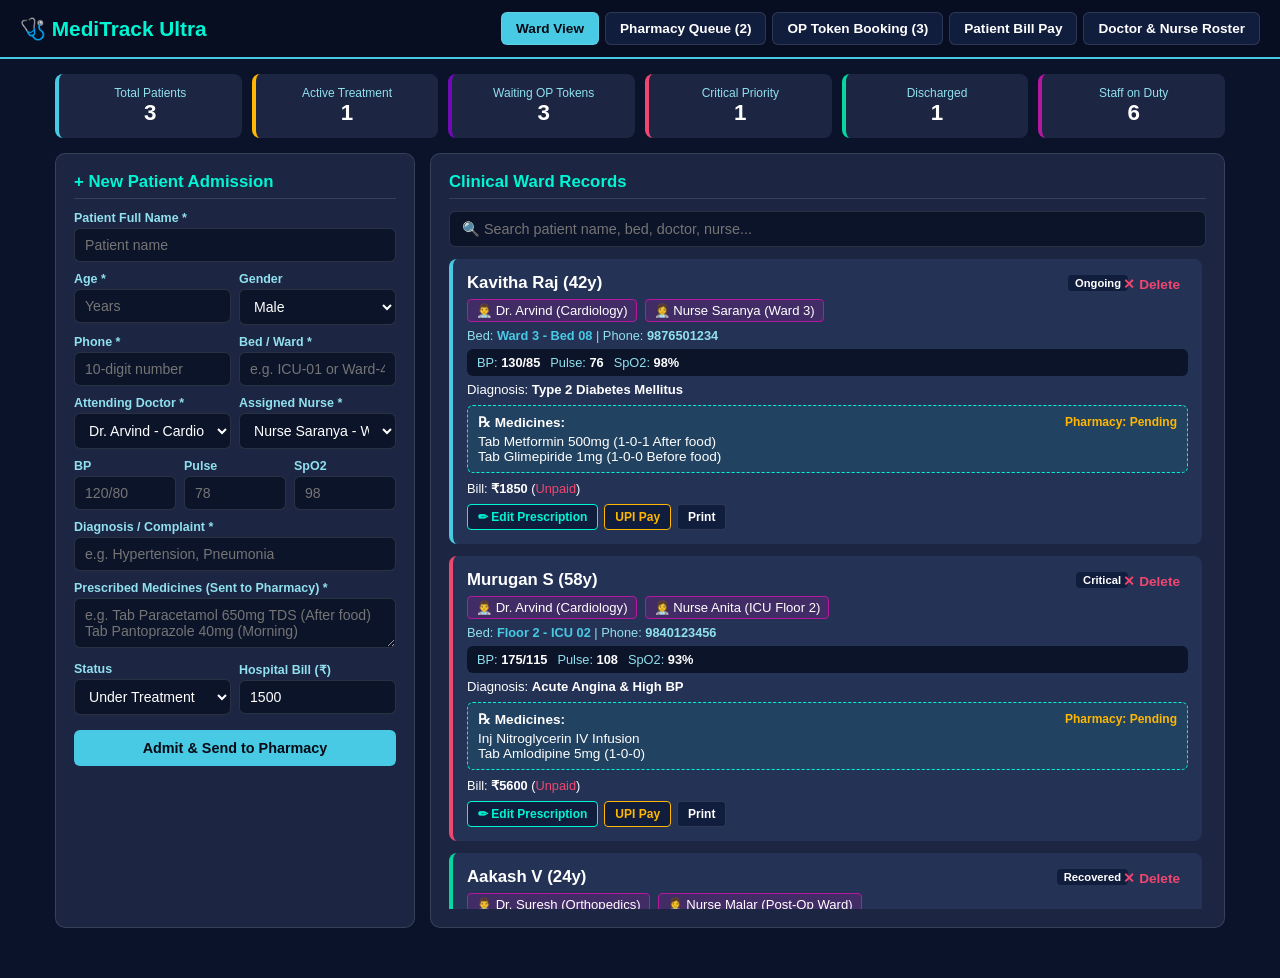
==== commit 5a521539: "Create index.html" ====
--- a/index.html
+++ b/index.html
@@ -15,6 +15,7 @@
       --danger: #ef476f;
       --success: #06d6a0;
       --staff-accent: #b5179e;
+      --token-accent: #7209b7;
       --text: #ffffff;
       --text-muted: #90e0ef;
       --border: rgba(255, 255, 255, 0.12);
@@ -40,6 +41,7 @@
     .nav-btn.pharma-tab.active { background: var(--warning); color: #050a14; }
     .nav-btn.patient-tab.active { background: var(--accent); color: #050a14; }
     .nav-btn.staff-tab.active { background: var(--staff-accent); color: #fff; }
+    .nav-btn.token-tab.active { background: var(--token-accent); color: #fff; }
 
     .top-stats {
       display: grid; grid-template-columns: repeat(auto-fit, minmax(130px, 1fr)); gap: 10px;
@@ -53,6 +55,7 @@
     .stat-box.crit { border-left-color: var(--danger); }
     .stat-box.succ { border-left-color: var(--success); }
     .stat-box.staff { border-left-color: var(--staff-accent); }
+    .stat-box.token { border-left-color: var(--token-accent); }
     .stat-box span { font-size: 0.75rem; color: var(--text-muted); display: block; }
     .stat-box strong { font-size: 1.4rem; font-weight: 800; }
 
@@ -152,6 +155,23 @@
       background: var(--card-bg); border: 1px solid var(--border);
       border-radius: 10px; padding: 20px; max-width: 380px; width: 100%; text-align: center;
     }
+
+    /* Token System Styles */
+    .token-card {
+      background: #0f1c3f; border: 1px solid var(--token-accent);
+      border-radius: 8px; padding: 15px; margin-bottom: 12px;
+    }
+    .token-badge {
+      font-size: 1.4rem; font-weight: 800; color: var(--accent);
+      background: rgba(0, 245, 212, 0.1); padding: 4px 12px; border-radius: 6px; display: inline-block;
+    }
+    .queue-counter {
+      background: rgba(255, 183, 3, 0.15); border: 1px solid var(--warning);
+      color: var(--warning); padding: 6px 12px; border-radius: 6px; font-weight: 700; font-size: 0.85rem; margin: 8px 0;
+    }
+    .doc-schedule-card {
+      background: var(--card-alt); border-radius: 8px; padding: 12px; margin-bottom: 10px; border-left: 4px solid var(--accent);
+    }
   </style>
 </head>
 <body>
@@ -161,14 +181,17 @@
     <div class="nav-tabs">
       <button type="button" class="nav-btn active" id="tWard" onclick="setScreen('ward')">Ward View</button>
       <button type="button" class="nav-btn pharma-tab" id="tPharma" onclick="setScreen('pharma')">Pharmacy Queue (<span id="cPharmaQueue">0</span>)</button>
+      <button type="button" class="nav-btn token-tab" id="tToken" onclick="setScreen('token')">OP Token Booking (<span id="cActiveTokens">0</span>)</button>
       <button type="button" class="nav-btn patient-tab" id="tPatient" onclick="setScreen('patient')">Patient Bill Pay</button>
       <button type="button" class="nav-btn staff-tab" id="tStaff" onclick="setScreen('staff')">Doctor & Nurse Roster</button>
     </div>
   </header>
 
+  <!-- Metrics Counters -->
   <div class="top-stats">
     <div class="stat-box"><span>Total Patients</span><strong id="mTotal">0</strong></div>
     <div class="stat-box warn"><span>Active Treatment</span><strong id="mActive">0</strong></div>
+    <div class="stat-box token"><span>Waiting OP Tokens</span><strong id="mTokens">0</strong></div>
     <div class="stat-box crit"><span>Critical Priority</span><strong id="mCrit">0</strong></div>
     <div class="stat-box succ"><span>Discharged</span><strong id="mDisc">0</strong></div>
     <div class="stat-box staff"><span>Staff on Duty</span><strong id="mStaff">0</strong></div>
@@ -274,7 +297,58 @@
       </div>
     </div>
 
-    <!-- 3. PATIENT PORTAL VIEW -->
+    <!-- 3. ONLINE OP TOKEN BOOKING VIEW -->
+    <div id="viewToken" style="display: none;">
+      <div class="grid-duo">
+        <!-- Token Booking Form -->
+        <div class="panel">
+          <h3 style="color: var(--accent);">🎟️ Book Outpatient (OP) Token</h3>
+          <form onsubmit="bookOpToken(event)">
+            <div class="field">
+              <label>Select Doctor & Timing *</label>
+              <select id="tokDocSelect" onchange="updateDocAvailabilityBadge()"></select>
+            </div>
+            <div id="docAvailBadge" style="font-size:0.8rem; padding:6px 10px; border-radius:6px; margin-bottom:10px; background:#0c1429; color:var(--accent);"></div>
+
+            <div class="field">
+              <label>Patient Full Name *</label>
+              <input type="text" id="tokName" required placeholder="Enter patient name">
+            </div>
+            <div class="row2">
+              <div class="field">
+                <label>Age *</label>
+                <input type="number" id="tokAge" required placeholder="Years">
+              </div>
+              <div class="field">
+                <label>Gender</label>
+                <select id="tokGen">
+                  <option value="Male">Male</option>
+                  <option value="Female">Female</option>
+                  <option value="Other">Other</option>
+                </select>
+              </div>
+            </div>
+            <div class="field">
+              <label>WhatsApp / Mobile Number *</label>
+              <input type="tel" id="tokPhone" required placeholder="10-digit mobile number">
+            </div>
+            <div class="field">
+              <label>Reason for Visit / Problem</label>
+              <input type="text" id="tokReason" placeholder="e.g. Fever, Chest Discomfort, Knee Pain">
+            </div>
+            <button type="submit" class="btn-main" style="background: var(--token-accent); color: #fff;">Get OP Token Now</button>
+          </form>
+        </div>
+
+        <!-- Live Queue Status & Token Management -->
+        <div class="panel">
+          <h3 style="color: var(--accent);">Live OP Waiting Queue & Timings</h3>
+          <div id="liveQueueDisplay" class="cards-list"></div>
+        </div>
+      </div>
+    </div>
+
+    <!-- 4. PATIENT PORTAL VIEW -->
     <div id="viewPatient" style="display: none;">
       <div class="panel" style="max-width: 700px; margin: 0 auto;">
         <h3 style="color: var(--accent); text-align: center;">Patient Online Bill & Prescription Portal</h3>
@@ -286,11 +360,11 @@
       </div>
     </div>
 
-    <!-- 4. DOCTORS & NURSES ROSTER VIEW -->
+    <!-- 5. DOCTORS & NURSES ROSTER VIEW -->
     <div id="viewStaff" style="display: none;">
       <div class="grid-duo">
         <div class="panel">
-          <h3 style="color: var(--staff-accent);">+ Add Medical Staff</h3>
+          <h3 style="color: var(--staff-accent);">+ Add Medical Staff & Schedule</h3>
           <form onsubmit="addStaffMember(event)">
             <div class="field">
               <label>Staff Role *</label>
@@ -304,17 +378,20 @@
               <input type="text" id="stName" required placeholder="e.g. Dr. Rajesh Kumar or Nurse Kavya">
             </div>
             <div class="field">
-              <label>Department / Ward Assigned *</label>
+              <label>Department / Specialty *</label>
               <input type="text" id="stDept" required placeholder="e.g. Cardiology, ICU, Pediatrics">
+            </div>
+            <div class="field">
+              <label>Available Timings / OP Hours *</label>
+              <input type="text" id="stTiming" required placeholder="e.g. 09:00 AM - 01:00 PM & 05:00 PM - 08:00 PM">
             </div>
             <div class="row2">
               <div class="field">
-                <label>Duty Shift</label>
-                <select id="stShift">
-                  <option value="Day Shift (08:00 AM - 04:00 PM)">Day Shift</option>
-                  <option value="Evening Shift (04:00 PM - 12:00 AM)">Evening Shift</option>
-                  <option value="Night Shift (12:00 AM - 08:00 AM)">Night Shift</option>
-                  <option value="On-Call (Emergency)">On-Call</option>
+                <label>Current Status</label>
+                <select id="stStatus">
+                  <option value="In Clinic">In Clinic (Available Now)</option>
+                  <option value="In Surgery">In Surgery</option>
+                  <option value="Off Duty">Off Duty</option>
                 </select>
               </div>
               <div class="field">
@@ -327,7 +404,7 @@
         </div>
 
         <div class="panel">
-          <h3 style="color: var(--staff-accent);">Active Doctor & Nurse Directory</h3>
+          <h3 style="color: var(--staff-accent);">Doctor Timings & Staff Directory</h3>
           <div style="overflow-x: auto;">
             <table class="staff-table">
               <thead>
@@ -335,8 +412,8 @@
                   <th>Role</th>
                   <th>Name</th>
                   <th>Department</th>
-                  <th>Shift</th>
-                  <th>Contact</th>
+                  <th>Available Timings</th>
+                  <th>Status</th>
                   <th>Action</th>
                 </tr>
               </thead>
@@ -364,14 +441,14 @@
   </div>
 
   <script>
-    // Initial Staff Directory
+    // Initial Staff Directory with Available Timings
     const seedStaff = [
-      { id: 1, role: "Doctor", name: "Dr. Arvind", dept: "Cardiology", shift: "Day Shift (08:00 AM - 04:00 PM)", phone: "9841023456" },
-      { id: 2, role: "Doctor", name: "Dr. Priya", dept: "General Medicine", shift: "Evening Shift (04:00 PM - 12:00 AM)", phone: "9841056789" },
-      { id: 3, role: "Doctor", name: "Dr. Suresh", dept: "Orthopedics", shift: "On-Call (Emergency)", phone: "9841098765" },
-      { id: 4, role: "Nurse", name: "Nurse Saranya", dept: "Ward 3", shift: "Day Shift (08:00 AM - 04:00 PM)", phone: "9789012345" },
-      { id: 5, role: "Nurse", name: "Nurse Anita", dept: "ICU Floor 2", shift: "Night Shift (12:00 AM - 08:00 AM)", phone: "9789054321" },
-      { id: 6, role: "Nurse", name: "Nurse Malar", dept: "Post-Op Ward", shift: "Evening Shift (04:00 PM - 12:00 AM)", phone: "9789067890" }
+      { id: 1, role: "Doctor", name: "Dr. Arvind", dept: "Cardiology", timing: "09:00 AM - 01:00 PM & 05:00 PM - 08:00 PM", status: "In Clinic", phone: "9841023456" },
+      { id: 2, role: "Doctor", name: "Dr. Priya", dept: "General Medicine", timing: "10:00 AM - 02:00 PM", status: "In Clinic", phone: "9841056789" },
+      { id: 3, role: "Doctor", name: "Dr. Suresh", dept: "Orthopedics", timing: "02:00 PM - 06:00 PM", status: "In Clinic", phone: "9841098765" },
+      { id: 4, role: "Nurse", name: "Nurse Saranya", dept: "Ward 3", timing: "Day Shift (08:00 AM - 04:00 PM)", status: "In Clinic", phone: "9789012345" },
+      { id: 5, role: "Nurse", name: "Nurse Anita", dept: "ICU Floor 2", timing: "Night Shift (12:00 AM - 08:00 AM)", status: "In Clinic", phone: "9789054321" },
+      { id: 6, role: "Nurse", name: "Nurse Malar", dept: "Post-Op Ward", timing: "Evening Shift (04:00 PM - 12:00 AM)", status: "In Clinic", phone: "9789067890" }
     ];
 
     // Initial Patient Records
@@ -435,27 +512,40 @@
       }
     ];
 
+    // Initial OP Tokens
+    const seedTokens = [
+      { id: 201, tokenNo: "OP-101", doctor: "Dr. Arvind (Cardiology)", name: "Selvam M", age: 48, gender: "Male", phone: "9898012345", reason: "Chest tightness", time: "10:15 AM", status: "Waiting" },
+      { id: 202, tokenNo: "OP-102", doctor: "Dr. Arvind (Cardiology)", name: "Radha V", age: 36, gender: "Female", phone: "9898067890", reason: "BP checkup", time: "10:30 AM", status: "Waiting" },
+      { id: 203, tokenNo: "OP-103", doctor: "Dr. Priya (General Medicine)", name: "Deepak S", age: 29, gender: "Male", phone: "9898034567", reason: "Viral fever", time: "10:45 AM", status: "Waiting" }
+    ];
+
     let patientStore = [];
     let staffStore = [];
+    let tokenStore = [];
     let payingPatientId = null;
 
     function initStore() {
       try {
-        const storedPat = localStorage.getItem("meditrack_ultra_pat_v2");
+        const storedPat = localStorage.getItem("meditrack_ultra_pat_v3");
         patientStore = storedPat ? JSON.parse(storedPat) : seedPatients.slice();
 
-        const storedStaff = localStorage.getItem("meditrack_ultra_staff_v2");
+        const storedStaff = localStorage.getItem("meditrack_ultra_staff_v3");
         staffStore = storedStaff ? JSON.parse(storedStaff) : seedStaff.slice();
+
+        const storedTokens = localStorage.getItem("meditrack_ultra_tokens_v3");
+        tokenStore = storedTokens ? JSON.parse(storedTokens) : seedTokens.slice();
       } catch (e) {
         patientStore = seedPatients.slice();
         staffStore = seedStaff.slice();
+        tokenStore = seedTokens.slice();
       }
       saveAll();
     }
 
     function saveAll() {
-      localStorage.setItem("meditrack_ultra_pat_v2", JSON.stringify(patientStore));
-      localStorage.setItem("meditrack_ultra_staff_v2", JSON.stringify(staffStore));
+      localStorage.setItem("meditrack_ultra_pat_v3", JSON.stringify(patientStore));
+      localStorage.setItem("meditrack_ultra_staff_v3", JSON.stringify(staffStore));
+      localStorage.setItem("meditrack_ultra_tokens_v3", JSON.stringify(tokenStore));
       populateDropdowns();
       renderDashboard();
     }
@@ -463,31 +553,165 @@
     function populateDropdowns() {
       const docSelect = document.getElementById("pDocSelect");
       const nurSelect = document.getElementById("pNurSelect");
-      if (!docSelect || !nurSelect) return;
+      const tokDocSelect = document.getElementById("tokDocSelect");
 
       const doctors = staffStore.filter(s => s.role === "Doctor");
       const nurses = staffStore.filter(s => s.role === "Nurse");
 
-      docSelect.innerHTML = doctors.map(d => `<option value="${d.name} (${d.dept})">${d.name} - ${d.dept}</option>`).join("");
-      nurSelect.innerHTML = nurses.map(n => `<option value="${n.name} (${n.dept})">${n.name} - ${n.dept}</option>`).join("");
+      if (docSelect) docSelect.innerHTML = doctors.map(d => `<option value="${d.name} (${d.dept})">${d.name} - ${d.dept}</option>`).join("");
+      if (nurSelect) nurSelect.innerHTML = nurses.map(n => `<option value="${n.name} (${n.dept})">${n.name} - ${n.dept}</option>`).join("");
+      if (tokDocSelect) {
+        tokDocSelect.innerHTML = doctors.map(d => `<option value="${d.name} (${d.dept})">${d.name} (${d.dept}) [${d.timing}]</option>`).join("");
+        updateDocAvailabilityBadge();
+      }
+    }
+
+    function updateDocAvailabilityBadge() {
+      const selected = document.getElementById("tokDocSelect").value;
+      const doc = staffStore.find(s => `${s.name} (${s.dept})` === selected);
+      const badge = document.getElementById("docAvailBadge");
+      if (doc && badge) {
+        const waitingCount = tokenStore.filter(t => t.doctor === selected && t.status === "Waiting").length;
+        badge.innerHTML = `⏱️ <strong>Available:</strong> ${doc.timing} | <strong>Status:</strong> <span style="color:${doc.status === 'In Clinic' ? 'var(--success)' : 'var(--danger)'};">${doc.status}</span> | <strong>Patients Waiting:</strong> ${waitingCount}`;
+      }
     }
 
     function setScreen(screen) {
       document.getElementById("viewWard").style.display = screen === "ward" ? "grid" : "none";
       document.getElementById("viewPharma").style.display = screen === "pharma" ? "block" : "none";
+      document.getElementById("viewToken").style.display = screen === "token" ? "grid" : "none";
       document.getElementById("viewPatient").style.display = screen === "patient" ? "block" : "none";
       document.getElementById("viewStaff").style.display = screen === "staff" ? "block" : "none";
 
       document.getElementById("tWard").classList.toggle("active", screen === "ward");
       document.getElementById("tPharma").classList.toggle("active", screen === "pharma");
+      document.getElementById("tToken").classList.toggle("active", screen === "token");
       document.getElementById("tPatient").classList.toggle("active", screen === "patient");
       document.getElementById("tStaff").classList.toggle("active", screen === "staff");
 
       if (screen === "pharma") renderPharmaQueue();
+      if (screen === "token") renderTokenQueue();
       if (screen === "patient") findPatientBill();
       if (screen === "staff") renderStaffTable();
     }
 
+    // Book Online OP Token
+    function bookOpToken(e) {
+      e.preventDefault();
+      const docVal = document.getElementById("tokDocSelect").value;
+      const nextNum = 101 + tokenStore.length;
+      const newTokenNo = "OP-" + nextNum;
+
+      // Count waiting ahead for this specific doctor
+      const aheadCount = tokenStore.filter(t => t.doctor === docVal && t.status === "Waiting").length;
+
+      const newTok = {
+        id: Date.now(),
+        tokenNo: newTokenNo,
+        doctor: docVal,
+        name: document.getElementById("tokName").value.trim(),
+        age: document.getElementById("tokAge").value,
+        gender: document.getElementById("tokGen").value,
+        phone: document.getElementById("tokPhone").value.trim(),
+        reason: document.getElementById("tokReason").value.trim() || "General Consultation",
+        time: new Date().toLocaleTimeString([], { hour: '2-digit', minute: '2-digit' }),
+        status: "Waiting"
+      };
+
+      tokenStore.push(newTok);
+      saveAll();
+      e.target.reset();
+      updateDocAvailabilityBadge();
+      renderTokenQueue();
+
+      alert(`🎉 OP Token Booked Successfully!\n\nYour Token: ${newTokenNo}\nDoctor: ${docVal}\nPatients Ahead in Queue: ${aheadCount}\nEst. Wait Time: ~${aheadCount * 10} minutes`);
+    }
+
+    function callNextToken(id) {
+      const tok = tokenStore.find(t => t.id === id);
+      if (!tok) return;
+      tok.status = "Consulting";
+      saveAll();
+      renderTokenQueue();
+      alert(`Calling ${tok.tokenNo} - ${tok.name} into Doctor's Cabin!`);
+    }
+
+    function completeToken(id) {
+      const tok = tokenStore.find(t => t.id === id);
+      if (!tok) return;
+      tok.status = "Completed";
+      saveAll();
+      renderTokenQueue();
+    }
+
+    function printTokenSlip(id) {
+      const t = tokenStore.find(x => x.id === id);
+      if (!t) return;
+      const aheadCount = tokenStore.filter(tok => tok.doctor === t.doctor && tok.status === "Waiting" && tok.id < t.id).length;
+      const w = window.open("", "_blank");
+      w.document.write(`
+        <div style="font-family:sans-serif; text-align:center; padding:30px; border:2px dashed #333; max-width:350px; margin:0 auto;">
+          <h2>City Care Hospital</h2>
+          <h3>Outpatient (OP) Token Slip</h3>
+          <div style="font-size:32px; font-weight:bold; margin:15px 0; color:#0284c7;">${t.tokenNo}</div>
+          <p><strong>Patient:</strong> ${t.name} (${t.age}y, ${t.gender})</p>
+          <p><strong>Consultant:</strong> ${t.doctor}</p>
+          <p><strong>Booked Time:</strong> ${t.time}</p>
+          <hr style="margin:15px 0;">
+          <p style="font-size:16px;"><strong>Patients Ahead in Queue:</strong> ${aheadCount}</p>
+          <p style="font-size:12px; color:#666;">Please wait outside the doctor's consultation room until your token is called.</p>
+        </div>
+        <script>window.print();<\/script>
+      `);
+      w.document.close();
+    }
+
+    function renderTokenQueue() {
+      const box = document.getElementById("liveQueueDisplay");
+      if (!box) return;
+
+      const activeList = tokenStore.filter(t => t.status !== "Completed");
+
+      if (activeList.length === 0) {
+        box.innerHTML = '<div style="text-align:center; padding:30px; color:var(--text-muted);">No active OP tokens in queue. Book a new token from the left panel.</div>';
+        return;
+      }
+
+      box.innerHTML = activeList.map((t, index) => {
+        // Compute how many ahead of this patient for the same doctor
+        const ahead = tokenStore.filter(tok => tok.doctor === t.doctor && tok.status === "Waiting" && tok.id < t.id).length;
+        const isCurrent = t.status === "Consulting";
+
+        return `
+          <div class="token-card" style="border-left: 5px solid ${isCurrent ? 'var(--success)' : 'var(--token-accent)'}">
+            <div style="display:flex; justify-content:space-between; align-items:center;">
+              <span class="token-badge">${t.tokenNo}</span>
+              <span class="badge-status" style="background:${isCurrent ? 'var(--success)' : 'var(--warning)'}; color:#000;">
+                ${isCurrent ? 'Inside Cabin' : 'Waiting in Queue'}
+              </span>
+            </div>
+
+            <div style="margin-top:8px;">
+              <h4 style="font-size:1.1rem; color:#fff;">${t.name} <span style="font-size:0.8rem; color:var(--text-muted);">(${t.age}y, ${t.gender})</span></h4>
+              <p style="font-size:0.82rem; color:var(--accent);">👨‍⚕️ ${t.doctor}</p>
+              <p style="font-size:0.8rem; color:var(--text-muted);">Problem: ${t.reason} | Phone: ${t.phone}</p>
+            </div>
+
+            <div class="queue-counter">
+              ${isCurrent ? '🟢 Currently consulting with doctor' : `⏳ <strong>${ahead} patients</strong> ahead of this token (~${ahead * 10} mins wait)`}
+            </div>
+
+            <div class="btn-row">
+              ${!isCurrent ? `<button class="btn-sub" style="background:var(--success); color:#000;" onclick="callNextToken(${t.id})">Call Into Cabin</button>` : ''}
+              <button class="btn-sub" style="background:#0284c7; color:#fff;" onclick="completeToken(${t.id})">Consultation Completed</button>
+              <button class="btn-sub" onclick="printTokenSlip(${t.id})">Print Token Slip</button>
+            </div>
+          </div>
+        `;
+      }).join("");
+    }
+
+    // Ward Functions
     function admitPatient(e) {
       e.preventDefault();
       const newP = {
@@ -523,7 +747,8 @@
         role: document.getElementById("stRole").value,
         name: document.getElementById("stName").value.trim(),
         dept: document.getElementById("stDept").value.trim(),
-        shift: document.getElementById("stShift").value,
+        timing: document.getElementById("stTiming").value.trim() || "09:00 AM - 05:00 PM",
+        status: document.getElementById("stStatus").value,
         phone: document.getElementById("stPhone").value.trim() || "N/A"
       };
 
@@ -531,7 +756,7 @@
       saveAll();
       e.target.reset();
       renderStaffTable();
-      alert(`✅ ${newStaff.role} ${newStaff.name} registered to roster!`);
+      alert(`✅ ${newStaff.role} ${newStaff.name} registered with OP timings!`);
     }
 
     function deleteStaff(id) {
@@ -551,8 +776,8 @@
           <td><strong style="color:${s.role === 'Doctor' ? 'var(--primary)' : 'var(--accent)'}">${s.role}</strong></td>
           <td>${s.name}</td>
           <td>${s.dept}</td>
-          <td><span style="font-size:0.75rem; color:var(--text-muted);">${s.shift}</span></td>
-          <td>${s.phone}</td>
+          <td><span style="font-size:0.8rem; color:var(--text-muted);">${s.timing}</span></td>
+          <td><span class="badge-status" style="background:${s.status === 'In Clinic' ? 'var(--success)' : 'var(--danger)'}; color:#000;">${s.status}</span></td>
           <td>
             <button type="button" class="btn-sub" style="border-color:var(--danger); color:var(--danger); padding:2px 6px;" onclick="deleteStaff(${s.id})">Remove</button>
           </td>
@@ -796,11 +1021,16 @@
       document.getElementById("mDisc").innerText = patientStore.filter(x => x.status === "Recovered").length;
       document.getElementById("mStaff").innerText = staffStore.length;
 
+      const waitingTokens = tokenStore.filter(t => t.status === "Waiting").length;
+      document.getElementById("mTokens").innerText = waitingTokens;
+      document.getElementById("cActiveTokens").innerText = waitingTokens;
+
       const pendingPharma = patientStore.filter(x => !x.pharmaDispensed).length;
       document.getElementById("cPharmaQueue").innerText = pendingPharma;
 
       renderWard();
       renderPharmaQueue();
+      renderTokenQueue();
       renderStaffTable();
     }
 
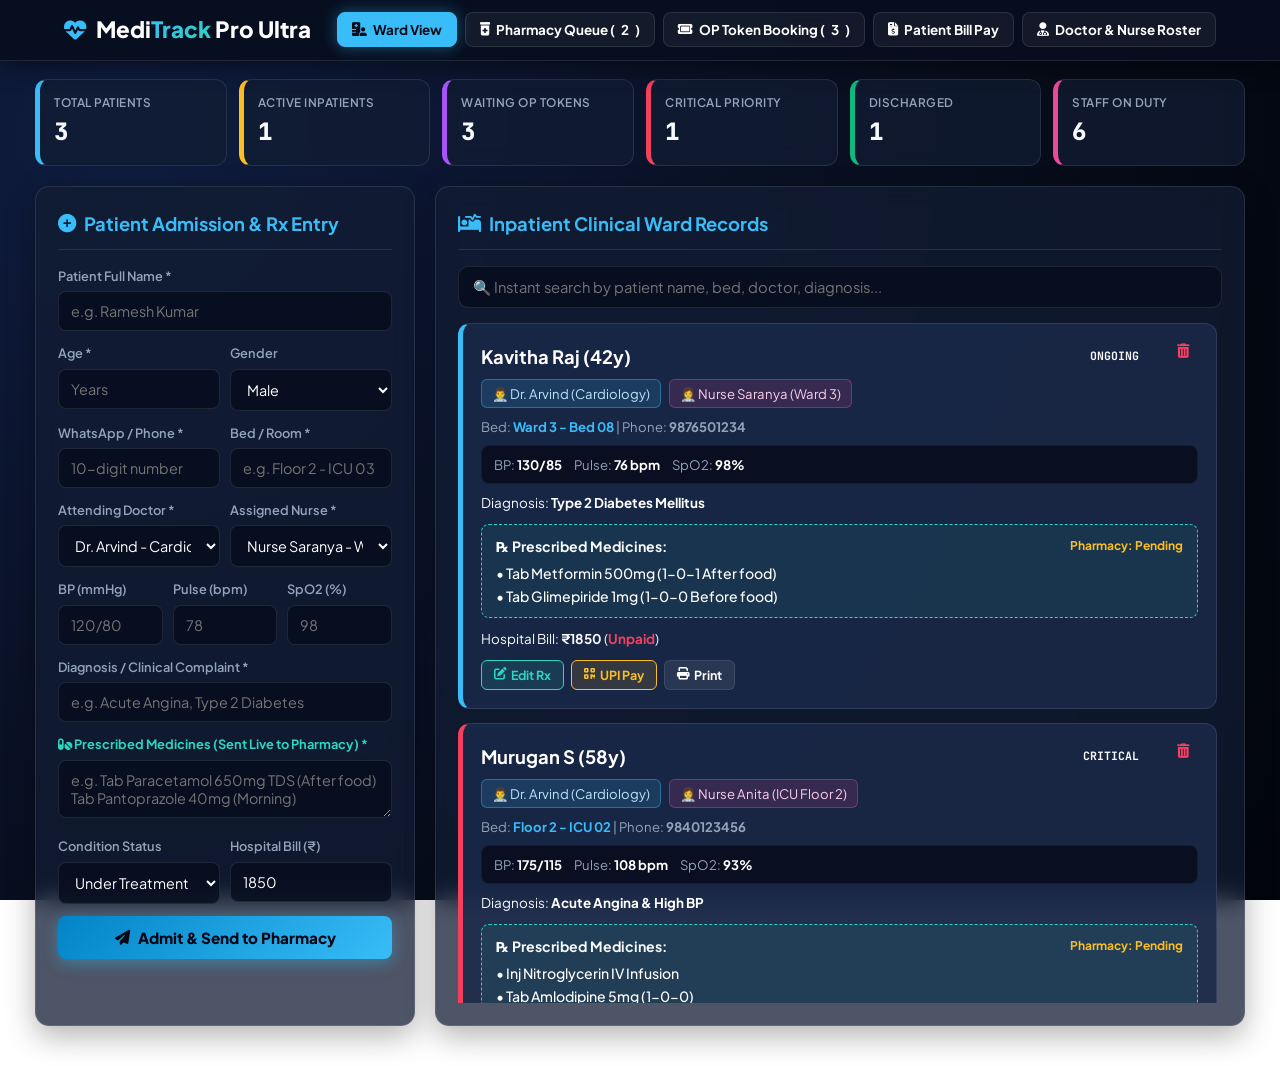
==== commit ed7d4ca2: "Create index.html" ====
--- a/index.html
+++ b/index.html
@@ -3,194 +3,248 @@
 <head>
   <meta charset="UTF-8">
   <meta name="viewport" content="width=device-width, initial-scale=1.0">
-  <title>MediTrack Ultra - Clinical Hospital System</title>
+  <title>MediTrack Pro Ultra - Clinical Hospital System</title>
+  <link rel="stylesheet" href="https://cdnjs.cloudflare.com/ajax/libs/font-awesome/6.4.0/css/all.min.css">
+  <link rel="preconnect" href="https://fonts.googleapis.com">
+  <link rel="preconnect" href="https://fonts.gstatic.com" crossorigin>
+  <link href="https://fonts.googleapis.com/css2?family=Plus+Jakarta+Sans:wght@300;400;500;600;700;800&family=JetBrains+Mono:wght@400;600;700&display=swap" rel="stylesheet">
+
   <style>
     :root {
-      --bg: #0b132b;
-      --card-bg: #1c2541;
-      --card-alt: #243256;
-      --primary: #48cae4;
-      --accent: #00f5d4;
-      --warning: #ffb703;
-      --danger: #ef476f;
-      --success: #06d6a0;
-      --staff-accent: #b5179e;
-      --token-accent: #7209b7;
-      --text: #ffffff;
-      --text-muted: #90e0ef;
-      --border: rgba(255, 255, 255, 0.12);
-    }
-
-    * { box-sizing: border-box; margin: 0; padding: 0; font-family: -apple-system, BlinkMacSystemFont, "Segoe UI", Roboto, sans-serif; }
-    body { background: var(--bg); color: var(--text); padding-bottom: 50px; }
-
+      --bg: #060b17;
+      --card-bg: rgba(18, 28, 51, 0.75);
+      --card-alt: rgba(28, 42, 74, 0.85);
+      --card-highlight: #132347;
+      --primary: #38bdf8;
+      --primary-glow: rgba(56, 189, 248, 0.4);
+      --accent: #2dd4bf;
+      --warning: #fbbf24;
+      --danger: #f43f5e;
+      --success: #10b981;
+      --token-accent: #a855f7;
+      --token-glow: rgba(168, 85, 247, 0.35);
+      --staff-accent: #ec4899;
+      --text: #f8fafc;
+      --text-muted: #94a3b8;
+      --border: rgba(255, 255, 255, 0.1);
+      --border-focus: rgba(56, 189, 248, 0.6);
+    }
+
+    * { box-sizing: border-box; margin: 0; padding: 0; font-family: 'Plus Jakarta Sans', system-ui, sans-serif; }
+    body { background: radial-gradient(circle at 10% 15%, #0f1c3f 0%, #060b17 70%, #02050d 100%); background-attachment: fixed; color: var(--text); min-height: 100vh; padding-bottom: 50px; line-height: 1.6; }
+
+    /* Custom Scrollbars */
+    ::-webkit-scrollbar { width: 7px; height: 7px; }
+    ::-webkit-scrollbar-track { background: #060b17; }
+    ::-webkit-scrollbar-thumb { background: rgba(56, 189, 248, 0.3); border-radius: 10px; }
+    ::-webkit-scrollbar-thumb:hover { background: var(--primary); }
+
+    /* Animations */
+    @keyframes pulseGlow {
+      0%, 100% { transform: scale(1); filter: drop-shadow(0 0 4px var(--primary)); }
+      50% { transform: scale(1.15); filter: drop-shadow(0 0 14px var(--primary)); }
+    }
+    @keyframes liveCalling {
+      0% { box-shadow: 0 0 0 0 rgba(16, 185, 129, 0.7); }
+      70% { box-shadow: 0 0 0 12px rgba(16, 185, 129, 0); }
+      100% { box-shadow: 0 0 0 0 rgba(16, 185, 129, 0); }
+    }
+
+    /* Top Command Header */
     header {
-      background: #080e21; border-bottom: 2px solid var(--primary);
-      padding: 12px 20px; display: flex; flex-wrap: wrap; justify-content: space-between; align-items: center; gap: 10px;
+      background: rgba(8, 14, 31, 0.94); backdrop-filter: blur(16px);
+      border-bottom: 1px solid var(--border); padding: 12px 5%;
+      display: flex; flex-wrap: wrap; justify-content: space-between; align-items: center; gap: 12px;
       position: sticky; top: 0; z-index: 100;
-    }
-
-    .brand { font-size: 1.3rem; font-weight: 800; color: var(--accent); display: flex; align-items: center; gap: 6px; }
-
-    .nav-tabs { display: flex; flex-wrap: wrap; gap: 6px; }
+      box-shadow: 0 4px 25px rgba(0,0,0,0.5);
+    }
+
+    .brand { font-size: 1.4rem; font-weight: 800; color: #fff; display: flex; align-items: center; gap: 10px; }
+    .brand i { color: var(--primary); animation: pulseGlow 2.5s infinite; }
+    .brand span { background: linear-gradient(135deg, var(--primary), var(--accent)); -webkit-background-clip: text; -webkit-text-fill-color: transparent; }
+
+    .nav-tabs { display: flex; flex-wrap: wrap; gap: 8px; }
     .nav-btn {
-      background: #111d3d; border: 1px solid var(--border); color: #fff;
-      padding: 8px 14px; border-radius: 6px; cursor: pointer; font-weight: 600; font-size: 0.85rem;
-    }
-    .nav-btn.active { background: var(--primary); color: #050a14; }
-    .nav-btn.pharma-tab.active { background: var(--warning); color: #050a14; }
-    .nav-btn.patient-tab.active { background: var(--accent); color: #050a14; }
-    .nav-btn.staff-tab.active { background: var(--staff-accent); color: #fff; }
-    .nav-btn.token-tab.active { background: var(--token-accent); color: #fff; }
-
+      background: rgba(255, 255, 255, 0.05); border: 1px solid var(--border); color: #fff;
+      padding: 8px 14px; border-radius: 8px; cursor: pointer; font-weight: 700; font-size: 0.84rem;
+      display: inline-flex; align-items: center; gap: 6px; transition: all 0.25s ease;
+    }
+    .nav-btn:hover { background: rgba(255, 255, 255, 0.12); transform: translateY(-1px); }
+    .nav-btn.active { background: var(--primary); color: #060b17; border-color: var(--primary); box-shadow: 0 0 16px var(--primary-glow); }
+    .nav-btn.pharma-tab.active { background: var(--warning); color: #060b17; border-color: var(--warning); box-shadow: 0 0 16px rgba(251, 191, 36, 0.4); }
+    .nav-btn.token-tab.active { background: var(--token-accent); color: #fff; border-color: var(--token-accent); box-shadow: 0 0 16px var(--token-glow); }
+    .nav-btn.patient-tab.active { background: var(--accent); color: #060b17; border-color: var(--accent); }
+    .nav-btn.staff-tab.active { background: var(--staff-accent); color: #fff; border-color: var(--staff-accent); }
+
+    /* Top Metrics Overview */
     .top-stats {
-      display: grid; grid-template-columns: repeat(auto-fit, minmax(130px, 1fr)); gap: 10px;
-      max-width: 1200px; margin: 15px auto; padding: 0 15px;
+      display: grid; grid-template-columns: repeat(auto-fit, minmax(140px, 1fr)); gap: 12px;
+      max-width: 1240px; margin: 18px auto 10px; padding: 0 15px;
     }
     .stat-box {
-      background: var(--card-bg); border-radius: 8px; padding: 12px;
-      border-left: 4px solid var(--primary); text-align: center;
-    }
+      background: var(--card-bg); border: 1px solid var(--border); border-radius: 12px;
+      padding: 14px; border-left: 5px solid var(--primary); backdrop-filter: blur(10px);
+      transition: transform 0.2s;
+    }
+    .stat-box:hover { transform: translateY(-2px); }
     .stat-box.warn { border-left-color: var(--warning); }
     .stat-box.crit { border-left-color: var(--danger); }
     .stat-box.succ { border-left-color: var(--success); }
     .stat-box.staff { border-left-color: var(--staff-accent); }
     .stat-box.token { border-left-color: var(--token-accent); }
-    .stat-box span { font-size: 0.75rem; color: var(--text-muted); display: block; }
-    .stat-box strong { font-size: 1.4rem; font-weight: 800; }
-
-    .main-wrap { max-width: 1200px; margin: 0 auto; padding: 0 15px; }
-
-    .grid-duo { display: grid; grid-template-columns: 360px 1fr; gap: 15px; }
-    @media (max-width: 850px) { .grid-duo { grid-template-columns: 1fr; } }
+    .stat-box span { font-size: 0.74rem; color: var(--text-muted); font-weight: 600; display: block; text-transform: uppercase; letter-spacing: 0.5px; }
+    .stat-box strong { font-size: 1.5rem; font-weight: 800; font-family: 'JetBrains Mono', monospace; }
+
+    .main-wrap { max-width: 1240px; margin: 0 auto; padding: 10px 15px; }
+
+    /* 2-Column Responsive Layout */
+    .grid-duo { display: grid; grid-template-columns: 380px 1fr; gap: 20px; }
+    @media (max-width: 920px) { .grid-duo { grid-template-columns: 1fr; } }
 
     .panel {
       background: var(--card-bg); border: 1px solid var(--border);
-      border-radius: 10px; padding: 18px;
-    }
-    .panel h3 { font-size: 1.05rem; color: var(--accent); margin-bottom: 12px; border-bottom: 1px solid var(--border); padding-bottom: 6px; }
-
-    .field { margin-bottom: 10px; text-align: left; }
-    .field label { display: block; font-size: 0.78rem; color: var(--text-muted); margin-bottom: 3px; font-weight: 600; }
+      border-radius: 14px; padding: 22px; backdrop-filter: blur(12px);
+      box-shadow: 0 10px 30px rgba(0,0,0,0.3);
+    }
+    .panel h3 {
+      font-size: 1.15rem; color: var(--primary); margin-bottom: 16px;
+      display: flex; align-items: center; gap: 8px; border-bottom: 1px solid var(--border); padding-bottom: 10px;
+    }
+
+    /* Form Inputs */
+    .field { margin-bottom: 12px; text-align: left; }
+    .field label { display: block; font-size: 0.8rem; color: var(--text-muted); margin-bottom: 5px; font-weight: 600; }
     .field input, .field select, .field textarea {
-      width: 100%; padding: 8px 10px; background: #0c1429; border: 1px solid var(--border);
-      color: #fff; border-radius: 6px; font-size: 0.88rem; outline: none;
-    }
-    .field input:focus, .field select:focus, .field textarea:focus { border-color: var(--primary); }
-    .row2 { display: flex; gap: 8px; }
+      width: 100%; padding: 10px 12px; background: rgba(8, 14, 31, 0.85); border: 1px solid var(--border);
+      color: #fff; border-radius: 8px; font-size: 0.9rem; outline: none; transition: border-color 0.25s;
+    }
+    .field input:focus, .field select:focus, .field textarea:focus { border-color: var(--border-focus); box-shadow: 0 0 10px var(--primary-glow); }
+    .row2 { display: flex; gap: 10px; }
     .row2 .field { flex: 1; }
 
     .btn-main {
-      width: 100%; padding: 10px; background: var(--primary); color: #050a14;
-      border: none; border-radius: 6px; font-weight: 700; cursor: pointer; margin-top: 5px; font-size: 0.9rem;
-    }
-    .btn-main:hover { filter: brightness(1.15); }
+      width: 100%; padding: 12px; background: linear-gradient(135deg, #0284c7, #38bdf8); color: #040814;
+      border: none; border-radius: 8px; font-weight: 800; cursor: pointer; font-size: 0.95rem;
+      display: inline-flex; justify-content: center; align-items: center; gap: 8px;
+      transition: all 0.25s ease; box-shadow: 0 4px 15px var(--primary-glow);
+    }
+    .btn-main:hover { filter: brightness(1.15); transform: translateY(-1px); }
 
     .search-box {
-      width: 100%; padding: 9px 12px; background: #0c1429; border: 1px solid var(--border);
-      color: #fff; border-radius: 6px; font-size: 0.9rem; margin-bottom: 12px;
-    }
-
-    .cards-list { display: flex; flex-direction: column; gap: 12px; max-height: 650px; overflow-y: auto; padding-right: 4px; }
+      width: 100%; padding: 11px 14px; background: rgba(8, 14, 31, 0.85); border: 1px solid var(--border);
+      color: #fff; border-radius: 10px; font-size: 0.92rem; margin-bottom: 15px; outline: none;
+    }
+    .search-box:focus { border-color: var(--primary); }
+
+    /* Patient & Inpatient Cards */
+    .cards-list { display: flex; flex-direction: column; gap: 14px; max-height: 680px; overflow-y: auto; padding-right: 5px; }
     .pat-card {
-      background: var(--card-alt); border-radius: 8px; padding: 14px;
-      border-left: 4px solid var(--primary); position: relative;
-    }
+      background: var(--card-alt); border-radius: 12px; padding: 18px;
+      border: 1px solid var(--border); border-left: 5px solid var(--primary);
+      position: relative; transition: transform 0.2s, border-color 0.2s;
+    }
+    .pat-card:hover { border-color: rgba(255, 255, 255, 0.25); transform: translateY(-2px); }
     .pat-card.Critical { border-left-color: var(--danger); }
     .pat-card.Recovered { border-left-color: var(--success); }
 
-    .pat-head { display: flex; justify-content: space-between; align-items: center; margin-bottom: 6px; }
-    .pat-head h4 { font-size: 1.05rem; }
-    .badge-status { font-size: 0.7rem; padding: 2px 7px; border-radius: 4px; font-weight: 700; background: #111d3d; }
-
-    .staff-badge-row {
-      display: flex; gap: 8px; flex-wrap: wrap; margin: 6px 0; font-size: 0.82rem;
-    }
-    .staff-tag {
-      background: rgba(181, 23, 158, 0.2); border: 1px solid var(--staff-accent);
-      padding: 3px 8px; border-radius: 4px; color: #fff;
-    }
+    .pat-head { display: flex; justify-content: space-between; align-items: center; margin-bottom: 8px; }
+    .pat-head h4 { font-size: 1.15rem; color: #fff; display: flex; align-items: center; gap: 8px; }
+    .badge-status { font-size: 0.72rem; padding: 3px 9px; border-radius: 20px; font-weight: 700; font-family: 'JetBrains Mono', monospace; text-transform: uppercase; }
+
+    .staff-badge-row { display: flex; gap: 8px; flex-wrap: wrap; margin: 8px 0; font-size: 0.82rem; }
+    .staff-tag { background: rgba(236, 72, 153, 0.15); border: 1px solid rgba(236, 72, 153, 0.4); padding: 3px 10px; border-radius: 6px; color: #fbcfe8; }
+    .staff-tag.doc { background: rgba(56, 189, 248, 0.15); border-color: rgba(56, 189, 248, 0.4); color: #bae6fd; }
 
     .vitals-row {
-      display: flex; gap: 10px; flex-wrap: wrap; background: #0c1429;
-      padding: 6px 10px; border-radius: 6px; font-size: 0.8rem; margin: 6px 0;
+      display: flex; gap: 12px; flex-wrap: wrap; background: rgba(8, 14, 31, 0.9);
+      padding: 8px 12px; border-radius: 8px; font-size: 0.82rem; margin: 8px 0;
+      font-family: 'JetBrains Mono', monospace; border: 1px solid rgba(255, 255, 255, 0.05);
     }
     .vitals-row span { color: var(--text-muted); }
     .vitals-row strong { color: #fff; }
 
     .rx-box {
-      background: rgba(0, 245, 212, 0.08); border: 1px dashed var(--accent);
-      border-radius: 6px; padding: 8px 10px; margin: 8px 0; font-size: 0.85rem;
-    }
-    .rx-box pre { white-space: pre-line; font-family: inherit; margin-top: 4px; color: #fff; font-size: 0.85rem; }
-
-    .btn-row { display: flex; flex-wrap: wrap; gap: 6px; margin-top: 8px; }
+      background: rgba(45, 212, 191, 0.08); border: 1px dashed var(--accent);
+      border-radius: 8px; padding: 10px 14px; margin: 10px 0; font-size: 0.88rem;
+    }
+    .rx-box pre { white-space: pre-line; font-family: inherit; margin-top: 5px; color: #fff; font-size: 0.88rem; font-weight: 500; }
+
+    .btn-row { display: flex; flex-wrap: wrap; gap: 7px; margin-top: 10px; }
     .btn-sub {
-      background: #111d3d; border: 1px solid var(--border); color: #fff;
-      padding: 5px 10px; border-radius: 4px; font-size: 0.75rem; cursor: pointer; font-weight: 600;
-    }
-    .btn-sub:hover { filter: brightness(1.2); }
-    .btn-sub.rx { border-color: var(--accent); color: var(--accent); }
-    .btn-sub.pay { border-color: var(--warning); color: var(--warning); }
-    .btn-sub.del { position: absolute; top: 12px; right: 12px; background: none; border: none; color: var(--danger); font-size: 0.85rem; }
+      background: rgba(255, 255, 255, 0.08); border: 1px solid var(--border); color: #fff;
+      padding: 6px 12px; border-radius: 6px; font-size: 0.78rem; cursor: pointer; font-weight: 700;
+      display: inline-flex; align-items: center; gap: 5px; transition: all 0.2s;
+    }
+    .btn-sub:hover { filter: brightness(1.25); transform: translateY(-1px); }
+    .btn-sub.rx { border-color: var(--accent); color: var(--accent); background: rgba(45, 212, 191, 0.12); }
+    .btn-sub.pay { border-color: var(--warning); color: var(--warning); background: rgba(251, 191, 36, 0.12); }
+    .btn-sub.del { position: absolute; top: 14px; right: 14px; background: none; border: none; color: var(--danger); font-size: 0.9rem; }
 
     .inline-rx-form {
-      display: none; background: #0c1429; border: 1px solid var(--primary);
-      border-radius: 6px; padding: 10px; margin: 8px 0;
-    }
-
-    .staff-table {
-      width: 100%; border-collapse: collapse; margin-top: 10px; font-size: 0.85rem;
-    }
-    .staff-table th, .staff-table td {
-      border: 1px solid var(--border); padding: 8px 10px; text-align: left;
-    }
-    .staff-table th { background: #111d3d; color: var(--primary); }
-
+      display: none; background: rgba(8, 14, 31, 0.95); border: 1px solid var(--primary);
+      border-radius: 8px; padding: 12px; margin: 10px 0;
+    }
+
+    /* Staff Table */
+    .staff-table { width: 100%; border-collapse: collapse; margin-top: 10px; font-size: 0.85rem; }
+    .staff-table th, .staff-table td { border: 1px solid var(--border); padding: 10px; text-align: left; }
+    .staff-table th { background: #0c1429; color: var(--primary); font-weight: 700; }
+
+    /* OP Token Card Design */
+    .token-card {
+      background: var(--card-alt); border: 1px solid var(--border); border-left: 5px solid var(--token-accent);
+      border-radius: 12px; padding: 16px; margin-bottom: 12px; position: relative;
+    }
+    .token-card.active-cabin {
+      border-left-color: var(--success);
+      animation: liveCalling 2s infinite;
+      background: rgba(16, 185, 129, 0.08);
+    }
+    .token-badge {
+      font-size: 1.5rem; font-weight: 800; color: #fff; font-family: 'JetBrains Mono', monospace;
+      background: linear-gradient(135deg, #7e22ce, #a855f7); padding: 4px 14px; border-radius: 8px;
+      display: inline-block; box-shadow: 0 2px 10px var(--token-glow);
+    }
+    .queue-counter {
+      background: rgba(251, 191, 36, 0.12); border: 1px solid rgba(251, 191, 36, 0.4);
+      color: var(--warning); padding: 8px 12px; border-radius: 8px; font-weight: 700; font-size: 0.84rem; margin: 10px 0;
+      display: flex; align-items: center; justify-content: space-between;
+    }
+
+    /* Modal for QR Payment */
     .qr-modal {
       display: none; position: fixed; top: 0; left: 0; width: 100%; height: 100%;
-      background: rgba(0,0,0,0.8); z-index: 200; justify-content: center; align-items: center; padding: 15px;
+      background: rgba(0,0,0,0.85); backdrop-filter: blur(8px); z-index: 200;
+      justify-content: center; align-items: center; padding: 15px;
     }
     .qr-box {
-      background: var(--card-bg); border: 1px solid var(--border);
-      border-radius: 10px; padding: 20px; max-width: 380px; width: 100%; text-align: center;
-    }
-
-    /* Token System Styles */
-    .token-card {
-      background: #0f1c3f; border: 1px solid var(--token-accent);
-      border-radius: 8px; padding: 15px; margin-bottom: 12px;
-    }
-    .token-badge {
-      font-size: 1.4rem; font-weight: 800; color: var(--accent);
-      background: rgba(0, 245, 212, 0.1); padding: 4px 12px; border-radius: 6px; display: inline-block;
-    }
-    .queue-counter {
-      background: rgba(255, 183, 3, 0.15); border: 1px solid var(--warning);
-      color: var(--warning); padding: 6px 12px; border-radius: 6px; font-weight: 700; font-size: 0.85rem; margin: 8px 0;
-    }
-    .doc-schedule-card {
-      background: var(--card-alt); border-radius: 8px; padding: 12px; margin-bottom: 10px; border-left: 4px solid var(--accent);
+      background: #0f172a; border: 1px solid var(--border);
+      border-radius: 16px; padding: 25px; max-width: 380px; width: 100%; text-align: center;
+      box-shadow: 0 15px 45px rgba(0,0,0,0.7);
     }
   </style>
 </head>
 <body>
 
+  <!-- Top Header Command Center -->
   <header>
-    <div class="brand">🩺 MediTrack Ultra</div>
+    <div class="brand">
+      <i class="fa-solid fa-heart-pulse"></i>
+      <div>Medi<span>Track</span> Pro Ultra</div>
+    </div>
     <div class="nav-tabs">
-      <button type="button" class="nav-btn active" id="tWard" onclick="setScreen('ward')">Ward View</button>
-      <button type="button" class="nav-btn pharma-tab" id="tPharma" onclick="setScreen('pharma')">Pharmacy Queue (<span id="cPharmaQueue">0</span>)</button>
-      <button type="button" class="nav-btn token-tab" id="tToken" onclick="setScreen('token')">OP Token Booking (<span id="cActiveTokens">0</span>)</button>
-      <button type="button" class="nav-btn patient-tab" id="tPatient" onclick="setScreen('patient')">Patient Bill Pay</button>
-      <button type="button" class="nav-btn staff-tab" id="tStaff" onclick="setScreen('staff')">Doctor & Nurse Roster</button>
+      <button type="button" class="nav-btn active" id="tWard" onclick="setScreen('ward')"><i class="fa-solid fa-hospital-user"></i> Ward View</button>
+      <button type="button" class="nav-btn pharma-tab" id="tPharma" onclick="setScreen('pharma')"><i class="fa-solid fa-prescription-bottle-medical"></i> Pharmacy Queue (<span id="cPharmaQueue">0</span>)</button>
+      <button type="button" class="nav-btn token-tab" id="tToken" onclick="setScreen('token')"><i class="fa-solid fa-ticket"></i> OP Token Booking (<span id="cActiveTokens">0</span>)</button>
+      <button type="button" class="nav-btn patient-tab" id="tPatient" onclick="setScreen('patient')"><i class="fa-solid fa-file-invoice-dollar"></i> Patient Bill Pay</button>
+      <button type="button" class="nav-btn staff-tab" id="tStaff" onclick="setScreen('staff')"><i class="fa-solid fa-user-doctor"></i> Doctor & Nurse Roster</button>
     </div>
   </header>
 
-  <!-- Metrics Counters -->
+  <!-- Live Hospital Status Counters -->
   <div class="top-stats">
     <div class="stat-box"><span>Total Patients</span><strong id="mTotal">0</strong></div>
-    <div class="stat-box warn"><span>Active Treatment</span><strong id="mActive">0</strong></div>
+    <div class="stat-box warn"><span>Active Inpatients</span><strong id="mActive">0</strong></div>
     <div class="stat-box token"><span>Waiting OP Tokens</span><strong id="mTokens">0</strong></div>
     <div class="stat-box crit"><span>Critical Priority</span><strong id="mCrit">0</strong></div>
     <div class="stat-box succ"><span>Discharged</span><strong id="mDisc">0</strong></div>
@@ -198,14 +252,14 @@
   </div>
 
   <div class="main-wrap">
-    <!-- 1. WARD VIEW -->
+    <!-- 1. WARD & INPATIENT VIEW -->
     <div id="viewWard" class="grid-duo">
       <div class="panel">
-        <h3>+ New Patient Admission</h3>
+        <h3><i class="fa-solid fa-circle-plus"></i> Patient Admission & Rx Entry</h3>
         <form onsubmit="admitPatient(event)">
           <div class="field">
             <label>Patient Full Name *</label>
-            <input type="text" id="pName" required placeholder="Patient name">
+            <input type="text" id="pName" required placeholder="e.g. Ramesh Kumar">
           </div>
           <div class="row2">
             <div class="field">
@@ -223,12 +277,12 @@
           </div>
           <div class="row2">
             <div class="field">
-              <label>Phone *</label>
+              <label>WhatsApp / Phone *</label>
               <input type="tel" id="pPhone" required placeholder="10-digit number">
             </div>
             <div class="field">
-              <label>Bed / Ward *</label>
-              <input type="text" id="pBed" required placeholder="e.g. ICU-01 or Ward-4">
+              <label>Bed / Room *</label>
+              <input type="text" id="pBed" required placeholder="e.g. Floor 2 - ICU 03">
             </div>
           </div>
           <div class="row2">
@@ -243,56 +297,56 @@
           </div>
           <div class="row2">
             <div class="field">
-              <label>BP</label>
+              <label>BP (mmHg)</label>
               <input type="text" id="vBp" placeholder="120/80">
             </div>
             <div class="field">
-              <label>Pulse</label>
+              <label>Pulse (bpm)</label>
               <input type="number" id="vPulse" placeholder="78">
             </div>
             <div class="field">
-              <label>SpO2</label>
+              <label>SpO2 (%)</label>
               <input type="number" id="vSpo2" placeholder="98">
             </div>
           </div>
           <div class="field">
-            <label>Diagnosis / Complaint *</label>
-            <input type="text" id="pDiag" required placeholder="e.g. Hypertension, Pneumonia">
+            <label>Diagnosis / Clinical Complaint *</label>
+            <input type="text" id="pDiag" required placeholder="e.g. Acute Angina, Type 2 Diabetes">
           </div>
           <div class="field">
-            <label>Prescribed Medicines (Sent to Pharmacy) *</label>
+            <label style="color:var(--accent); font-weight:700;"><i class="fa-solid fa-pills"></i> Prescribed Medicines (Sent Live to Pharmacy) *</label>
             <textarea id="pRx" required placeholder="e.g. Tab Paracetamol 650mg TDS (After food)&#10;Tab Pantoprazole 40mg (Morning)"></textarea>
           </div>
           <div class="row2">
             <div class="field">
-              <label>Status</label>
+              <label>Condition Status</label>
               <select id="pStat">
                 <option value="Ongoing">Under Treatment</option>
-                <option value="Critical">Critical</option>
-                <option value="Recovered">Recovered</option>
+                <option value="Critical">Critical Priority</option>
+                <option value="Recovered">Recovered / Normal</option>
               </select>
             </div>
             <div class="field">
               <label>Hospital Bill (₹)</label>
-              <input type="number" id="pBill" value="1500">
-            </div>
-          </div>
-          <button type="submit" class="btn-main">Admit & Send to Pharmacy</button>
+              <input type="number" id="pBill" value="1850">
+            </div>
+          </div>
+          <button type="submit" class="btn-main"><i class="fa-solid fa-paper-plane"></i> Admit & Send to Pharmacy</button>
         </form>
       </div>
 
       <div class="panel">
-        <h3>Clinical Ward Records</h3>
-        <input type="text" class="search-box" id="inpSearch" placeholder="🔍 Search patient name, bed, doctor, nurse..." oninput="doSearch()">
+        <h3><i class="fa-solid fa-bed-pulse"></i> Inpatient Clinical Ward Records</h3>
+        <input type="text" class="search-box" id="inpSearch" placeholder="🔍 Instant search by patient name, bed, doctor, diagnosis..." oninput="doSearch()">
         <div id="wardCards" class="cards-list"></div>
       </div>
     </div>
 
-    <!-- 2. PHARMACY VIEW -->
+    <!-- 2. PHARMACY DISPENSE VIEW -->
     <div id="viewPharma" style="display: none;">
       <div class="panel">
-        <h3 style="color: var(--warning);">Ground Floor Pharmacy Dispense Queue</h3>
-        <input type="text" class="search-box" id="pharmaSearch" placeholder="🔍 Pharmacist: Search patient, bed or doctor..." oninput="renderPharmaQueue()">
+        <h3 style="color: var(--warning);"><i class="fa-solid fa-mortar-pestle"></i> Ground Floor Pharmacy Dispense Queue</h3>
+        <input type="text" class="search-box" id="pharmaSearch" placeholder="🔍 Search patient name or bed to dispense medications..." oninput="renderPharmaQueue()">
         <div id="pharmaCards" class="cards-list"></div>
       </div>
     </div>
@@ -300,19 +354,18 @@
     <!-- 3. ONLINE OP TOKEN BOOKING VIEW -->
     <div id="viewToken" style="display: none;">
       <div class="grid-duo">
-        <!-- Token Booking Form -->
         <div class="panel">
-          <h3 style="color: var(--accent);">🎟️ Book Outpatient (OP) Token</h3>
+          <h3 style="color: var(--token-accent);"><i class="fa-solid fa-ticket-simple"></i> Online Outpatient (OP) Token Booking</h3>
           <form onsubmit="bookOpToken(event)">
             <div class="field">
-              <label>Select Doctor & Timing *</label>
+              <label>Select Doctor & Consultation Hours *</label>
               <select id="tokDocSelect" onchange="updateDocAvailabilityBadge()"></select>
             </div>
-            <div id="docAvailBadge" style="font-size:0.8rem; padding:6px 10px; border-radius:6px; margin-bottom:10px; background:#0c1429; color:var(--accent);"></div>
+            <div id="docAvailBadge" style="font-size:0.84rem; padding:8px 12px; border-radius:8px; margin-bottom:12px; background:rgba(168,85,247,0.1); border:1px solid var(--token-accent);"></div>
 
             <div class="field">
               <label>Patient Full Name *</label>
-              <input type="text" id="tokName" required placeholder="Enter patient name">
+              <input type="text" id="tokName" required placeholder="Enter full name">
             </div>
             <div class="row2">
               <div class="field">
@@ -329,20 +382,21 @@
               </div>
             </div>
             <div class="field">
-              <label>WhatsApp / Mobile Number *</label>
+              <label>Mobile Number (For Token SMS/WhatsApp) *</label>
               <input type="tel" id="tokPhone" required placeholder="10-digit mobile number">
             </div>
             <div class="field">
-              <label>Reason for Visit / Problem</label>
-              <input type="text" id="tokReason" placeholder="e.g. Fever, Chest Discomfort, Knee Pain">
-            </div>
-            <button type="submit" class="btn-main" style="background: var(--token-accent); color: #fff;">Get OP Token Now</button>
+              <label>Chief Health Problem / Reason for Visit</label>
+              <input type="text" id="tokReason" placeholder="e.g. Chest pain, Fever, Ortho checkup">
+            </div>
+            <button type="submit" class="btn-main" style="background: linear-gradient(135deg, #9333ea, #c084fc); color: #fff;">
+              <i class="fa-solid fa-check-circle"></i> Generate OP Token Now
+            </button>
           </form>
         </div>
 
-        <!-- Live Queue Status & Token Management -->
         <div class="panel">
-          <h3 style="color: var(--accent);">Live OP Waiting Queue & Timings</h3>
+          <h3 style="color: var(--token-accent);"><i class="fa-solid fa-users-line"></i> Live OP Waiting Queue & Timings</h3>
           <div id="liveQueueDisplay" class="cards-list"></div>
         </div>
       </div>
@@ -350,11 +404,13 @@
 
     <!-- 4. PATIENT PORTAL VIEW -->
     <div id="viewPatient" style="display: none;">
-      <div class="panel" style="max-width: 700px; margin: 0 auto;">
-        <h3 style="color: var(--accent); text-align: center;">Patient Online Bill & Prescription Portal</h3>
+      <div class="panel" style="max-width: 720px; margin: 0 auto;">
+        <h3 style="color: var(--accent); text-align: center;"><i class="fa-solid fa-mobile-screen"></i> Patient Online Bill & Prescription Portal</h3>
         <div class="row2" style="margin-bottom: 15px;">
-          <input type="text" id="patLookup" class="search-box" style="margin-bottom:0;" placeholder="Enter Patient Phone or Name">
-          <button type="button" class="btn-main" style="width: 140px; margin-top:0;" onclick="findPatientBill()">View Bill</button>
+          <input type="text" id="patLookup" class="search-box" style="margin-bottom:0;" placeholder="Enter Registered Phone or Patient Name">
+          <button type="button" class="btn-main" style="width: 150px; margin-top:0;" onclick="findPatientBill()">
+            <i class="fa-solid fa-magnifying-glass"></i> View My Bill
+          </button>
         </div>
         <div id="patientResult"></div>
       </div>
@@ -364,7 +420,7 @@
     <div id="viewStaff" style="display: none;">
       <div class="grid-duo">
         <div class="panel">
-          <h3 style="color: var(--staff-accent);">+ Add Medical Staff & Schedule</h3>
+          <h3 style="color: var(--staff-accent);"><i class="fa-solid fa-user-plus"></i> Add Medical Staff & Schedule</h3>
           <form onsubmit="addStaffMember(event)">
             <div class="field">
               <label>Staff Role *</label>
@@ -404,7 +460,7 @@
         </div>
 
         <div class="panel">
-          <h3 style="color: var(--staff-accent);">Doctor Timings & Staff Directory</h3>
+          <h3 style="color: var(--staff-accent);"><i class="fa-solid fa-clipboard-user"></i> Active Doctor Timings & Directory</h3>
           <div style="overflow-x: auto;">
             <table class="staff-table">
               <thead>
@@ -412,7 +468,7 @@
                   <th>Role</th>
                   <th>Name</th>
                   <th>Department</th>
-                  <th>Available Timings</th>
+                  <th>OP Timings</th>
                   <th>Status</th>
                   <th>Action</th>
                 </tr>
@@ -428,20 +484,20 @@
   <!-- QR Payment Modal -->
   <div class="qr-modal" id="qrModal">
     <div class="qr-box">
-      <h3 style="color: var(--warning); margin-bottom: 6px;">Hospital Bill UPI Payment</h3>
+      <h3 style="color: var(--warning); margin-bottom: 6px;"><i class="fa-solid fa-qrcode"></i> UPI Hospital Bill Payment</h3>
       <p id="qrPatName" style="font-size:0.85rem; color:var(--text-muted);"></p>
-      <h2 id="qrAmount" style="font-size: 1.8rem; margin: 10px 0; color:#fff;">₹0</h2>
-      <img id="qrImg" src="" alt="UPI QR" style="width: 180px; height: 180px; margin: 8px auto; display: block; background: #fff; padding: 8px; border-radius: 8px;">
-      <p style="font-size: 0.75rem; color: var(--text-muted); margin-bottom: 12px;">Scan with GPay, PhonePe, Paytm or any UPI App</p>
+      <h2 id="qrAmount" style="font-size: 1.9rem; margin: 10px 0; color:#fff; font-family:'JetBrains Mono', monospace;">₹0</h2>
+      <img id="qrImg" src="" alt="UPI QR" style="width: 190px; height: 190px; margin: 8px auto; display: block; background: #fff; padding: 10px; border-radius: 12px;">
+      <p style="font-size: 0.78rem; color: var(--text-muted); margin-bottom: 14px;">Scan using GPay, PhonePe, Paytm or any UPI App</p>
       <div class="row2">
-        <button type="button" class="btn-main" style="background: var(--success);" onclick="confirmPaymentDone()">I Have Paid</button>
+        <button type="button" class="btn-main" style="background: var(--success);" onclick="confirmPaymentDone()"><i class="fa-solid fa-check"></i> I Have Paid</button>
         <button type="button" class="btn-main" style="background: #334155; color: #fff;" onclick="closePaymentModal()">Close</button>
       </div>
     </div>
   </div>
 
   <script>
-    // Initial Staff Directory with Available Timings
+    // Initial Master Roster
     const seedStaff = [
       { id: 1, role: "Doctor", name: "Dr. Arvind", dept: "Cardiology", timing: "09:00 AM - 01:00 PM & 05:00 PM - 08:00 PM", status: "In Clinic", phone: "9841023456" },
       { id: 2, role: "Doctor", name: "Dr. Priya", dept: "General Medicine", timing: "10:00 AM - 02:00 PM", status: "In Clinic", phone: "9841056789" },
@@ -451,7 +507,7 @@
       { id: 6, role: "Nurse", name: "Nurse Malar", dept: "Post-Op Ward", timing: "Evening Shift (04:00 PM - 12:00 AM)", status: "In Clinic", phone: "9789067890" }
     ];
 
-    // Initial Patient Records
+    // Initial Inpatient Records
     const seedPatients = [
       {
         id: 101,
@@ -466,7 +522,7 @@
         pulse: "76",
         spo2: "98%",
         diag: "Type 2 Diabetes Mellitus",
-        rx: "Tab Metformin 500mg (1-0-1 After food)\nTab Glimepiride 1mg (1-0-0 Before food)",
+        rx: "• Tab Metformin 500mg (1-0-1 After food)\n• Tab Glimepiride 1mg (1-0-0 Before food)",
         status: "Ongoing",
         bill: 1850,
         billPaid: false,
@@ -485,7 +541,7 @@
         pulse: "108",
         spo2: "93%",
         diag: "Acute Angina & High BP",
-        rx: "Inj Nitroglycerin IV Infusion\nTab Amlodipine 5mg (1-0-0)",
+        rx: "• Inj Nitroglycerin IV Infusion\n• Tab Amlodipine 5mg (1-0-0)",
         status: "Critical",
         bill: 5600,
         billPaid: false,
@@ -504,7 +560,7 @@
         pulse: "72",
         spo2: "99%",
         diag: "Post Appendectomy",
-        rx: "Tab Cefixime 200mg (1-0-1)\nTab Paracetamol 650mg (SOS)",
+        rx: "• Tab Cefixime 200mg (1-0-1)\n• Tab Paracetamol 650mg (SOS)",
         status: "Recovered",
         bill: 12400,
         billPaid: true,
@@ -512,7 +568,7 @@
       }
     ];
 
-    // Initial OP Tokens
+    // Initial Live OP Tokens
     const seedTokens = [
       { id: 201, tokenNo: "OP-101", doctor: "Dr. Arvind (Cardiology)", name: "Selvam M", age: 48, gender: "Male", phone: "9898012345", reason: "Chest tightness", time: "10:15 AM", status: "Waiting" },
       { id: 202, tokenNo: "OP-102", doctor: "Dr. Arvind (Cardiology)", name: "Radha V", age: 36, gender: "Female", phone: "9898067890", reason: "BP checkup", time: "10:30 AM", status: "Waiting" },
@@ -526,13 +582,13 @@
 
     function initStore() {
       try {
-        const storedPat = localStorage.getItem("meditrack_ultra_pat_v3");
+        const storedPat = localStorage.getItem("meditrack_ultra_pat_v4");
         patientStore = storedPat ? JSON.parse(storedPat) : seedPatients.slice();
 
-        const storedStaff = localStorage.getItem("meditrack_ultra_staff_v3");
+        const storedStaff = localStorage.getItem("meditrack_ultra_staff_v4");
         staffStore = storedStaff ? JSON.parse(storedStaff) : seedStaff.slice();
 
-        const storedTokens = localStorage.getItem("meditrack_ultra_tokens_v3");
+        const storedTokens = localStorage.getItem("meditrack_ultra_tokens_v4");
         tokenStore = storedTokens ? JSON.parse(storedTokens) : seedTokens.slice();
       } catch (e) {
         patientStore = seedPatients.slice();
@@ -543,9 +599,9 @@
     }
 
     function saveAll() {
-      localStorage.setItem("meditrack_ultra_pat_v3", JSON.stringify(patientStore));
-      localStorage.setItem("meditrack_ultra_staff_v3", JSON.stringify(staffStore));
-      localStorage.setItem("meditrack_ultra_tokens_v3", JSON.stringify(tokenStore));
+      localStorage.setItem("meditrack_ultra_pat_v4", JSON.stringify(patientStore));
+      localStorage.setItem("meditrack_ultra_staff_v4", JSON.stringify(staffStore));
+      localStorage.setItem("meditrack_ultra_tokens_v4", JSON.stringify(tokenStore));
       populateDropdowns();
       renderDashboard();
     }
@@ -572,8 +628,16 @@
       const badge = document.getElementById("docAvailBadge");
       if (doc && badge) {
         const waitingCount = tokenStore.filter(t => t.doctor === selected && t.status === "Waiting").length;
-        badge.innerHTML = `⏱️ <strong>Available:</strong> ${doc.timing} | <strong>Status:</strong> <span style="color:${doc.status === 'In Clinic' ? 'var(--success)' : 'var(--danger)'};">${doc.status}</span> | <strong>Patients Waiting:</strong> ${waitingCount}`;
-      }
+        badge.innerHTML = `⏱️ <strong>OP Hours:</strong> ${doc.timing} | <strong>Status:</strong> <span style="color:${doc.status === 'In Clinic' ? 'var(--success)' : 'var(--danger)'}; font-weight:700;">${doc.status}</span> | <strong>Patients Waiting:</strong> <span style="color:var(--warning); font-weight:700;">${waitingCount}</span>`;
+      }
+    }
+
+    function toggleStaffDutyStatus(id) {
+      const staff = staffStore.find(s => s.id === id);
+      if (!staff) return;
+      staff.status = staff.status === "In Clinic" ? "Off Duty" : (staff.status === "Off Duty" ? "In Surgery" : "In Clinic");
+      saveAll();
+      renderStaffTable();
     }
 
     function setScreen(screen) {
@@ -595,14 +659,12 @@
       if (screen === "staff") renderStaffTable();
     }
 
-    // Book Online OP Token
+    // Book OP Token
     function bookOpToken(e) {
       e.preventDefault();
       const docVal = document.getElementById("tokDocSelect").value;
       const nextNum = 101 + tokenStore.length;
       const newTokenNo = "OP-" + nextNum;
-
-      // Count waiting ahead for this specific doctor
       const aheadCount = tokenStore.filter(t => t.doctor === docVal && t.status === "Waiting").length;
 
       const newTok = {
@@ -624,7 +686,7 @@
       updateDocAvailabilityBadge();
       renderTokenQueue();
 
-      alert(`🎉 OP Token Booked Successfully!\n\nYour Token: ${newTokenNo}\nDoctor: ${docVal}\nPatients Ahead in Queue: ${aheadCount}\nEst. Wait Time: ~${aheadCount * 10} minutes`);
+      alert(`🎉 OP Token Generated Successfully!\n\nToken: ${newTokenNo}\nDoctor: ${docVal}\nPatients Ahead: ${aheadCount}\nEst. Wait Time: ~${aheadCount * 10} mins`);
     }
 
     function callNextToken(id) {
@@ -633,7 +695,7 @@
       tok.status = "Consulting";
       saveAll();
       renderTokenQueue();
-      alert(`Calling ${tok.tokenNo} - ${tok.name} into Doctor's Cabin!`);
+      alert(`Calling ${tok.tokenNo} - ${tok.name} into Cabin!`);
     }
 
     function completeToken(id) {
@@ -650,16 +712,16 @@
       const aheadCount = tokenStore.filter(tok => tok.doctor === t.doctor && tok.status === "Waiting" && tok.id < t.id).length;
       const w = window.open("", "_blank");
       w.document.write(`
-        <div style="font-family:sans-serif; text-align:center; padding:30px; border:2px dashed #333; max-width:350px; margin:0 auto;">
-          <h2>City Care Hospital</h2>
-          <h3>Outpatient (OP) Token Slip</h3>
-          <div style="font-size:32px; font-weight:bold; margin:15px 0; color:#0284c7;">${t.tokenNo}</div>
-          <p><strong>Patient:</strong> ${t.name} (${t.age}y, ${t.gender})</p>
-          <p><strong>Consultant:</strong> ${t.doctor}</p>
-          <p><strong>Booked Time:</strong> ${t.time}</p>
-          <hr style="margin:15px 0;">
-          <p style="font-size:16px;"><strong>Patients Ahead in Queue:</strong> ${aheadCount}</p>
-          <p style="font-size:12px; color:#666;">Please wait outside the doctor's consultation room until your token is called.</p>
+        <div style="font-family:sans-serif; text-align:center; padding:30px; border:2px dashed #333; max-width:360px; margin:20px auto; border-radius:12px;">
+          <h2 style="margin:0; color:#0f766e;">City Care Hospital</h2>
+          <h4 style="margin:5px 0 15px; color:#64748b;">Outpatient (OP) Token Slip</h4>
+          <div style="font-size:36px; font-weight:bold; margin:15px 0; color:#0284c7;">${t.tokenNo}</div>
+          <p style="margin:4px 0;"><strong>Patient:</strong> ${t.name} (${t.age}y, ${t.gender})</p>
+          <p style="margin:4px 0;"><strong>Consultant:</strong> ${t.doctor}</p>
+          <p style="margin:4px 0;"><strong>Time:</strong> ${t.time}</p>
+          <hr style="margin:15px 0; border:0; border-top:1px dashed #ccc;">
+          <p style="font-size:16px; color:#b45309;"><strong>Patients Ahead in Queue:</strong> ${aheadCount}</p>
+          <p style="font-size:12px; color:#666;">Please wait outside the doctor's consultation room until your token is announced.</p>
         </div>
         <script>window.print();<\/script>
       `);
@@ -673,17 +735,16 @@
       const activeList = tokenStore.filter(t => t.status !== "Completed");
 
       if (activeList.length === 0) {
-        box.innerHTML = '<div style="text-align:center; padding:30px; color:var(--text-muted);">No active OP tokens in queue. Book a new token from the left panel.</div>';
+        box.innerHTML = '<div style="text-align:center; padding:30px; color:var(--text-muted);"><i class="fa-solid fa-circle-check" style="font-size:2rem; color:var(--success); margin-bottom:8px; display:block;"></i>No pending OP tokens in queue.</div>';
         return;
       }
 
-      box.innerHTML = activeList.map((t, index) => {
-        // Compute how many ahead of this patient for the same doctor
+      box.innerHTML = activeList.map(t => {
         const ahead = tokenStore.filter(tok => tok.doctor === t.doctor && tok.status === "Waiting" && tok.id < t.id).length;
         const isCurrent = t.status === "Consulting";
 
         return `
-          <div class="token-card" style="border-left: 5px solid ${isCurrent ? 'var(--success)' : 'var(--token-accent)'}">
+          <div class="token-card ${isCurrent ? 'active-cabin' : ''}">
             <div style="display:flex; justify-content:space-between; align-items:center;">
               <span class="token-badge">${t.tokenNo}</span>
               <span class="badge-status" style="background:${isCurrent ? 'var(--success)' : 'var(--warning)'}; color:#000;">
@@ -691,27 +752,28 @@
               </span>
             </div>
 
-            <div style="margin-top:8px;">
-              <h4 style="font-size:1.1rem; color:#fff;">${t.name} <span style="font-size:0.8rem; color:var(--text-muted);">(${t.age}y, ${t.gender})</span></h4>
-              <p style="font-size:0.82rem; color:var(--accent);">👨‍⚕️ ${t.doctor}</p>
-              <p style="font-size:0.8rem; color:var(--text-muted);">Problem: ${t.reason} | Phone: ${t.phone}</p>
+            <div style="margin-top:10px;">
+              <h4 style="font-size:1.15rem; color:#fff;">${t.name} <span style="font-size:0.82rem; color:var(--text-muted);">(${t.age}y, ${t.gender})</span></h4>
+              <p style="font-size:0.84rem; color:var(--primary);">👨‍⚕️ ${t.doctor}</p>
+              <p style="font-size:0.82rem; color:var(--text-muted);">Reason: ${t.reason} | Phone: ${t.phone}</p>
             </div>
 
             <div class="queue-counter">
-              ${isCurrent ? '🟢 Currently consulting with doctor' : `⏳ <strong>${ahead} patients</strong> ahead of this token (~${ahead * 10} mins wait)`}
+              <span>${isCurrent ? '🟢 Currently inside consulting with doctor' : `⏳ <strong>${ahead} patients</strong> waiting ahead`}</span>
+              <span style="font-size:0.8rem; font-family:'JetBrains Mono';">${isCurrent ? 'Active Now' : `~${ahead * 10} mins`}</span>
             </div>
 
             <div class="btn-row">
-              ${!isCurrent ? `<button class="btn-sub" style="background:var(--success); color:#000;" onclick="callNextToken(${t.id})">Call Into Cabin</button>` : ''}
-              <button class="btn-sub" style="background:#0284c7; color:#fff;" onclick="completeToken(${t.id})">Consultation Completed</button>
-              <button class="btn-sub" onclick="printTokenSlip(${t.id})">Print Token Slip</button>
+              ${!isCurrent ? `<button class="btn-sub" style="background:var(--success); color:#000;" onclick="callNextToken(${t.id})"><i class="fa-solid fa-bullhorn"></i> Call Into Cabin</button>` : ''}
+              <button class="btn-sub" style="background:#0284c7; color:#fff;" onclick="completeToken(${t.id})"><i class="fa-solid fa-check"></i> Finished</button>
+              <button class="btn-sub" onclick="printTokenSlip(${t.id})"><i class="fa-solid fa-print"></i> Print Slip</button>
             </div>
           </div>
         `;
       }).join("");
     }
 
-    // Ward Functions
+    // Ward & Clinical Functions
     function admitPatient(e) {
       e.preventDefault();
       const newP = {
@@ -756,7 +818,7 @@
       saveAll();
       e.target.reset();
       renderStaffTable();
-      alert(`✅ ${newStaff.role} ${newStaff.name} registered with OP timings!`);
+      alert(`✅ ${newStaff.role} ${newStaff.name} registered!`);
     }
 
     function deleteStaff(id) {
@@ -774,10 +836,14 @@
       tbody.innerHTML = staffStore.map(s => `
         <tr>
           <td><strong style="color:${s.role === 'Doctor' ? 'var(--primary)' : 'var(--accent)'}">${s.role}</strong></td>
-          <td>${s.name}</td>
+          <td><strong>${s.name}</strong></td>
           <td>${s.dept}</td>
-          <td><span style="font-size:0.8rem; color:var(--text-muted);">${s.timing}</span></td>
-          <td><span class="badge-status" style="background:${s.status === 'In Clinic' ? 'var(--success)' : 'var(--danger)'}; color:#000;">${s.status}</span></td>
+          <td><span style="font-size:0.82rem; color:var(--text-muted);">${s.timing}</span></td>
+          <td>
+            <button type="button" onclick="toggleStaffDutyStatus(${s.id})" class="badge-status" style="background:${s.status === 'In Clinic' ? 'var(--success)' : (s.status === 'In Surgery' ? 'var(--warning)' : 'var(--danger)')}; color:#000; cursor:pointer; border:none;">
+              ${s.status}
+            </button>
+          </td>
           <td>
             <button type="button" class="btn-sub" style="border-color:var(--danger); color:var(--danger); padding:2px 6px;" onclick="deleteStaff(${s.id})">Remove</button>
           </td>
@@ -835,7 +901,7 @@
       document.getElementById("qrAmount").innerText = `₹${p.bill}`;
       
       const upiUrl = `upi://pay?pa=hospitalcare@upi&pn=CityHospital&am=${p.bill}&cu=INR`;
-      document.getElementById("qrImg").src = `https://api.qrserver.com/v1/create-qr-code/?size=180x180&data=${encodeURIComponent(upiUrl)}`;
+      document.getElementById("qrImg").src = `https://api.qrserver.com/v1/create-qr-code/?size=190x190&data=${encodeURIComponent(upiUrl)}`;
 
       document.getElementById("qrModal").style.display = "flex";
     }
@@ -851,7 +917,7 @@
       if (p) {
         p.billPaid = true;
         saveAll();
-        alert(`Payment received for ${p.name}!`);
+        alert(`Payment verified for ${p.name}! Bill marked as PAID.`);
       }
       closePaymentModal();
     }
@@ -860,7 +926,7 @@
       const p = patientStore.find(x => x.id === id);
       if (!p) return;
       const w = window.open("", "_blank");
-      w.document.write(`<h2>City Care Hospital Receipt</h2><p><strong>Patient:</strong> ${p.name}</p><p><strong>Doctor:</strong> ${p.doctor} | <strong>Nurse:</strong> ${p.nurse}</p><p><strong>Bed:</strong> ${p.bed}</p><p><strong>Total Bill:</strong> ₹${p.bill} (${p.billPaid ? "PAID" : "UNPAID"})</p><p><strong>Prescription:</strong><br>${p.rx.replace(/\n/g, "<br>")}</p><script>window.print();<\/script>`);
+      w.document.write(`<h2>City Care Hospital Receipt</h2><p><strong>Patient:</strong> ${p.name}</p><p><strong>Doctor:</strong> ${p.doctor} | <strong>Nurse:</strong> ${p.nurse}</p><p><strong>Bed:</strong> ${p.bed}</p><p><strong>Total Bill:</strong> ₹${p.bill} (${p.billPaid ? "PAID ONLINE" : "UNPAID"})</p><p><strong>Prescription:</strong><br>${p.rx.replace(/\n/g, "<br>")}</p><script>window.print();<\/script>`);
       w.document.close();
     }
 
@@ -875,7 +941,7 @@
       }
 
       if (list.length === 0) {
-        box.innerHTML = '<div style="text-align:center; padding:20px; color:var(--text-muted);">No records found. Enter mobile number.</div>';
+        box.innerHTML = '<div style="text-align:center; padding:20px; color:var(--text-muted);">No records found. Enter full mobile number or name.</div>';
         return;
       }
 
@@ -888,13 +954,13 @@
             </span>
           </div>
           <div class="staff-badge-row">
-            <span class="staff-tag">👨‍⚕️ ${p.doctor}</span>
+            <span class="staff-tag doc">👨‍⚕️ ${p.doctor}</span>
             <span class="staff-tag">👩‍⚕️ ${p.nurse}</span>
           </div>
           <p style="font-size:0.8rem; color:var(--text-muted); margin-top:4px;">Bed: ${p.bed}</p>
-          <div style="background:#0c1429; padding:10px; border-radius:6px; margin:8px 0; display:flex; justify-content:space-between; align-items:center;">
-            <div>Hospital Bill Amount: <strong style="font-size:1.2rem; color:#fff;">₹${p.bill}</strong></div>
-            ${!p.billPaid ? `<button class="btn-sub pay" onclick="openPaymentModal(${p.id})">Pay Online (UPI)</button>` : `<button class="btn-sub" onclick="printBill(${p.id})">Print Bill</button>`}
+          <div style="background:#0c1429; padding:10px; border-radius:8px; margin:8px 0; display:flex; justify-content:space-between; align-items:center; flex-wrap:wrap; gap:8px;">
+            <div>Hospital Bill Amount: <strong style="font-size:1.3rem; color:#fff; font-family:'JetBrains Mono';">₹${p.bill}</strong></div>
+            ${!p.billPaid ? `<button class="btn-sub pay" onclick="openPaymentModal(${p.id})"><i class="fa-solid fa-qrcode"></i> Pay Online (UPI)</button>` : `<button class="btn-sub" onclick="printBill(${p.id})"><i class="fa-solid fa-print"></i> Print Bill</button>`}
           </div>
           <div class="rx-box">
             <strong>Prescribed Medicines:</strong>
@@ -915,7 +981,7 @@
       });
 
       if (list.length === 0) {
-        box.innerHTML = '<div style="text-align:center; padding:30px; color:var(--text-muted);">No pending prescriptions in queue.</div>';
+        box.innerHTML = '<div style="text-align:center; padding:30px; color:var(--text-muted);"><i class="fa-solid fa-circle-check" style="font-size:2rem; color:var(--success); margin-bottom:8px; display:block;"></i>No pending prescriptions in queue. All dispensed!</div>';
         return;
       }
 
@@ -926,7 +992,7 @@
             <span class="badge-status" style="background:var(--warning); color:#000;">Rx Pending</span>
           </div>
           <div class="staff-badge-row">
-            <span class="staff-tag">👨‍⚕️ ${p.doctor}</span>
+            <span class="staff-tag doc">👨‍⚕️ ${p.doctor}</span>
             <span class="staff-tag">👩‍⚕️ ${p.nurse}</span>
           </div>
           <p style="font-size:0.8rem; color:var(--text-muted); margin-top:4px;">Contact: ${p.phone}</p>
@@ -935,8 +1001,8 @@
             <pre>${p.rx}</pre>
           </div>
           <div class="btn-row">
-            <button class="btn-sub" style="background:var(--success); color:#000;" onclick="dispenseMedicine(${p.id})">Hand Over Medicines</button>
-            <button class="btn-sub" onclick="printBill(${p.id})">Print Slip</button>
+            <button class="btn-sub" style="background:var(--success); color:#000;" onclick="dispenseMedicine(${p.id})"><i class="fa-solid fa-hand-holding-medical"></i> Hand Over Medicines</button>
+            <button class="btn-sub" onclick="printBill(${p.id})"><i class="fa-solid fa-print"></i> Print Slip</button>
           </div>
         </div>
       `).join("");
@@ -956,38 +1022,38 @@
       });
 
       if (list.length === 0) {
-        box.innerHTML = '<div style="text-align:center; padding:30px; color:var(--text-muted);">No matching patients found.</div>';
+        box.innerHTML = '<div style="text-align:center; padding:30px; color:var(--text-muted);">No matching patient records found.</div>';
         return;
       }
 
       box.innerHTML = list.map(p => `
         <div class="pat-card ${p.status}">
-          <button class="btn-sub del" onclick="deletePatient(${p.id})">✕ Delete</button>
-          <div class="pat-head" style="padding-right: 60px;">
+          <button class="btn-sub del" onclick="deletePatient(${p.id})"><i class="fa-solid fa-trash-can"></i></button>
+          <div class="pat-head" style="padding-right: 50px;">
             <h4>${p.name} (${p.age}y)</h4>
-            <span class="badge-status">${p.status}</span>
+            <span class="badge-status ${p.status}">${p.status}</span>
           </div>
 
           <div class="staff-badge-row">
-            <span class="staff-tag">👨‍⚕️ ${p.doctor}</span>
+            <span class="staff-tag doc">👨‍⚕️ ${p.doctor}</span>
             <span class="staff-tag">👩‍⚕️ ${p.nurse}</span>
           </div>
 
-          <p style="font-size:0.8rem; color:var(--text-muted); margin-top:4px;">
+          <p style="font-size:0.82rem; color:var(--text-muted); margin-top:4px;">
             Bed: <strong style="color:var(--primary);">${p.bed}</strong> | Phone: <strong>${p.phone}</strong>
           </p>
 
           <div class="vitals-row">
             <span>BP: <strong>${p.bp}</strong></span>
-            <span>Pulse: <strong>${p.pulse}</strong></span>
+            <span>Pulse: <strong>${p.pulse} bpm</strong></span>
             <span>SpO2: <strong>${p.spo2}</strong></span>
           </div>
 
-          <p style="font-size:0.82rem; margin:4px 0;">Diagnosis: <strong>${p.diag}</strong></p>
+          <p style="font-size:0.84rem; margin:6px 0;">Diagnosis: <strong style="color:#fff;">${p.diag}</strong></p>
 
           <div class="rx-box">
             <div style="display:flex; justify-content:space-between; align-items:center;">
-              <strong>℞ Medicines:</strong>
+              <strong>℞ Prescribed Medicines:</strong>
               <span style="font-size:0.75rem; color:${p.pharmaDispensed ? 'var(--success)' : 'var(--warning)'}; font-weight:700;">
                 Pharmacy: ${p.pharmaDispensed ? "Dispensed" : "Pending"}
               </span>
@@ -996,19 +1062,19 @@
           </div>
 
           <div class="inline-rx-form" id="rxForm-${p.id}">
-            <label style="font-size:0.75rem; color:var(--text-muted);">Update Prescriptions (Each in a line):</label>
-            <textarea id="inpRx-${p.id}" style="height:70px; margin:4px 0;">${p.rx}</textarea>
-            <button class="btn-main" style="padding:6px; font-size:0.8rem;" onclick="saveInlineRx(${p.id})">Save & Update Pharmacy</button>
-          </div>
-
-          <div style="font-size:0.8rem; margin-top:4px;">
-            Bill: <strong>₹${p.bill}</strong> (${p.billPaid ? '<span style="color:var(--success)">Paid</span>' : '<span style="color:var(--danger)">Unpaid</span>'})
+            <label style="font-size:0.78rem; color:var(--text-muted); font-weight:600;">Update Prescriptions (Each in a line):</label>
+            <textarea id="inpRx-${p.id}" style="height:70px; margin:5px 0;">${p.rx}</textarea>
+            <button class="btn-main" style="padding:6px; font-size:0.8rem;" onclick="saveInlineRx(${p.id})">Save & Re-route to Pharmacy</button>
+          </div>
+
+          <div style="font-size:0.84rem; margin-top:6px;">
+            Hospital Bill: <strong>₹${p.bill}</strong> (${p.billPaid ? '<span style="color:var(--success); font-weight:bold;">Paid</span>' : '<span style="color:var(--danger); font-weight:bold;">Unpaid</span>'})
           </div>
 
           <div class="btn-row">
-            <button class="btn-sub rx" onclick="toggleInlineRx(${p.id})">✏ Edit Prescription</button>
-            <button class="btn-sub pay" onclick="openPaymentModal(${p.id})">UPI Pay</button>
-            <button class="btn-sub" onclick="printBill(${p.id})">Print</button>
+            <button class="btn-sub rx" onclick="toggleInlineRx(${p.id})"><i class="fa-solid fa-pen-to-square"></i> Edit Rx</button>
+            <button class="btn-sub pay" onclick="openPaymentModal(${p.id})"><i class="fa-solid fa-qrcode"></i> UPI Pay</button>
+            <button class="btn-sub" onclick="printBill(${p.id})"><i class="fa-solid fa-print"></i> Print</button>
           </div>
         </div>
       `).join("");
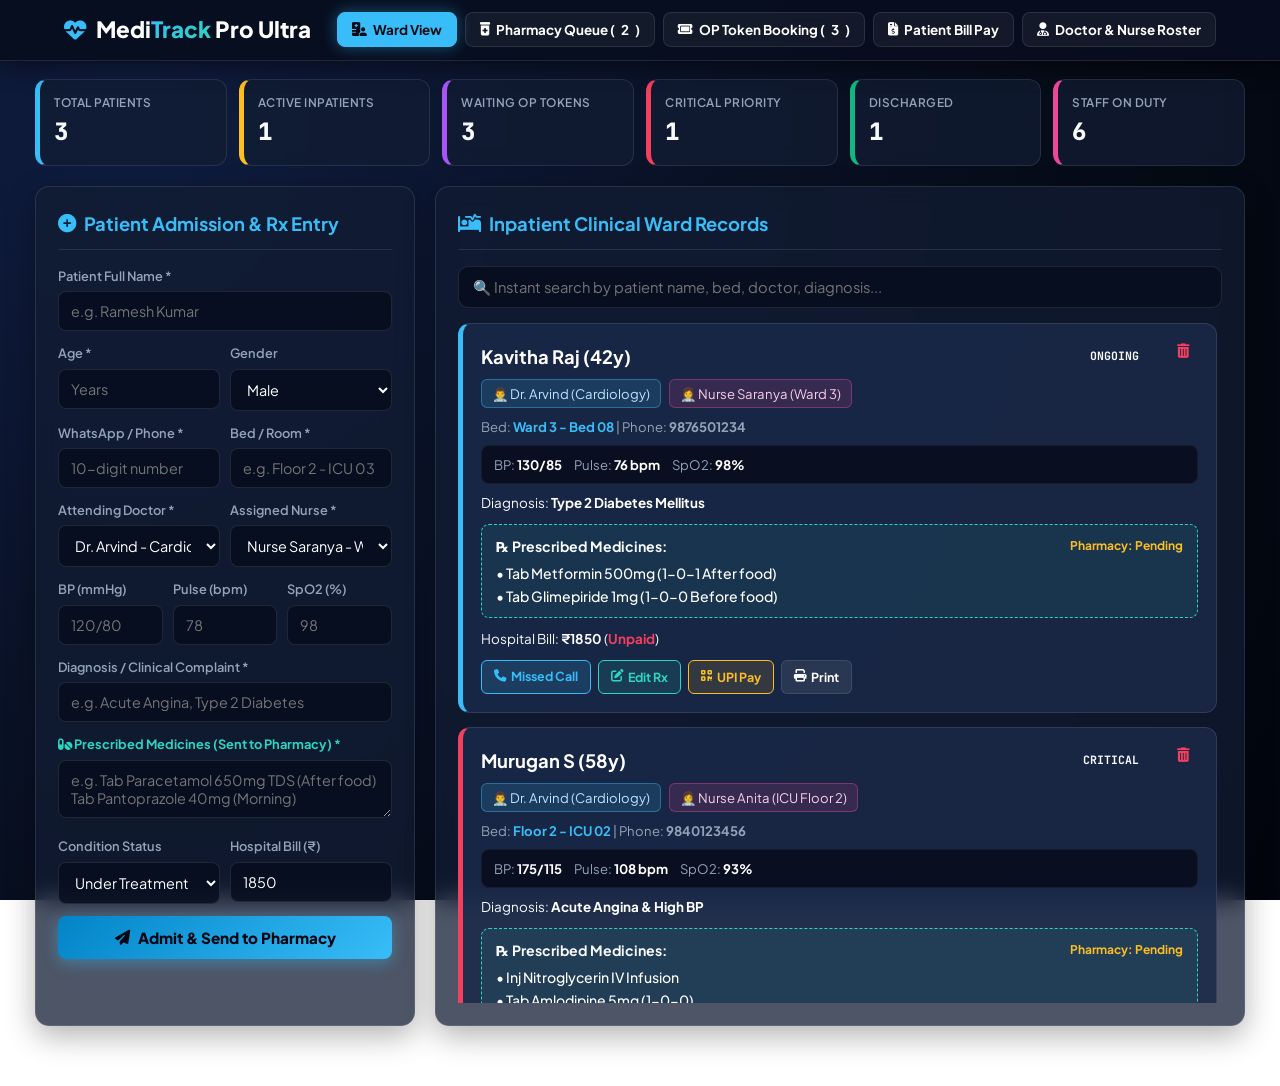
==== commit aa8cb3e9: "Create index.html" ====
--- a/index.html
+++ b/index.html
@@ -14,7 +14,6 @@
       --bg: #060b17;
       --card-bg: rgba(18, 28, 51, 0.75);
       --card-alt: rgba(28, 42, 74, 0.85);
-      --card-highlight: #132347;
       --primary: #38bdf8;
       --primary-glow: rgba(56, 189, 248, 0.4);
       --accent: #2dd4bf;
@@ -24,6 +23,7 @@
       --token-accent: #a855f7;
       --token-glow: rgba(168, 85, 247, 0.35);
       --staff-accent: #ec4899;
+      --wa-green: #25d366;
       --text: #f8fafc;
       --text-muted: #94a3b8;
       --border: rgba(255, 255, 255, 0.1);
@@ -33,13 +33,10 @@
     * { box-sizing: border-box; margin: 0; padding: 0; font-family: 'Plus Jakarta Sans', system-ui, sans-serif; }
     body { background: radial-gradient(circle at 10% 15%, #0f1c3f 0%, #060b17 70%, #02050d 100%); background-attachment: fixed; color: var(--text); min-height: 100vh; padding-bottom: 50px; line-height: 1.6; }
 
-    /* Custom Scrollbars */
     ::-webkit-scrollbar { width: 7px; height: 7px; }
     ::-webkit-scrollbar-track { background: #060b17; }
     ::-webkit-scrollbar-thumb { background: rgba(56, 189, 248, 0.3); border-radius: 10px; }
-    ::-webkit-scrollbar-thumb:hover { background: var(--primary); }
-
-    /* Animations */
+
     @keyframes pulseGlow {
       0%, 100% { transform: scale(1); filter: drop-shadow(0 0 4px var(--primary)); }
       50% { transform: scale(1.15); filter: drop-shadow(0 0 14px var(--primary)); }
@@ -50,7 +47,6 @@
       100% { box-shadow: 0 0 0 0 rgba(16, 185, 129, 0); }
     }
 
-    /* Top Command Header */
     header {
       background: rgba(8, 14, 31, 0.94); backdrop-filter: blur(16px);
       border-bottom: 1px solid var(--border); padding: 12px 5%;
@@ -76,7 +72,6 @@
     .nav-btn.patient-tab.active { background: var(--accent); color: #060b17; border-color: var(--accent); }
     .nav-btn.staff-tab.active { background: var(--staff-accent); color: #fff; border-color: var(--staff-accent); }
 
-    /* Top Metrics Overview */
     .top-stats {
       display: grid; grid-template-columns: repeat(auto-fit, minmax(140px, 1fr)); gap: 12px;
       max-width: 1240px; margin: 18px auto 10px; padding: 0 15px;
@@ -84,9 +79,7 @@
     .stat-box {
       background: var(--card-bg); border: 1px solid var(--border); border-radius: 12px;
       padding: 14px; border-left: 5px solid var(--primary); backdrop-filter: blur(10px);
-      transition: transform 0.2s;
-    }
-    .stat-box:hover { transform: translateY(-2px); }
+    }
     .stat-box.warn { border-left-color: var(--warning); }
     .stat-box.crit { border-left-color: var(--danger); }
     .stat-box.succ { border-left-color: var(--success); }
@@ -97,7 +90,6 @@
 
     .main-wrap { max-width: 1240px; margin: 0 auto; padding: 10px 15px; }
 
-    /* 2-Column Responsive Layout */
     .grid-duo { display: grid; grid-template-columns: 380px 1fr; gap: 20px; }
     @media (max-width: 920px) { .grid-duo { grid-template-columns: 1fr; } }
 
@@ -111,7 +103,6 @@
       display: flex; align-items: center; gap: 8px; border-bottom: 1px solid var(--border); padding-bottom: 10px;
     }
 
-    /* Form Inputs */
     .field { margin-bottom: 12px; text-align: left; }
     .field label { display: block; font-size: 0.8rem; color: var(--text-muted); margin-bottom: 5px; font-weight: 600; }
     .field input, .field select, .field textarea {
@@ -136,14 +127,12 @@
     }
     .search-box:focus { border-color: var(--primary); }
 
-    /* Patient & Inpatient Cards */
     .cards-list { display: flex; flex-direction: column; gap: 14px; max-height: 680px; overflow-y: auto; padding-right: 5px; }
     .pat-card {
       background: var(--card-alt); border-radius: 12px; padding: 18px;
       border: 1px solid var(--border); border-left: 5px solid var(--primary);
-      position: relative; transition: transform 0.2s, border-color 0.2s;
-    }
-    .pat-card:hover { border-color: rgba(255, 255, 255, 0.25); transform: translateY(-2px); }
+      position: relative;
+    }
     .pat-card.Critical { border-left-color: var(--danger); }
     .pat-card.Recovered { border-left-color: var(--success); }
 
@@ -173,11 +162,13 @@
     .btn-sub {
       background: rgba(255, 255, 255, 0.08); border: 1px solid var(--border); color: #fff;
       padding: 6px 12px; border-radius: 6px; font-size: 0.78rem; cursor: pointer; font-weight: 700;
-      display: inline-flex; align-items: center; gap: 5px; transition: all 0.2s;
+      display: inline-flex; align-items: center; gap: 5px; text-decoration: none;
     }
     .btn-sub:hover { filter: brightness(1.25); transform: translateY(-1px); }
     .btn-sub.rx { border-color: var(--accent); color: var(--accent); background: rgba(45, 212, 191, 0.12); }
     .btn-sub.pay { border-color: var(--warning); color: var(--warning); background: rgba(251, 191, 36, 0.12); }
+    .btn-sub.call-phone { border-color: #38bdf8; color: #38bdf8; background: rgba(56, 189, 248, 0.15); }
+    .btn-sub.call-wa { border-color: var(--wa-green); color: var(--wa-green); background: rgba(37, 211, 102, 0.15); }
     .btn-sub.del { position: absolute; top: 14px; right: 14px; background: none; border: none; color: var(--danger); font-size: 0.9rem; }
 
     .inline-rx-form {
@@ -185,12 +176,11 @@
       border-radius: 8px; padding: 12px; margin: 10px 0;
     }
 
-    /* Staff Table */
     .staff-table { width: 100%; border-collapse: collapse; margin-top: 10px; font-size: 0.85rem; }
     .staff-table th, .staff-table td { border: 1px solid var(--border); padding: 10px; text-align: left; }
     .staff-table th { background: #0c1429; color: var(--primary); font-weight: 700; }
 
-    /* OP Token Card Design */
+    /* OP Token Card */
     .token-card {
       background: var(--card-alt); border: 1px solid var(--border); border-left: 5px solid var(--token-accent);
       border-radius: 12px; padding: 16px; margin-bottom: 12px; position: relative;
@@ -211,7 +201,6 @@
       display: flex; align-items: center; justify-content: space-between;
     }
 
-    /* Modal for QR Payment */
     .qr-modal {
       display: none; position: fixed; top: 0; left: 0; width: 100%; height: 100%;
       background: rgba(0,0,0,0.85); backdrop-filter: blur(8px); z-index: 200;
@@ -220,13 +209,12 @@
     .qr-box {
       background: #0f172a; border: 1px solid var(--border);
       border-radius: 16px; padding: 25px; max-width: 380px; width: 100%; text-align: center;
-      box-shadow: 0 15px 45px rgba(0,0,0,0.7);
     }
   </style>
 </head>
 <body>
 
-  <!-- Top Header Command Center -->
+  <!-- Header -->
   <header>
     <div class="brand">
       <i class="fa-solid fa-heart-pulse"></i>
@@ -241,7 +229,7 @@
     </div>
   </header>
 
-  <!-- Live Hospital Status Counters -->
+  <!-- Metrics Overview -->
   <div class="top-stats">
     <div class="stat-box"><span>Total Patients</span><strong id="mTotal">0</strong></div>
     <div class="stat-box warn"><span>Active Inpatients</span><strong id="mActive">0</strong></div>
@@ -314,7 +302,7 @@
             <input type="text" id="pDiag" required placeholder="e.g. Acute Angina, Type 2 Diabetes">
           </div>
           <div class="field">
-            <label style="color:var(--accent); font-weight:700;"><i class="fa-solid fa-pills"></i> Prescribed Medicines (Sent Live to Pharmacy) *</label>
+            <label style="color:var(--accent); font-weight:700;"><i class="fa-solid fa-pills"></i> Prescribed Medicines (Sent to Pharmacy) *</label>
             <textarea id="pRx" required placeholder="e.g. Tab Paracetamol 650mg TDS (After food)&#10;Tab Pantoprazole 40mg (Morning)"></textarea>
           </div>
           <div class="row2">
@@ -382,7 +370,7 @@
               </div>
             </div>
             <div class="field">
-              <label>Mobile Number (For Token SMS/WhatsApp) *</label>
+              <label>Mobile Number (For Call / WhatsApp Alert) *</label>
               <input type="tel" id="tokPhone" required placeholder="10-digit mobile number">
             </div>
             <div class="field">
@@ -396,7 +384,7 @@
         </div>
 
         <div class="panel">
-          <h3 style="color: var(--token-accent);"><i class="fa-solid fa-users-line"></i> Live OP Waiting Queue & Timings</h3>
+          <h3 style="color: var(--token-accent);"><i class="fa-solid fa-users-line"></i> Live OP Waiting Queue & Patient Calling</h3>
           <div id="liveQueueDisplay" class="cards-list"></div>
         </div>
       </div>
@@ -497,7 +485,7 @@
   </div>
 
   <script>
-    // Initial Master Roster
+    // Initial Staff Directory
     const seedStaff = [
       { id: 1, role: "Doctor", name: "Dr. Arvind", dept: "Cardiology", timing: "09:00 AM - 01:00 PM & 05:00 PM - 08:00 PM", status: "In Clinic", phone: "9841023456" },
       { id: 2, role: "Doctor", name: "Dr. Priya", dept: "General Medicine", timing: "10:00 AM - 02:00 PM", status: "In Clinic", phone: "9841056789" },
@@ -582,13 +570,13 @@
 
     function initStore() {
       try {
-        const storedPat = localStorage.getItem("meditrack_ultra_pat_v4");
+        const storedPat = localStorage.getItem("meditrack_ultra_pat_v5");
         patientStore = storedPat ? JSON.parse(storedPat) : seedPatients.slice();
 
-        const storedStaff = localStorage.getItem("meditrack_ultra_staff_v4");
+        const storedStaff = localStorage.getItem("meditrack_ultra_staff_v5");
         staffStore = storedStaff ? JSON.parse(storedStaff) : seedStaff.slice();
 
-        const storedTokens = localStorage.getItem("meditrack_ultra_tokens_v4");
+        const storedTokens = localStorage.getItem("meditrack_ultra_tokens_v5");
         tokenStore = storedTokens ? JSON.parse(storedTokens) : seedTokens.slice();
       } catch (e) {
         patientStore = seedPatients.slice();
@@ -599,9 +587,9 @@
     }
 
     function saveAll() {
-      localStorage.setItem("meditrack_ultra_pat_v4", JSON.stringify(patientStore));
-      localStorage.setItem("meditrack_ultra_staff_v4", JSON.stringify(staffStore));
-      localStorage.setItem("meditrack_ultra_tokens_v4", JSON.stringify(tokenStore));
+      localStorage.setItem("meditrack_ultra_pat_v5", JSON.stringify(patientStore));
+      localStorage.setItem("meditrack_ultra_staff_v5", JSON.stringify(staffStore));
+      localStorage.setItem("meditrack_ultra_tokens_v5", JSON.stringify(tokenStore));
       populateDropdowns();
       renderDashboard();
     }
@@ -657,6 +645,24 @@
       if (screen === "token") renderTokenQueue();
       if (screen === "patient") findPatientBill();
       if (screen === "staff") renderStaffTable();
+    }
+
+    // Call Patient to Room via WhatsApp
+    function sendWhatsAppRoomCall(name, phone, tokenNo, doctor) {
+      const cleanPhone = phone.replace(/[^0-9]/g, "");
+      const fullPhone = cleanPhone.length === 10 ? "91" + cleanPhone : cleanPhone;
+      
+      const message = `*🏥 City Care Hospital - Patient Calling Alert*
+--------------------------------------------
+வணக்கம் *${name}*,
+
+உங்கள் டோக்கன் எண் *${tokenNo}* அழைக்கப்பட்டுள்ளது!
+தயவுசெய்து உடனடியாக மருத்துவர் *${doctor}* அறைக்கு வரவும்.
+
+_City Care Multi-Speciality Hospital_`;
+
+      const waUrl = `https://wa.me/${fullPhone}?text=${encodeURIComponent(message)}`;
+      window.open(waUrl, "_blank");
     }
 
     // Book OP Token
@@ -755,7 +761,7 @@
             <div style="margin-top:10px;">
               <h4 style="font-size:1.15rem; color:#fff;">${t.name} <span style="font-size:0.82rem; color:var(--text-muted);">(${t.age}y, ${t.gender})</span></h4>
               <p style="font-size:0.84rem; color:var(--primary);">👨‍⚕️ ${t.doctor}</p>
-              <p style="font-size:0.82rem; color:var(--text-muted);">Reason: ${t.reason} | Phone: ${t.phone}</p>
+              <p style="font-size:0.82rem; color:var(--text-muted);">Reason: ${t.reason} | Phone: <strong>${t.phone}</strong></p>
             </div>
 
             <div class="queue-counter">
@@ -764,7 +770,15 @@
             </div>
 
             <div class="btn-row">
-              ${!isCurrent ? `<button class="btn-sub" style="background:var(--success); color:#000;" onclick="callNextToken(${t.id})"><i class="fa-solid fa-bullhorn"></i> Call Into Cabin</button>` : ''}
+              <!-- Direct Dialer Missed Call & WhatsApp Alerts -->
+              <a href="tel:${t.phone}" class="btn-sub call-phone" title="Give a quick missed call to patient">
+                <i class="fa-solid fa-phone"></i> Missed Call
+              </a>
+              <button type="button" class="btn-sub call-wa" onclick="sendWhatsAppRoomCall('${t.name}', '${t.phone}', '${t.tokenNo}', '${t.doctor}')">
+                <i class="fa-brands fa-whatsapp"></i> Call to Room (WhatsApp)
+              </button>
+
+              ${!isCurrent ? `<button class="btn-sub" style="background:var(--success); color:#000;" onclick="callNextToken(${t.id})"><i class="fa-solid fa-bullhorn"></i> Cabin Entry</button>` : ''}
               <button class="btn-sub" style="background:#0284c7; color:#fff;" onclick="completeToken(${t.id})"><i class="fa-solid fa-check"></i> Finished</button>
               <button class="btn-sub" onclick="printTokenSlip(${t.id})"><i class="fa-solid fa-print"></i> Print Slip</button>
             </div>
@@ -773,7 +787,7 @@
       }).join("");
     }
 
-    // Ward & Clinical Functions
+    // Ward Functions
     function admitPatient(e) {
       e.preventDefault();
       const newP = {
@@ -1072,6 +1086,7 @@
           </div>
 
           <div class="btn-row">
+            <a href="tel:${p.phone}" class="btn-sub call-phone"><i class="fa-solid fa-phone"></i> Missed Call</a>
             <button class="btn-sub rx" onclick="toggleInlineRx(${p.id})"><i class="fa-solid fa-pen-to-square"></i> Edit Rx</button>
             <button class="btn-sub pay" onclick="openPaymentModal(${p.id})"><i class="fa-solid fa-qrcode"></i> UPI Pay</button>
             <button class="btn-sub" onclick="printBill(${p.id})"><i class="fa-solid fa-print"></i> Print</button>
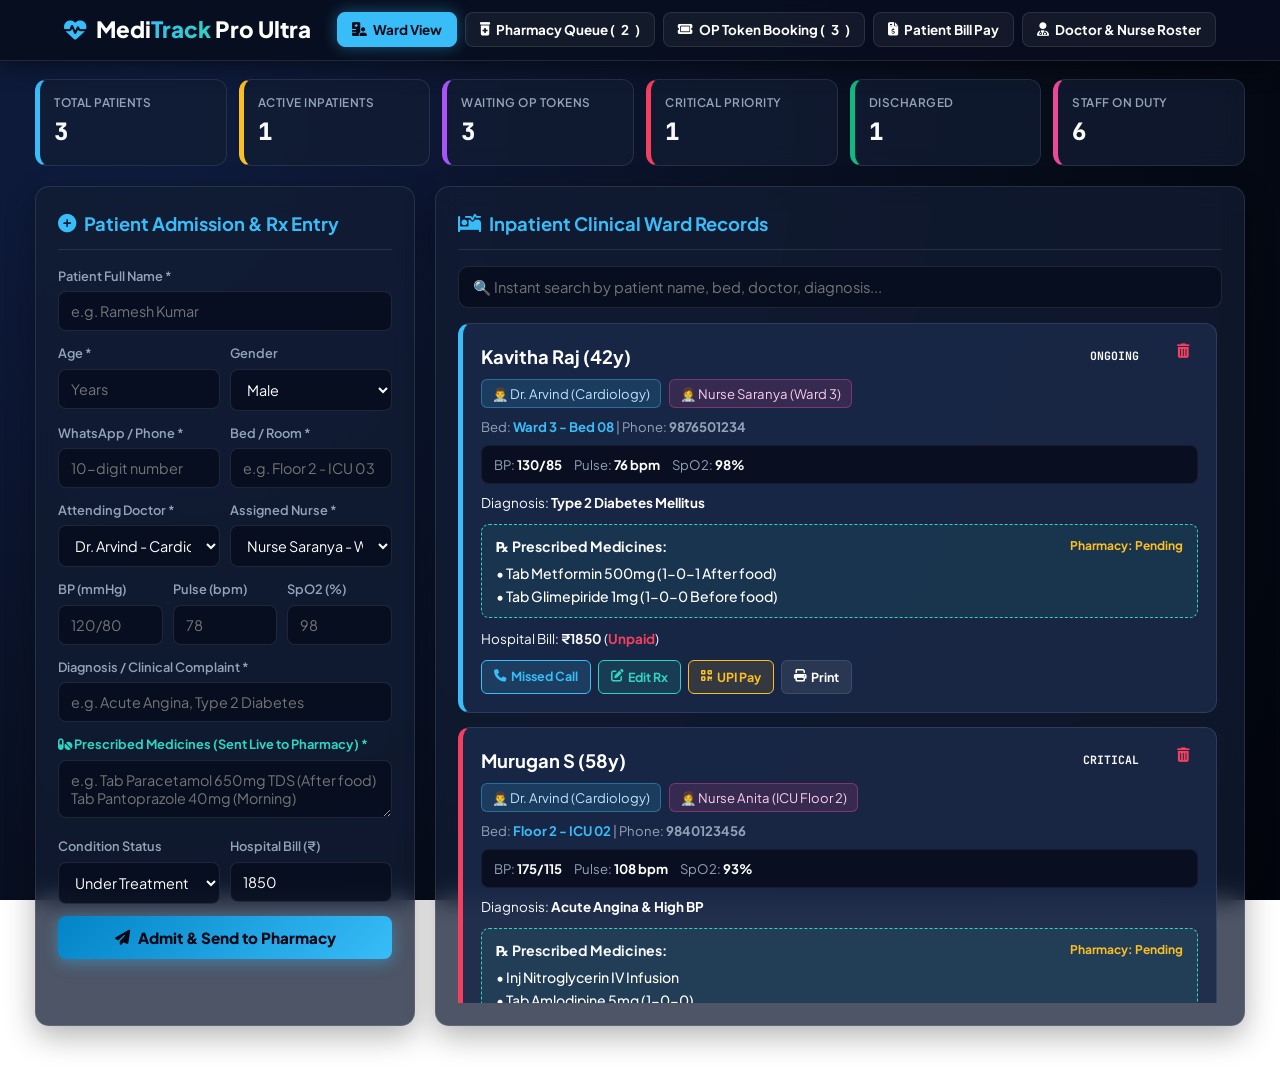
==== commit f90258e3: "Create index.html" ====
--- a/index.html
+++ b/index.html
@@ -125,7 +125,6 @@
       width: 100%; padding: 11px 14px; background: rgba(8, 14, 31, 0.85); border: 1px solid var(--border);
       color: #fff; border-radius: 10px; font-size: 0.92rem; margin-bottom: 15px; outline: none;
     }
-    .search-box:focus { border-color: var(--primary); }
 
     .cards-list { display: flex; flex-direction: column; gap: 14px; max-height: 680px; overflow-y: auto; padding-right: 5px; }
     .pat-card {
@@ -168,7 +167,7 @@
     .btn-sub.rx { border-color: var(--accent); color: var(--accent); background: rgba(45, 212, 191, 0.12); }
     .btn-sub.pay { border-color: var(--warning); color: var(--warning); background: rgba(251, 191, 36, 0.12); }
     .btn-sub.call-phone { border-color: #38bdf8; color: #38bdf8; background: rgba(56, 189, 248, 0.15); }
-    .btn-sub.call-wa { border-color: var(--wa-green); color: var(--wa-green); background: rgba(37, 211, 102, 0.15); }
+    .btn-sub.call-wa { border-color: var(--wa-green); color: var(--wa-green); background: rgba(37, 211, 102, 0.18); font-weight: bold; }
     .btn-sub.del { position: absolute; top: 14px; right: 14px; background: none; border: none; color: var(--danger); font-size: 0.9rem; }
 
     .inline-rx-form {
@@ -180,7 +179,6 @@
     .staff-table th, .staff-table td { border: 1px solid var(--border); padding: 10px; text-align: left; }
     .staff-table th { background: #0c1429; color: var(--primary); font-weight: 700; }
 
-    /* OP Token Card */
     .token-card {
       background: var(--card-alt); border: 1px solid var(--border); border-left: 5px solid var(--token-accent);
       border-radius: 12px; padding: 16px; margin-bottom: 12px; position: relative;
@@ -209,6 +207,7 @@
     .qr-box {
       background: #0f172a; border: 1px solid var(--border);
       border-radius: 16px; padding: 25px; max-width: 380px; width: 100%; text-align: center;
+      box-shadow: 0 15px 45px rgba(0,0,0,0.7);
     }
   </style>
 </head>
@@ -240,7 +239,7 @@
   </div>
 
   <div class="main-wrap">
-    <!-- 1. WARD & INPATIENT VIEW -->
+    <!-- 1. WARD VIEW -->
     <div id="viewWard" class="grid-duo">
       <div class="panel">
         <h3><i class="fa-solid fa-circle-plus"></i> Patient Admission & Rx Entry</h3>
@@ -302,7 +301,7 @@
             <input type="text" id="pDiag" required placeholder="e.g. Acute Angina, Type 2 Diabetes">
           </div>
           <div class="field">
-            <label style="color:var(--accent); font-weight:700;"><i class="fa-solid fa-pills"></i> Prescribed Medicines (Sent to Pharmacy) *</label>
+            <label style="color:var(--accent); font-weight:700;"><i class="fa-solid fa-pills"></i> Prescribed Medicines (Sent Live to Pharmacy) *</label>
             <textarea id="pRx" required placeholder="e.g. Tab Paracetamol 650mg TDS (After food)&#10;Tab Pantoprazole 40mg (Morning)"></textarea>
           </div>
           <div class="row2">
@@ -330,7 +329,7 @@
       </div>
     </div>
 
-    <!-- 2. PHARMACY DISPENSE VIEW -->
+    <!-- 2. PHARMACY VIEW -->
     <div id="viewPharma" style="display: none;">
       <div class="panel">
         <h3 style="color: var(--warning);"><i class="fa-solid fa-mortar-pestle"></i> Ground Floor Pharmacy Dispense Queue</h3>
@@ -485,7 +484,6 @@
   </div>
 
   <script>
-    // Initial Staff Directory
     const seedStaff = [
       { id: 1, role: "Doctor", name: "Dr. Arvind", dept: "Cardiology", timing: "09:00 AM - 01:00 PM & 05:00 PM - 08:00 PM", status: "In Clinic", phone: "9841023456" },
       { id: 2, role: "Doctor", name: "Dr. Priya", dept: "General Medicine", timing: "10:00 AM - 02:00 PM", status: "In Clinic", phone: "9841056789" },
@@ -495,7 +493,6 @@
       { id: 6, role: "Nurse", name: "Nurse Malar", dept: "Post-Op Ward", timing: "Evening Shift (04:00 PM - 12:00 AM)", status: "In Clinic", phone: "9789067890" }
     ];
 
-    // Initial Inpatient Records
     const seedPatients = [
       {
         id: 101,
@@ -556,7 +553,6 @@
       }
     ];
 
-    // Initial Live OP Tokens
     const seedTokens = [
       { id: 201, tokenNo: "OP-101", doctor: "Dr. Arvind (Cardiology)", name: "Selvam M", age: 48, gender: "Male", phone: "9898012345", reason: "Chest tightness", time: "10:15 AM", status: "Waiting" },
       { id: 202, tokenNo: "OP-102", doctor: "Dr. Arvind (Cardiology)", name: "Radha V", age: 36, gender: "Female", phone: "9898067890", reason: "BP checkup", time: "10:30 AM", status: "Waiting" },
@@ -570,13 +566,13 @@
 
     function initStore() {
       try {
-        const storedPat = localStorage.getItem("meditrack_ultra_pat_v5");
+        const storedPat = localStorage.getItem("meditrack_ultra_pat_v6");
         patientStore = storedPat ? JSON.parse(storedPat) : seedPatients.slice();
 
-        const storedStaff = localStorage.getItem("meditrack_ultra_staff_v5");
+        const storedStaff = localStorage.getItem("meditrack_ultra_staff_v6");
         staffStore = storedStaff ? JSON.parse(storedStaff) : seedStaff.slice();
 
-        const storedTokens = localStorage.getItem("meditrack_ultra_tokens_v5");
+        const storedTokens = localStorage.getItem("meditrack_ultra_tokens_v6");
         tokenStore = storedTokens ? JSON.parse(storedTokens) : seedTokens.slice();
       } catch (e) {
         patientStore = seedPatients.slice();
@@ -587,9 +583,9 @@
     }
 
     function saveAll() {
-      localStorage.setItem("meditrack_ultra_pat_v5", JSON.stringify(patientStore));
-      localStorage.setItem("meditrack_ultra_staff_v5", JSON.stringify(staffStore));
-      localStorage.setItem("meditrack_ultra_tokens_v5", JSON.stringify(tokenStore));
+      localStorage.setItem("meditrack_ultra_pat_v6", JSON.stringify(patientStore));
+      localStorage.setItem("meditrack_ultra_staff_v6", JSON.stringify(staffStore));
+      localStorage.setItem("meditrack_ultra_tokens_v6", JSON.stringify(tokenStore));
       populateDropdowns();
       renderDashboard();
     }
@@ -647,22 +643,14 @@
       if (screen === "staff") renderStaffTable();
     }
 
-    // Call Patient to Room via WhatsApp
-    function sendWhatsAppRoomCall(name, phone, tokenNo, doctor) {
+    // WhatsApp Helper URL Generator
+    function getWhatsAppCallUrl(name, phone, tokenNo, doctor) {
       const cleanPhone = phone.replace(/[^0-9]/g, "");
       const fullPhone = cleanPhone.length === 10 ? "91" + cleanPhone : cleanPhone;
       
-      const message = `*🏥 City Care Hospital - Patient Calling Alert*
---------------------------------------------
-வணக்கம் *${name}*,
-
-உங்கள் டோக்கன் எண் *${tokenNo}* அழைக்கப்பட்டுள்ளது!
-தயவுசெய்து உடனடியாக மருத்துவர் *${doctor}* அறைக்கு வரவும்.
-
-_City Care Multi-Speciality Hospital_`;
-
-      const waUrl = `https://wa.me/${fullPhone}?text=${encodeURIComponent(message)}`;
-      window.open(waUrl, "_blank");
+      const message = `🏥 *City Care Hospital - Patient Calling Alert*\n--------------------------------------------\nவணக்கம் *${name}*,\n\nஉங்கள் டோக்கன் எண் *${tokenNo}* அழைக்கப்பட்டுள்ளது!\nதயவுசெய்து உடனடியாக மருத்துவர் *${doctor}* அறைக்கு வரவும்.\n\n_City Care Multi-Speciality Hospital_`;
+
+      return `https://api.whatsapp.com/send?phone=${fullPhone}&text=${encodeURIComponent(message)}`;
     }
 
     // Book OP Token
@@ -701,7 +689,6 @@
       tok.status = "Consulting";
       saveAll();
       renderTokenQueue();
-      alert(`Calling ${tok.tokenNo} - ${tok.name} into Cabin!`);
     }
 
     function completeToken(id) {
@@ -748,6 +735,7 @@
       box.innerHTML = activeList.map(t => {
         const ahead = tokenStore.filter(tok => tok.doctor === t.doctor && tok.status === "Waiting" && tok.id < t.id).length;
         const isCurrent = t.status === "Consulting";
+        const waLink = getWhatsAppCallUrl(t.name, t.phone, t.tokenNo, t.doctor);
 
         return `
           <div class="token-card ${isCurrent ? 'active-cabin' : ''}">
@@ -770,24 +758,22 @@
             </div>
 
             <div class="btn-row">
-              <!-- Direct Dialer Missed Call & WhatsApp Alerts -->
-              <a href="tel:${t.phone}" class="btn-sub call-phone" title="Give a quick missed call to patient">
+              <a href="tel:${t.phone}" class="btn-sub call-phone">
                 <i class="fa-solid fa-phone"></i> Missed Call
               </a>
-              <button type="button" class="btn-sub call-wa" onclick="sendWhatsAppRoomCall('${t.name}', '${t.phone}', '${t.tokenNo}', '${t.doctor}')">
+              <a href="${waLink}" target="_blank" class="btn-sub call-wa">
                 <i class="fa-brands fa-whatsapp"></i> Call to Room (WhatsApp)
-              </button>
-
-              ${!isCurrent ? `<button class="btn-sub" style="background:var(--success); color:#000;" onclick="callNextToken(${t.id})"><i class="fa-solid fa-bullhorn"></i> Cabin Entry</button>` : ''}
-              <button class="btn-sub" style="background:#0284c7; color:#fff;" onclick="completeToken(${t.id})"><i class="fa-solid fa-check"></i> Finished</button>
-              <button class="btn-sub" onclick="printTokenSlip(${t.id})"><i class="fa-solid fa-print"></i> Print Slip</button>
+              </a>
+
+              ${!isCurrent ? `<button type="button" class="btn-sub" style="background:var(--success); color:#000;" onclick="callNextToken(${t.id})"><i class="fa-solid fa-bullhorn"></i> Cabin Entry</button>` : ''}
+              <button type="button" class="btn-sub" style="background:#0284c7; color:#fff;" onclick="completeToken(${t.id})"><i class="fa-solid fa-check"></i> Finished</button>
+              <button type="button" class="btn-sub" onclick="printTokenSlip(${t.id})"><i class="fa-solid fa-print"></i> Print Slip</button>
             </div>
           </div>
         `;
       }).join("");
     }
 
-    // Ward Functions
     function admitPatient(e) {
       e.preventDefault();
       const newP = {
@@ -1115,7 +1101,6 @@
       renderStaffTable();
     }
 
-    // Startup Execution
     initStore();
   </script>
 </body>
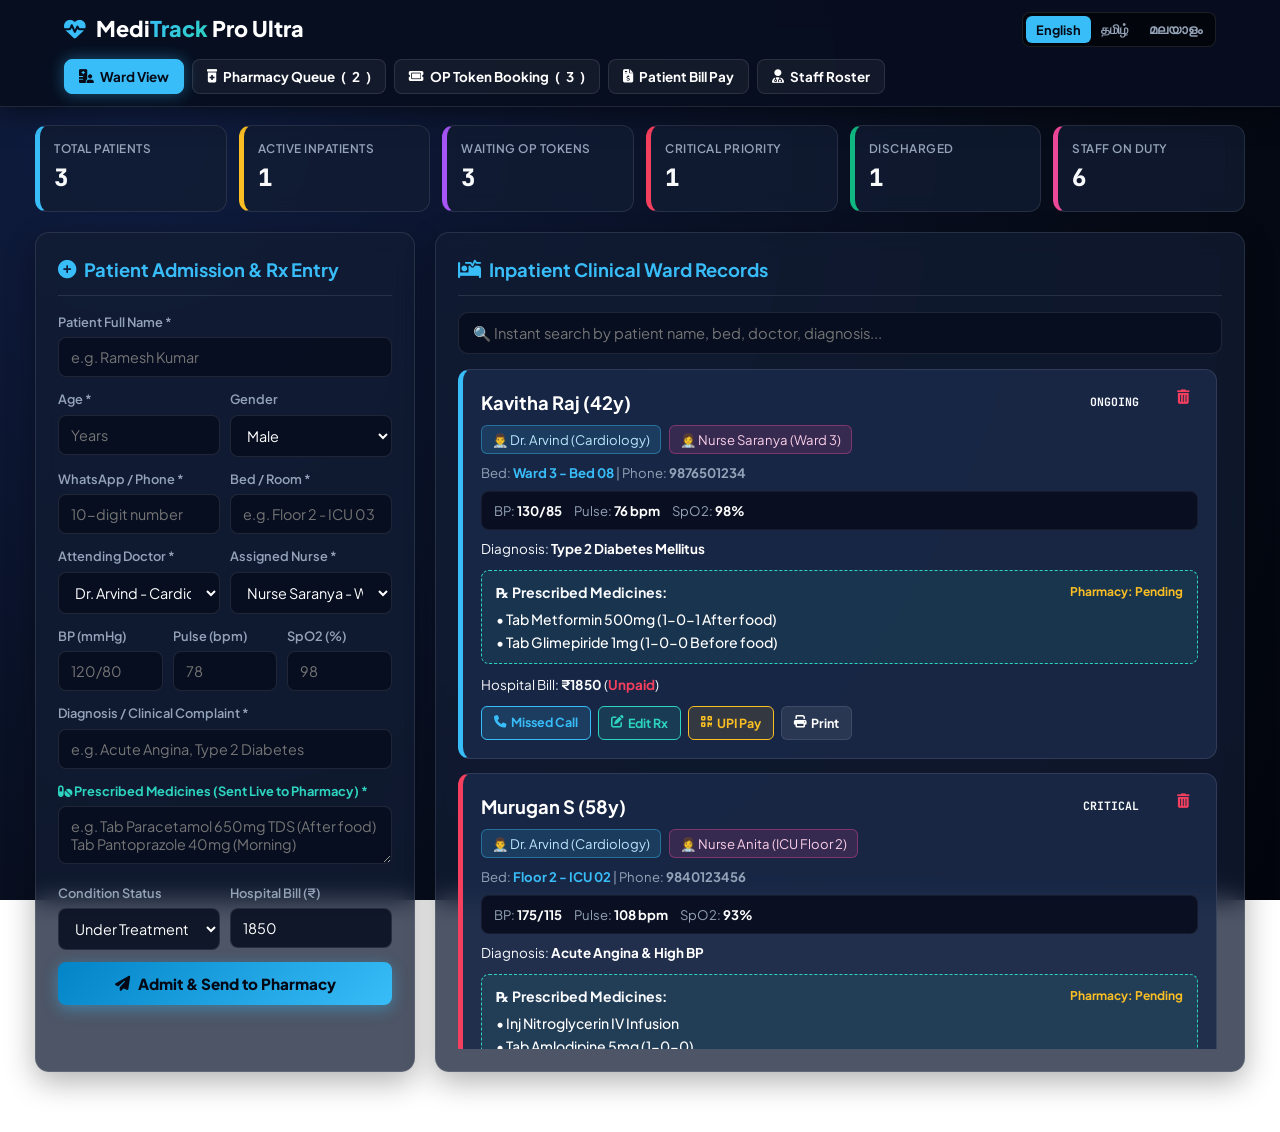
==== commit b7b5f402: "Create index.html" ====
--- a/index.html
+++ b/index.html
@@ -55,9 +55,17 @@
       box-shadow: 0 4px 25px rgba(0,0,0,0.5);
     }
 
-    .brand { font-size: 1.4rem; font-weight: 800; color: #fff; display: flex; align-items: center; gap: 10px; }
+    .brand { font-size: 1.35rem; font-weight: 800; color: #fff; display: flex; align-items: center; gap: 10px; }
     .brand i { color: var(--primary); animation: pulseGlow 2.5s infinite; }
     .brand span { background: linear-gradient(135deg, var(--primary), var(--accent)); -webkit-background-clip: text; -webkit-text-fill-color: transparent; }
+
+    /* Language Switcher */
+    .lang-switcher { display: flex; background: rgba(0,0,0,0.6); padding: 3px; border-radius: 8px; border: 1px solid var(--border); }
+    .lang-btn {
+      background: none; border: none; color: var(--text-muted); padding: 5px 10px;
+      font-size: 0.8rem; font-weight: 700; border-radius: 6px; cursor: pointer; transition: all 0.2s;
+    }
+    .lang-btn.active { background: var(--primary); color: #060b17; }
 
     .nav-tabs { display: flex; flex-wrap: wrap; gap: 8px; }
     .nav-btn {
@@ -89,7 +97,6 @@
     .stat-box strong { font-size: 1.5rem; font-weight: 800; font-family: 'JetBrains Mono', monospace; }
 
     .main-wrap { max-width: 1240px; margin: 0 auto; padding: 10px 15px; }
-
     .grid-duo { display: grid; grid-template-columns: 380px 1fr; gap: 20px; }
     @media (max-width: 920px) { .grid-duo { grid-template-columns: 1fr; } }
 
@@ -125,6 +132,7 @@
       width: 100%; padding: 11px 14px; background: rgba(8, 14, 31, 0.85); border: 1px solid var(--border);
       color: #fff; border-radius: 10px; font-size: 0.92rem; margin-bottom: 15px; outline: none;
     }
+    .search-box:focus { border-color: var(--primary); }
 
     .cards-list { display: flex; flex-direction: column; gap: 14px; max-height: 680px; overflow-y: auto; padding-right: 5px; }
     .pat-card {
@@ -219,66 +227,74 @@
       <i class="fa-solid fa-heart-pulse"></i>
       <div>Medi<span>Track</span> Pro Ultra</div>
     </div>
+
+    <!-- 3 Language Switcher Button Group -->
+    <div class="lang-switcher">
+      <button type="button" class="lang-btn active" id="btnLangEn" onclick="changeLanguage('en')">English</button>
+      <button type="button" class="lang-btn" id="btnLangTa" onclick="changeLanguage('ta')">தமிழ்</button>
+      <button type="button" class="lang-btn" id="btnLangMl" onclick="changeLanguage('ml')">മലയാളം</button>
+    </div>
+
     <div class="nav-tabs">
-      <button type="button" class="nav-btn active" id="tWard" onclick="setScreen('ward')"><i class="fa-solid fa-hospital-user"></i> Ward View</button>
-      <button type="button" class="nav-btn pharma-tab" id="tPharma" onclick="setScreen('pharma')"><i class="fa-solid fa-prescription-bottle-medical"></i> Pharmacy Queue (<span id="cPharmaQueue">0</span>)</button>
-      <button type="button" class="nav-btn token-tab" id="tToken" onclick="setScreen('token')"><i class="fa-solid fa-ticket"></i> OP Token Booking (<span id="cActiveTokens">0</span>)</button>
-      <button type="button" class="nav-btn patient-tab" id="tPatient" onclick="setScreen('patient')"><i class="fa-solid fa-file-invoice-dollar"></i> Patient Bill Pay</button>
-      <button type="button" class="nav-btn staff-tab" id="tStaff" onclick="setScreen('staff')"><i class="fa-solid fa-user-doctor"></i> Doctor & Nurse Roster</button>
+      <button type="button" class="nav-btn active" id="tWard" onclick="setScreen('ward')"><i class="fa-solid fa-hospital-user"></i> <span data-i18n="tab_ward">Ward View</span></button>
+      <button type="button" class="nav-btn pharma-tab" id="tPharma" onclick="setScreen('pharma')"><i class="fa-solid fa-prescription-bottle-medical"></i> <span data-i18n="tab_pharma">Pharmacy Queue</span> (<span id="cPharmaQueue">0</span>)</button>
+      <button type="button" class="nav-btn token-tab" id="tToken" onclick="setScreen('token')"><i class="fa-solid fa-ticket"></i> <span data-i18n="tab_token">OP Token Booking</span> (<span id="cActiveTokens">0</span>)</button>
+      <button type="button" class="nav-btn patient-tab" id="tPatient" onclick="setScreen('patient')"><i class="fa-solid fa-file-invoice-dollar"></i> <span data-i18n="tab_patient">Patient Bill Pay</span></button>
+      <button type="button" class="nav-btn staff-tab" id="tStaff" onclick="setScreen('staff')"><i class="fa-solid fa-user-doctor"></i> <span data-i18n="tab_staff">Staff Roster</span></button>
     </div>
   </header>
 
   <!-- Metrics Overview -->
   <div class="top-stats">
-    <div class="stat-box"><span>Total Patients</span><strong id="mTotal">0</strong></div>
-    <div class="stat-box warn"><span>Active Inpatients</span><strong id="mActive">0</strong></div>
-    <div class="stat-box token"><span>Waiting OP Tokens</span><strong id="mTokens">0</strong></div>
-    <div class="stat-box crit"><span>Critical Priority</span><strong id="mCrit">0</strong></div>
-    <div class="stat-box succ"><span>Discharged</span><strong id="mDisc">0</strong></div>
-    <div class="stat-box staff"><span>Staff on Duty</span><strong id="mStaff">0</strong></div>
+    <div class="stat-box"><span data-i18n="stat_total">Total Patients</span><strong id="mTotal">0</strong></div>
+    <div class="stat-box warn"><span data-i18n="stat_active">Active Inpatients</span><strong id="mActive">0</strong></div>
+    <div class="stat-box token"><span data-i18n="stat_tokens">Waiting OP Tokens</span><strong id="mTokens">0</strong></div>
+    <div class="stat-box crit"><span data-i18n="stat_crit">Critical Priority</span><strong id="mCrit">0</strong></div>
+    <div class="stat-box succ"><span data-i18n="stat_disc">Discharged</span><strong id="mDisc">0</strong></div>
+    <div class="stat-box staff"><span data-i18n="stat_staff">Staff on Duty</span><strong id="mStaff">0</strong></div>
   </div>
 
   <div class="main-wrap">
     <!-- 1. WARD VIEW -->
     <div id="viewWard" class="grid-duo">
       <div class="panel">
-        <h3><i class="fa-solid fa-circle-plus"></i> Patient Admission & Rx Entry</h3>
+        <h3><i class="fa-solid fa-circle-plus"></i> <span data-i18n="hdr_admit">Patient Admission & Rx Entry</span></h3>
         <form onsubmit="admitPatient(event)">
           <div class="field">
-            <label>Patient Full Name *</label>
+            <label data-i18n="lbl_name">Patient Full Name *</label>
             <input type="text" id="pName" required placeholder="e.g. Ramesh Kumar">
           </div>
           <div class="row2">
             <div class="field">
-              <label>Age *</label>
+              <label data-i18n="lbl_age">Age *</label>
               <input type="number" id="pAge" required placeholder="Years">
             </div>
             <div class="field">
-              <label>Gender</label>
+              <label data-i18n="lbl_gender">Gender</label>
               <select id="pGen">
-                <option value="Male">Male</option>
-                <option value="Female">Female</option>
-                <option value="Other">Other</option>
+                <option value="Male" data-i18n="opt_male">Male</option>
+                <option value="Female" data-i18n="opt_female">Female</option>
+                <option value="Other" data-i18n="opt_other">Other</option>
               </select>
             </div>
           </div>
           <div class="row2">
             <div class="field">
-              <label>WhatsApp / Phone *</label>
+              <label data-i18n="lbl_phone">WhatsApp / Phone *</label>
               <input type="tel" id="pPhone" required placeholder="10-digit number">
             </div>
             <div class="field">
-              <label>Bed / Room *</label>
+              <label data-i18n="lbl_bed">Bed / Room *</label>
               <input type="text" id="pBed" required placeholder="e.g. Floor 2 - ICU 03">
             </div>
           </div>
           <div class="row2">
             <div class="field">
-              <label>Attending Doctor *</label>
+              <label data-i18n="lbl_doc">Attending Doctor *</label>
               <select id="pDocSelect"></select>
             </div>
             <div class="field">
-              <label>Assigned Nurse *</label>
+              <label data-i18n="lbl_nurse">Assigned Nurse *</label>
               <select id="pNurSelect"></select>
             </div>
           </div>
@@ -297,42 +313,42 @@
             </div>
           </div>
           <div class="field">
-            <label>Diagnosis / Clinical Complaint *</label>
+            <label data-i18n="lbl_diag">Diagnosis / Clinical Complaint *</label>
             <input type="text" id="pDiag" required placeholder="e.g. Acute Angina, Type 2 Diabetes">
           </div>
           <div class="field">
-            <label style="color:var(--accent); font-weight:700;"><i class="fa-solid fa-pills"></i> Prescribed Medicines (Sent Live to Pharmacy) *</label>
+            <label style="color:var(--accent); font-weight:700;"><i class="fa-solid fa-pills"></i> <span data-i18n="lbl_rx">Prescribed Medicines (Sent to Pharmacy) *</span></label>
             <textarea id="pRx" required placeholder="e.g. Tab Paracetamol 650mg TDS (After food)&#10;Tab Pantoprazole 40mg (Morning)"></textarea>
           </div>
           <div class="row2">
             <div class="field">
-              <label>Condition Status</label>
+              <label data-i18n="lbl_status">Condition Status</label>
               <select id="pStat">
-                <option value="Ongoing">Under Treatment</option>
-                <option value="Critical">Critical Priority</option>
-                <option value="Recovered">Recovered / Normal</option>
+                <option value="Ongoing" data-i18n="stat_ongoing">Under Treatment</option>
+                <option value="Critical" data-i18n="stat_critical">Critical Priority</option>
+                <option value="Recovered" data-i18n="stat_recovered">Recovered / Normal</option>
               </select>
             </div>
             <div class="field">
-              <label>Hospital Bill (₹)</label>
+              <label data-i18n="lbl_bill">Hospital Bill (₹)</label>
               <input type="number" id="pBill" value="1850">
             </div>
           </div>
-          <button type="submit" class="btn-main"><i class="fa-solid fa-paper-plane"></i> Admit & Send to Pharmacy</button>
+          <button type="submit" class="btn-main"><i class="fa-solid fa-paper-plane"></i> <span data-i18n="btn_admit">Admit & Send to Pharmacy</span></button>
         </form>
       </div>
 
       <div class="panel">
-        <h3><i class="fa-solid fa-bed-pulse"></i> Inpatient Clinical Ward Records</h3>
+        <h3><i class="fa-solid fa-bed-pulse"></i> <span data-i18n="hdr_records">Inpatient Clinical Ward Records</span></h3>
         <input type="text" class="search-box" id="inpSearch" placeholder="🔍 Instant search by patient name, bed, doctor, diagnosis..." oninput="doSearch()">
         <div id="wardCards" class="cards-list"></div>
       </div>
     </div>
 
-    <!-- 2. PHARMACY VIEW -->
+    <!-- 2. PHARMACY DISPENSE VIEW -->
     <div id="viewPharma" style="display: none;">
       <div class="panel">
-        <h3 style="color: var(--warning);"><i class="fa-solid fa-mortar-pestle"></i> Ground Floor Pharmacy Dispense Queue</h3>
+        <h3 style="color: var(--warning);"><i class="fa-solid fa-mortar-pestle"></i> <span data-i18n="hdr_pharma_queue">Ground Floor Pharmacy Dispense Queue</span></h3>
         <input type="text" class="search-box" id="pharmaSearch" placeholder="🔍 Search patient name or bed to dispense medications..." oninput="renderPharmaQueue()">
         <div id="pharmaCards" class="cards-list"></div>
       </div>
@@ -342,48 +358,48 @@
     <div id="viewToken" style="display: none;">
       <div class="grid-duo">
         <div class="panel">
-          <h3 style="color: var(--token-accent);"><i class="fa-solid fa-ticket-simple"></i> Online Outpatient (OP) Token Booking</h3>
+          <h3 style="color: var(--token-accent);"><i class="fa-solid fa-ticket-simple"></i> <span data-i18n="hdr_book_token">Online Outpatient (OP) Token Booking</span></h3>
           <form onsubmit="bookOpToken(event)">
             <div class="field">
-              <label>Select Doctor & Consultation Hours *</label>
+              <label data-i18n="lbl_sel_doc">Select Doctor & Consultation Hours *</label>
               <select id="tokDocSelect" onchange="updateDocAvailabilityBadge()"></select>
             </div>
             <div id="docAvailBadge" style="font-size:0.84rem; padding:8px 12px; border-radius:8px; margin-bottom:12px; background:rgba(168,85,247,0.1); border:1px solid var(--token-accent);"></div>
 
             <div class="field">
-              <label>Patient Full Name *</label>
+              <label data-i18n="lbl_name">Patient Full Name *</label>
               <input type="text" id="tokName" required placeholder="Enter full name">
             </div>
             <div class="row2">
               <div class="field">
-                <label>Age *</label>
+                <label data-i18n="lbl_age">Age *</label>
                 <input type="number" id="tokAge" required placeholder="Years">
               </div>
               <div class="field">
-                <label>Gender</label>
+                <label data-i18n="lbl_gender">Gender</label>
                 <select id="tokGen">
-                  <option value="Male">Male</option>
-                  <option value="Female">Female</option>
-                  <option value="Other">Other</option>
+                  <option value="Male" data-i18n="opt_male">Male</option>
+                  <option value="Female" data-i18n="opt_female">Female</option>
+                  <option value="Other" data-i18n="opt_other">Other</option>
                 </select>
               </div>
             </div>
             <div class="field">
-              <label>Mobile Number (For Call / WhatsApp Alert) *</label>
+              <label data-i18n="lbl_tok_phone">Mobile Number (For Call / WhatsApp Alert) *</label>
               <input type="tel" id="tokPhone" required placeholder="10-digit mobile number">
             </div>
             <div class="field">
-              <label>Chief Health Problem / Reason for Visit</label>
+              <label data-i18n="lbl_tok_reason">Chief Health Problem / Reason for Visit</label>
               <input type="text" id="tokReason" placeholder="e.g. Chest pain, Fever, Ortho checkup">
             </div>
             <button type="submit" class="btn-main" style="background: linear-gradient(135deg, #9333ea, #c084fc); color: #fff;">
-              <i class="fa-solid fa-check-circle"></i> Generate OP Token Now
+              <i class="fa-solid fa-check-circle"></i> <span data-i18n="btn_gen_token">Generate OP Token Now</span>
             </button>
           </form>
         </div>
 
         <div class="panel">
-          <h3 style="color: var(--token-accent);"><i class="fa-solid fa-users-line"></i> Live OP Waiting Queue & Patient Calling</h3>
+          <h3 style="color: var(--token-accent);"><i class="fa-solid fa-users-line"></i> <span data-i18n="hdr_live_queue">Live OP Waiting Queue & Patient Calling</span></h3>
           <div id="liveQueueDisplay" class="cards-list"></div>
         </div>
       </div>
@@ -392,11 +408,11 @@
     <!-- 4. PATIENT PORTAL VIEW -->
     <div id="viewPatient" style="display: none;">
       <div class="panel" style="max-width: 720px; margin: 0 auto;">
-        <h3 style="color: var(--accent); text-align: center;"><i class="fa-solid fa-mobile-screen"></i> Patient Online Bill & Prescription Portal</h3>
+        <h3 style="color: var(--accent); text-align: center;"><i class="fa-solid fa-mobile-screen"></i> <span data-i18n="hdr_patient_portal">Patient Online Bill & Prescription Portal</span></h3>
         <div class="row2" style="margin-bottom: 15px;">
           <input type="text" id="patLookup" class="search-box" style="margin-bottom:0;" placeholder="Enter Registered Phone or Patient Name">
           <button type="button" class="btn-main" style="width: 150px; margin-top:0;" onclick="findPatientBill()">
-            <i class="fa-solid fa-magnifying-glass"></i> View My Bill
+            <i class="fa-solid fa-magnifying-glass"></i> <span data-i18n="btn_view_bill">View My Bill</span>
           </button>
         </div>
         <div id="patientResult"></div>
@@ -407,57 +423,57 @@
     <div id="viewStaff" style="display: none;">
       <div class="grid-duo">
         <div class="panel">
-          <h3 style="color: var(--staff-accent);"><i class="fa-solid fa-user-plus"></i> Add Medical Staff & Schedule</h3>
+          <h3 style="color: var(--staff-accent);"><i class="fa-solid fa-user-plus"></i> <span data-i18n="hdr_add_staff">Add Medical Staff & Schedule</span></h3>
           <form onsubmit="addStaffMember(event)">
             <div class="field">
-              <label>Staff Role *</label>
+              <label data-i18n="lbl_staff_role">Staff Role *</label>
               <select id="stRole">
-                <option value="Doctor">Doctor (Consultant / Specialist)</option>
-                <option value="Nurse">Nurse (Staff / Floor Duty)</option>
+                <option value="Doctor" data-i18n="opt_role_doc">Doctor (Consultant / Specialist)</option>
+                <option value="Nurse" data-i18n="opt_role_nurse">Nurse (Staff / Floor Duty)</option>
               </select>
             </div>
             <div class="field">
-              <label>Staff Full Name *</label>
+              <label data-i18n="lbl_staff_name">Staff Full Name *</label>
               <input type="text" id="stName" required placeholder="e.g. Dr. Rajesh Kumar or Nurse Kavya">
             </div>
             <div class="field">
-              <label>Department / Specialty *</label>
+              <label data-i18n="lbl_staff_dept">Department / Specialty *</label>
               <input type="text" id="stDept" required placeholder="e.g. Cardiology, ICU, Pediatrics">
             </div>
             <div class="field">
-              <label>Available Timings / OP Hours *</label>
+              <label data-i18n="lbl_staff_timing">Available Timings / OP Hours *</label>
               <input type="text" id="stTiming" required placeholder="e.g. 09:00 AM - 01:00 PM & 05:00 PM - 08:00 PM">
             </div>
             <div class="row2">
               <div class="field">
-                <label>Current Status</label>
+                <label data-i18n="lbl_staff_status">Current Status</label>
                 <select id="stStatus">
-                  <option value="In Clinic">In Clinic (Available Now)</option>
-                  <option value="In Surgery">In Surgery</option>
-                  <option value="Off Duty">Off Duty</option>
+                  <option value="In Clinic" data-i18n="opt_in_clinic">In Clinic (Available Now)</option>
+                  <option value="In Surgery" data-i18n="opt_in_surgery">In Surgery</option>
+                  <option value="Off Duty" data-i18n="opt_off_duty">Off Duty</option>
                 </select>
               </div>
               <div class="field">
-                <label>Contact Phone</label>
+                <label data-i18n="lbl_phone">Contact Phone</label>
                 <input type="tel" id="stPhone" placeholder="Mobile number">
               </div>
             </div>
-            <button type="submit" class="btn-main" style="background: var(--staff-accent); color: #fff;">Register Staff</button>
+            <button type="submit" class="btn-main" style="background: var(--staff-accent); color: #fff;"><span data-i18n="btn_reg_staff">Register Staff</span></button>
           </form>
         </div>
 
         <div class="panel">
-          <h3 style="color: var(--staff-accent);"><i class="fa-solid fa-clipboard-user"></i> Active Doctor Timings & Directory</h3>
+          <h3 style="color: var(--staff-accent);"><i class="fa-solid fa-clipboard-user"></i> <span data-i18n="hdr_staff_dir">Active Doctor Timings & Directory</span></h3>
           <div style="overflow-x: auto;">
             <table class="staff-table">
               <thead>
                 <tr>
-                  <th>Role</th>
-                  <th>Name</th>
-                  <th>Department</th>
-                  <th>OP Timings</th>
-                  <th>Status</th>
-                  <th>Action</th>
+                  <th data-i18n="th_role">Role</th>
+                  <th data-i18n="th_name">Name</th>
+                  <th data-i18n="th_dept">Department</th>
+                  <th data-i18n="th_timing">OP Timings</th>
+                  <th data-i18n="th_status">Status</th>
+                  <th data-i18n="th_action">Action</th>
                 </tr>
               </thead>
               <tbody id="staffTableBody"></tbody>
@@ -471,19 +487,274 @@
   <!-- QR Payment Modal -->
   <div class="qr-modal" id="qrModal">
     <div class="qr-box">
-      <h3 style="color: var(--warning); margin-bottom: 6px;"><i class="fa-solid fa-qrcode"></i> UPI Hospital Bill Payment</h3>
+      <h3 style="color: var(--warning); margin-bottom: 6px;"><i class="fa-solid fa-qrcode"></i> <span data-i18n="modal_upi_pay">UPI Hospital Bill Payment</span></h3>
       <p id="qrPatName" style="font-size:0.85rem; color:var(--text-muted);"></p>
       <h2 id="qrAmount" style="font-size: 1.9rem; margin: 10px 0; color:#fff; font-family:'JetBrains Mono', monospace;">₹0</h2>
       <img id="qrImg" src="" alt="UPI QR" style="width: 190px; height: 190px; margin: 8px auto; display: block; background: #fff; padding: 10px; border-radius: 12px;">
-      <p style="font-size: 0.78rem; color: var(--text-muted); margin-bottom: 14px;">Scan using GPay, PhonePe, Paytm or any UPI App</p>
+      <p style="font-size: 0.78rem; color: var(--text-muted); margin-bottom: 14px;" data-i18n="modal_upi_desc">Scan using GPay, PhonePe, Paytm or any UPI App</p>
       <div class="row2">
-        <button type="button" class="btn-main" style="background: var(--success);" onclick="confirmPaymentDone()"><i class="fa-solid fa-check"></i> I Have Paid</button>
-        <button type="button" class="btn-main" style="background: #334155; color: #fff;" onclick="closePaymentModal()">Close</button>
+        <button type="button" class="btn-main" style="background: var(--success);" onclick="confirmPaymentDone()"><i class="fa-solid fa-check"></i> <span data-i18n="btn_paid_confirm">I Have Paid</span></button>
+        <button type="button" class="btn-main" style="background: #334155; color: #fff;" onclick="closePaymentModal()"><span data-i18n="btn_close">Close</span></button>
       </div>
     </div>
   </div>
 
   <script>
+    // ==========================================
+    // MULTI-LANGUAGE TRANSLATION DICTIONARY
+    // ==========================================
+    const translations = {
+      en: {
+        tab_ward: "Ward View",
+        tab_pharma: "Pharmacy Queue",
+        tab_token: "OP Token Booking",
+        tab_patient: "Patient Bill Pay",
+        tab_staff: "Staff Roster",
+        stat_total: "Total Patients",
+        stat_active: "Active Inpatients",
+        stat_tokens: "Waiting OP Tokens",
+        stat_crit: "Critical Priority",
+        stat_disc: "Discharged",
+        stat_staff: "Staff on Duty",
+        hdr_admit: "Patient Admission & Rx Entry",
+        lbl_name: "Patient Full Name *",
+        lbl_age: "Age *",
+        lbl_gender: "Gender",
+        opt_male: "Male",
+        opt_female: "Female",
+        opt_other: "Other",
+        lbl_phone: "WhatsApp / Phone *",
+        lbl_bed: "Bed / Room *",
+        lbl_doc: "Attending Doctor *",
+        lbl_nurse: "Assigned Nurse *",
+        lbl_diag: "Diagnosis / Clinical Complaint *",
+        lbl_rx: "Prescribed Medicines (Sent Live to Pharmacy) *",
+        lbl_status: "Condition Status",
+        stat_ongoing: "Under Treatment",
+        stat_critical: "Critical Priority",
+        stat_recovered: "Recovered / Normal",
+        lbl_bill: "Hospital Bill (₹)",
+        btn_admit: "Admit & Send to Pharmacy",
+        hdr_records: "Inpatient Clinical Ward Records",
+        hdr_pharma_queue: "Ground Floor Pharmacy Dispense Queue",
+        hdr_book_token: "Online Outpatient (OP) Token Booking",
+        lbl_sel_doc: "Select Doctor & Consultation Hours *",
+        lbl_tok_phone: "Mobile Number (For Call / WhatsApp Alert) *",
+        lbl_tok_reason: "Chief Health Problem / Reason for Visit",
+        btn_gen_token: "Generate OP Token Now",
+        hdr_live_queue: "Live OP Waiting Queue & Patient Calling",
+        hdr_patient_portal: "Patient Online Bill & Prescription Portal",
+        btn_view_bill: "View My Bill",
+        hdr_add_staff: "Add Medical Staff & Schedule",
+        lbl_staff_role: "Staff Role *",
+        opt_role_doc: "Doctor (Consultant / Specialist)",
+        opt_role_nurse: "Nurse (Staff / Floor Duty)",
+        lbl_staff_name: "Staff Full Name *",
+        lbl_staff_dept: "Department / Specialty *",
+        lbl_staff_timing: "Available Timings / OP Hours *",
+        lbl_staff_status: "Current Status",
+        opt_in_clinic: "In Clinic (Available Now)",
+        opt_in_surgery: "In Surgery",
+        opt_off_duty: "Off Duty",
+        btn_reg_staff: "Register Staff",
+        hdr_staff_dir: "Active Doctor Timings & Directory",
+        th_role: "Role",
+        th_name: "Name",
+        th_dept: "Department",
+        th_timing: "OP Timings",
+        th_status: "Status",
+        th_action: "Action",
+        modal_upi_pay: "UPI Hospital Bill Payment",
+        modal_upi_desc: "Scan using GPay, PhonePe, Paytm or any UPI App",
+        btn_paid_confirm: "I Have Paid",
+        btn_close: "Close",
+        call_missed: "Missed Call",
+        call_wa: "Call to Room (WhatsApp)",
+        btn_cabin_entry: "Cabin Entry",
+        btn_finished: "Finished",
+        btn_print_slip: "Print Slip",
+        btn_handover: "Hand Over Medicines",
+        btn_edit_rx: "Edit Rx",
+        btn_upi_pay: "UPI Pay",
+        btn_print: "Print",
+        wa_msg_header: "Hospital Patient Alert",
+        wa_msg_body: "Your token number has been called! Please proceed immediately to Doctor"
+      },
+      ta: {
+        tab_ward: "வார்டு பகுதி",
+        tab_pharma: "பார்மசி வரிசை",
+        tab_token: "OP டோக்கன் முன்பதிவு",
+        tab_patient: "ஆன்லைன் பில் கட்டணம்",
+        tab_staff: "மருத்துவர் அட்டவணை",
+        stat_total: "மொத்த நோயாளிகள்",
+        stat_active: "சிகிச்சையில் உள்ளவர்கள்",
+        stat_tokens: "காத்திருக்கும் டோக்கன்கள்",
+        stat_crit: "தீவிர சிகிச்சை",
+        stat_disc: "டிஸ்சார்ஜ் ஆனவர்கள்",
+        stat_staff: "பணியில் உள்ளவர்கள்",
+        hdr_admit: "நோயாளி அனுமதி & மருந்துச் சீட்டு",
+        lbl_name: "நோயாளி முழுப் பெயர் *",
+        lbl_age: "வயது *",
+        lbl_gender: "பாலினம்",
+        opt_male: "ஆண்",
+        opt_female: "பெண்",
+        opt_other: "மற்றவை",
+        lbl_phone: "வாட்ஸ்அப் / போன் *",
+        lbl_bed: "படுக்கை / அறை எண் *",
+        lbl_doc: "பார்வையிடும் மருத்துவர் *",
+        lbl_nurse: "ஒதுக்கப்பட்ட செவிலியர் *",
+        lbl_diag: "நோய் அறிகுறி / பரிசோதனை *",
+        lbl_rx: "பரிந்துரைக்கப்பட்ட மருந்துகள் (பார்மசிக்கு செல்லும்) *",
+        lbl_status: "சிகிச்சை நிலை",
+        stat_ongoing: "சிகிச்சையில் உள்ளார்",
+        stat_critical: "தீவிர சிகிச்சை பிரிவு",
+        stat_recovered: "குணமடைந்துள்ளார் / இயல்பு",
+        lbl_bill: "மருத்துவமனை கட்டணம் (₹)",
+        btn_admit: "அனுமதித்து பார்மசிக்கு அனுப்பு",
+        hdr_records: "உள்நோயாளி மருத்துவ ஆவணங்கள்",
+        hdr_pharma_queue: "தரைத்தள பார்மசி மருந்து வழங்கும் வரிசை",
+        hdr_book_token: "ஆன்லைன் வெளிநோயாளி (OP) டோக்கன்",
+        lbl_sel_doc: "மருத்துவர் & நேரத்தைத் தேர்ந்தெடுக்கவும் *",
+        lbl_tok_phone: "மொபைல் எண் (அழைப்பு / வாட்ஸ்அப் மெசேஜுக்கு) *",
+        lbl_tok_reason: "சிகிச்சைக்கான காரணம் / உடல்நலக் குறைவு",
+        btn_gen_token: "இப்போதே OP டோக்கன் பெறுக",
+        hdr_live_queue: "நேரலை டோக்கன் வரிசை & நோயாளி அழைப்பு",
+        hdr_patient_portal: "நோயாளி ஆன்லைன் பில் & மருந்து விவரம்",
+        btn_view_bill: "என் பில்லைக் காட்டு",
+        hdr_add_staff: "மருத்துவப் பணியாளர் பதிவு & நேரம்",
+        lbl_staff_role: "பணியாளர் பதவி *",
+        opt_role_doc: "மருத்துவர் (ஸ்பெஷலிஸ்ட்)",
+        opt_role_nurse: "செவிலியர் (நர்ஸ்)",
+        lbl_staff_name: "பணியாளர் முழுப் பெயர் *",
+        lbl_staff_dept: "துறை / பிரிவு *",
+        lbl_staff_timing: "கிடைக்கும் நேரம் / OP நேரம் *",
+        lbl_staff_status: "தற்போதைய நிலை",
+        opt_in_clinic: "கிளினிக்கில் உள்ளார்",
+        opt_in_surgery: "அறுவை சிகிச்சையில் உள்ளார்",
+        opt_off_duty: "விடுப்பில் உள்ளார்",
+        btn_reg_staff: "பணியாளரைப் பதிவு செய்",
+        hdr_staff_dir: "மருத்துவர் நேர அட்டவணை விவரம்",
+        th_role: "பதவி",
+        th_name: "பெயர்",
+        th_dept: "துறை",
+        th_timing: "OP நேரம்",
+        th_status: "நிலை",
+        th_action: "செயல்",
+        modal_upi_pay: "UPI மருத்துவமனை பில் கட்டணம்",
+        modal_upi_desc: "GPay, PhonePe, Paytm அல்லது எந்த UPI செயலியிலும் ஸ்கேன் செய்யவும்",
+        btn_paid_confirm: "பணம் செலுத்திவிட்டேன்",
+        btn_close: "மூடு",
+        call_missed: "மிஸ்டு கால்",
+        call_wa: "அறைக்கு அழை (WhatsApp)",
+        btn_cabin_entry: "அறைக்குள் வருக",
+        btn_finished: "முடிந்தது",
+        btn_print_slip: "டோக்கன் பிரிண்ட்",
+        btn_handover: "மருந்து கொடுக்கப்பட்டது",
+        btn_edit_rx: "மருந்தை மாற்று",
+        btn_upi_pay: "UPI கட்டணம்",
+        btn_print: "பிரிண்ட்",
+        wa_msg_header: "மருத்துவமனை நோயாளி அழைப்பு",
+        wa_msg_body: "உங்கள் டோக்கன் எண் அழைக்கப்பட்டுள்ளது! தயவுசெய்து உடனடியாக மருத்துவர் அறைக்கு வரவும்"
+      },
+      ml: {
+        tab_ward: "വാർഡ് വിഭാഗം",
+        tab_pharma: "ഫാർമസി ക്യൂ",
+        tab_token: "ഒ.പി ടോക്കൺ ബുക്കിംഗ്",
+        tab_patient: "രോഗിയുടെ ബിൽ പേയ്മെന്റ്",
+        tab_staff: "സ്റ്റാഫ് റോസ്റ്റർ",
+        stat_total: "ആകെ രോഗികൾ",
+        stat_active: "ചികിത്സയിലുള്ളവർ",
+        stat_tokens: "കാത്തിരിക്കുന്ന ടോക്കണുകൾ",
+        stat_crit: "തീവ്രപരിചരണം",
+        stat_disc: "ഡിസ്ചാർജ് ചെയ്തവർ",
+        stat_staff: "ഡ്യൂട്ടിയിലുള്ള ജീവനക്കാർ",
+        hdr_admit: "രോഗി അഡ്മിഷനും കുറിപ്പടിയും",
+        lbl_name: "രോഗിയുടെ മുഴുവൻ പേര് *",
+        lbl_age: "പ്രായം *",
+        lbl_gender: "ലിംഗം",
+        opt_male: "പുരുഷൻ",
+        opt_female: "സ്ത്രീ",
+        opt_other: "മറ്റുള്ളവ",
+        lbl_phone: "വാട്ട്‌സ്ആപ്പ് / ഫോൺ *",
+        lbl_bed: "കിടക്ക / മുറി നമ്പർ *",
+        lbl_doc: "ചികിത്സിക്കുന്ന ഡോക്ടർ *",
+        lbl_nurse: "നഴ്സ് *",
+        lbl_diag: "രോഗവിവരം / പരിശോധന *",
+        lbl_rx: "മരുന്നുകൾ (ഫാർമസിയിലേക്ക് അയക്കുന്നത്) *",
+        lbl_status: "ചികിത്സാ ഘട്ടം",
+        stat_ongoing: "ചികിത്സയിൽ",
+        stat_critical: "ഗുരുതരാവസ്ഥയിൽ",
+        stat_recovered: "സുഖപ്പെട്ടു",
+        lbl_bill: "ആശുപത്രി ബിൽ (₹)",
+        btn_admit: "അഡ്മിറ്റ് ചെയ്ത് ഫാർമസിയിലേക്ക് അയക്കുക",
+        hdr_records: "കിടത്തിച്ചികിത്സാ രേഖകൾ",
+        hdr_pharma_queue: "ഫാർമസി മരുന്ന് വിതരണ ക്യൂ",
+        hdr_book_token: "ഓൺലൈൻ ഒ.പി ടോക്കൺ ബുക്കിംഗ്",
+        lbl_sel_doc: "ഡോക്ടറെയും സമയത്തെയും തിരഞ്ഞെടുക്കുക *",
+        lbl_tok_phone: "മൊബൈൽ നമ്പർ (അറിയിപ്പുകൾക്കായി) *",
+        lbl_tok_reason: "പരിശോധനയ്ക്കുള്ള കാരണം",
+        btn_gen_token: "ടോക്കൺ എടുക്കുക",
+        hdr_live_queue: "തത്സമയ ഒ.പി ക്യൂ & രോഗി വിളി",
+        hdr_patient_portal: "രോഗിയുടെ ഓൺലൈൻ ബില്ലും കുറിപ്പടിയും",
+        btn_view_bill: "ബിൽ കാണുക",
+        hdr_add_staff: "മെഡിക്കൽ ജീവനക്കാരെ ചേർക്കുക",
+        lbl_staff_role: "തസ്തിക *",
+        opt_role_doc: "ഡോക്ടർ (വിദഗ്ദ്ധൻ)",
+        opt_role_nurse: "നഴ്സ്",
+        lbl_staff_name: "മുഴുവൻ പേര് *",
+        lbl_staff_dept: "വിഭാഗം *",
+        lbl_staff_timing: "ലഭ്യമായ സമയം / ഒ.പി സമയം *",
+        lbl_staff_status: "നിലവിലെ അവസ്ഥ",
+        opt_in_clinic: "ക്ലിനിക്കിൽ ലഭ്യമാണ്",
+        opt_in_surgery: "ശസ്ത്രക്രിയയിൽ",
+        opt_off_duty: "ഡ്യൂട്ടി കഴിഞ്ഞ്",
+        btn_reg_staff: "സ്റ്റാഫിനെ ചേർക്കുക",
+        hdr_staff_dir: "ഡോക്ടർമാരുടെയും ജീവനക്കാരുടെയും വിവരങ്ങൾ",
+        th_role: "തസ്തിക",
+        th_name: "പേര്",
+        th_dept: "വിഭാഗം",
+        th_timing: "ഒ.പി സമയം",
+        th_status: "നില",
+        th_action: "നടപടി",
+        modal_upi_pay: "യു.പി.ഐ ആശുപത്രി ബിൽ അടയ്ക്കൽ",
+        modal_upi_desc: "GPay, PhonePe, Paytm അല്ലെങ്കിൽ ഏത് UPI ആപ്പും വഴി സ്കാൻ ചെയ്യുക",
+        btn_paid_confirm: "പണം നൽകി",
+        btn_close: "അടയ്ക്കുക",
+        call_missed: "മിസ്ഡ് കോൾ",
+        call_wa: "മുറിയിലേക്ക് വിളിക്കുക (WhatsApp)",
+        btn_cabin_entry: "മുറിയിലേക്ക് പ്രവേശിക്കുക",
+        btn_finished: "പൂർത്തിയായി",
+        btn_print_slip: "ടോക്കൺ സ്ലിപ്പ്",
+        btn_handover: "മരുന്ന് നൽകി",
+        btn_edit_rx: "മരുന്ന് മാറ്റുക",
+        btn_upi_pay: "യു.പി.ഐ ബിൽ",
+        btn_print: "പ്രിന്റ് ചെയ്യുക",
+        wa_msg_header: "ആശുപത്രി അറിയിപ്പ്",
+        wa_msg_body: "നിങ്ങളുടെ ടോക്കൺ നമ്പർ വിളിച്ചിരിക്കുന്നു! ദയവായി ഡോക്ടറുടെ മുറിയിലേക്ക് എത്തുക"
+      }
+    };
+
+    let currentLang = localStorage.getItem("meditrack_lang") || "en";
+
+    function changeLanguage(lang) {
+      currentLang = lang;
+      localStorage.setItem("meditrack_lang", lang);
+
+      document.getElementById("btnLangEn").classList.toggle("active", lang === "en");
+      document.getElementById("btnLangTa").classList.toggle("active", lang === "ta");
+      document.getElementById("btnLangMl").classList.toggle("active", lang === "ml");
+
+      // Update static DOM elements
+      document.querySelectorAll("[data-i18n]").forEach(elem => {
+        const key = elem.getAttribute("data-i18n");
+        if (translations[lang] && translations[lang][key]) {
+          elem.innerText = translations[lang][key];
+        }
+      });
+
+      renderDashboard();
+    }
+
     const seedStaff = [
       { id: 1, role: "Doctor", name: "Dr. Arvind", dept: "Cardiology", timing: "09:00 AM - 01:00 PM & 05:00 PM - 08:00 PM", status: "In Clinic", phone: "9841023456" },
       { id: 2, role: "Doctor", name: "Dr. Priya", dept: "General Medicine", timing: "10:00 AM - 02:00 PM", status: "In Clinic", phone: "9841056789" },
@@ -566,13 +837,13 @@
 
     function initStore() {
       try {
-        const storedPat = localStorage.getItem("meditrack_ultra_pat_v6");
+        const storedPat = localStorage.getItem("meditrack_ultra_pat_v7");
         patientStore = storedPat ? JSON.parse(storedPat) : seedPatients.slice();
 
-        const storedStaff = localStorage.getItem("meditrack_ultra_staff_v6");
+        const storedStaff = localStorage.getItem("meditrack_ultra_staff_v7");
         staffStore = storedStaff ? JSON.parse(storedStaff) : seedStaff.slice();
 
-        const storedTokens = localStorage.getItem("meditrack_ultra_tokens_v6");
+        const storedTokens = localStorage.getItem("meditrack_ultra_tokens_v7");
         tokenStore = storedTokens ? JSON.parse(storedTokens) : seedTokens.slice();
       } catch (e) {
         patientStore = seedPatients.slice();
@@ -583,9 +854,9 @@
     }
 
     function saveAll() {
-      localStorage.setItem("meditrack_ultra_pat_v6", JSON.stringify(patientStore));
-      localStorage.setItem("meditrack_ultra_staff_v6", JSON.stringify(staffStore));
-      localStorage.setItem("meditrack_ultra_tokens_v6", JSON.stringify(tokenStore));
+      localStorage.setItem("meditrack_ultra_pat_v7", JSON.stringify(patientStore));
+      localStorage.setItem("meditrack_ultra_staff_v7", JSON.stringify(staffStore));
+      localStorage.setItem("meditrack_ultra_tokens_v7", JSON.stringify(tokenStore));
       populateDropdowns();
       renderDashboard();
     }
@@ -643,17 +914,15 @@
       if (screen === "staff") renderStaffTable();
     }
 
-    // WhatsApp Helper URL Generator
     function getWhatsAppCallUrl(name, phone, tokenNo, doctor) {
       const cleanPhone = phone.replace(/[^0-9]/g, "");
       const fullPhone = cleanPhone.length === 10 ? "91" + cleanPhone : cleanPhone;
+      const t = translations[currentLang] || translations.en;
       
-      const message = `🏥 *City Care Hospital - Patient Calling Alert*\n--------------------------------------------\nவணக்கம் *${name}*,\n\nஉங்கள் டோக்கன் எண் *${tokenNo}* அழைக்கப்பட்டுள்ளது!\nதயவுசெய்து உடனடியாக மருத்துவர் *${doctor}* அறைக்கு வரவும்.\n\n_City Care Multi-Speciality Hospital_`;
-
+      const message = `🏥 *City Care Hospital - ${t.wa_msg_header}*\n--------------------------------------------\n*${name}*,\n\n${t.wa_msg_body} *${doctor}*!\n\n*Token Number:* ${tokenNo}\n\n_City Care Multi-Speciality Hospital_`;
       return `https://api.whatsapp.com/send?phone=${fullPhone}&text=${encodeURIComponent(message)}`;
     }
 
-    // Book OP Token
     function bookOpToken(e) {
       e.preventDefault();
       const docVal = document.getElementById("tokDocSelect").value;
@@ -726,6 +995,7 @@
       if (!box) return;
 
       const activeList = tokenStore.filter(t => t.status !== "Completed");
+      const tDict = translations[currentLang] || translations.en;
 
       if (activeList.length === 0) {
         box.innerHTML = '<div style="text-align:center; padding:30px; color:var(--text-muted);"><i class="fa-solid fa-circle-check" style="font-size:2rem; color:var(--success); margin-bottom:8px; display:block;"></i>No pending OP tokens in queue.</div>';
@@ -753,21 +1023,21 @@
             </div>
 
             <div class="queue-counter">
-              <span>${isCurrent ? '🟢 Currently inside consulting with doctor' : `⏳ <strong>${ahead} patients</strong> waiting ahead`}</span>
-              <span style="font-size:0.8rem; font-family:'JetBrains Mono';">${isCurrent ? 'Active Now' : `~${ahead * 10} mins`}</span>
+              <span>${isCurrent ? '🟢 Active consultation in progress' : `⏳ <strong>${ahead}</strong> patients ahead`}</span>
+              <span style="font-size:0.8rem; font-family:'JetBrains Mono';">${isCurrent ? 'Active' : `~${ahead * 10} mins`}</span>
             </div>
 
             <div class="btn-row">
               <a href="tel:${t.phone}" class="btn-sub call-phone">
-                <i class="fa-solid fa-phone"></i> Missed Call
+                <i class="fa-solid fa-phone"></i> ${tDict.call_missed}
               </a>
               <a href="${waLink}" target="_blank" class="btn-sub call-wa">
-                <i class="fa-brands fa-whatsapp"></i> Call to Room (WhatsApp)
+                <i class="fa-brands fa-whatsapp"></i> ${tDict.call_wa}
               </a>
 
-              ${!isCurrent ? `<button type="button" class="btn-sub" style="background:var(--success); color:#000;" onclick="callNextToken(${t.id})"><i class="fa-solid fa-bullhorn"></i> Cabin Entry</button>` : ''}
-              <button type="button" class="btn-sub" style="background:#0284c7; color:#fff;" onclick="completeToken(${t.id})"><i class="fa-solid fa-check"></i> Finished</button>
-              <button type="button" class="btn-sub" onclick="printTokenSlip(${t.id})"><i class="fa-solid fa-print"></i> Print Slip</button>
+              ${!isCurrent ? `<button type="button" class="btn-sub" style="background:var(--success); color:#000;" onclick="callNextToken(${t.id})"><i class="fa-solid fa-bullhorn"></i> ${tDict.btn_cabin_entry}</button>` : ''}
+              <button type="button" class="btn-sub" style="background:#0284c7; color:#fff;" onclick="completeToken(${t.id})"><i class="fa-solid fa-check"></i> ${tDict.btn_finished}</button>
+              <button type="button" class="btn-sub" onclick="printTokenSlip(${t.id})"><i class="fa-solid fa-print"></i> ${tDict.btn_print_slip}</button>
             </div>
           </div>
         `;
@@ -945,6 +1215,8 @@
         return;
       }
 
+      const tDict = translations[currentLang] || translations.en;
+
       box.innerHTML = list.map(p => `
         <div class="pat-card" style="margin-bottom:12px;">
           <div class="pat-head">
@@ -960,7 +1232,7 @@
           <p style="font-size:0.8rem; color:var(--text-muted); margin-top:4px;">Bed: ${p.bed}</p>
           <div style="background:#0c1429; padding:10px; border-radius:8px; margin:8px 0; display:flex; justify-content:space-between; align-items:center; flex-wrap:wrap; gap:8px;">
             <div>Hospital Bill Amount: <strong style="font-size:1.3rem; color:#fff; font-family:'JetBrains Mono';">₹${p.bill}</strong></div>
-            ${!p.billPaid ? `<button class="btn-sub pay" onclick="openPaymentModal(${p.id})"><i class="fa-solid fa-qrcode"></i> Pay Online (UPI)</button>` : `<button class="btn-sub" onclick="printBill(${p.id})"><i class="fa-solid fa-print"></i> Print Bill</button>`}
+            ${!p.billPaid ? `<button class="btn-sub pay" onclick="openPaymentModal(${p.id})"><i class="fa-solid fa-qrcode"></i> ${tDict.btn_upi_pay}</button>` : `<button class="btn-sub" onclick="printBill(${p.id})"><i class="fa-solid fa-print"></i> ${tDict.btn_print}</button>`}
           </div>
           <div class="rx-box">
             <strong>Prescribed Medicines:</strong>
@@ -979,6 +1251,8 @@
         const match = !q || x.name.toLowerCase().includes(q) || x.bed.toLowerCase().includes(q) || x.doctor.toLowerCase().includes(q);
         return match && !x.pharmaDispensed;
       });
+
+      const tDict = translations[currentLang] || translations.en;
 
       if (list.length === 0) {
         box.innerHTML = '<div style="text-align:center; padding:30px; color:var(--text-muted);"><i class="fa-solid fa-circle-check" style="font-size:2rem; color:var(--success); margin-bottom:8px; display:block;"></i>No pending prescriptions in queue. All dispensed!</div>';
@@ -1001,8 +1275,8 @@
             <pre>${p.rx}</pre>
           </div>
           <div class="btn-row">
-            <button class="btn-sub" style="background:var(--success); color:#000;" onclick="dispenseMedicine(${p.id})"><i class="fa-solid fa-hand-holding-medical"></i> Hand Over Medicines</button>
-            <button class="btn-sub" onclick="printBill(${p.id})"><i class="fa-solid fa-print"></i> Print Slip</button>
+            <button class="btn-sub" style="background:var(--success); color:#000;" onclick="dispenseMedicine(${p.id})"><i class="fa-solid fa-hand-holding-medical"></i> ${tDict.btn_handover}</button>
+            <button class="btn-sub" onclick="printBill(${p.id})"><i class="fa-solid fa-print"></i> ${tDict.btn_print}</button>
           </div>
         </div>
       `).join("");
@@ -1021,6 +1295,8 @@
           x.phone.includes(filterQuery);
       });
 
+      const tDict = translations[currentLang] || translations.en;
+
       if (list.length === 0) {
         box.innerHTML = '<div style="text-align:center; padding:30px; color:var(--text-muted);">No matching patient records found.</div>';
         return;
@@ -1072,10 +1348,10 @@
           </div>
 
           <div class="btn-row">
-            <a href="tel:${p.phone}" class="btn-sub call-phone"><i class="fa-solid fa-phone"></i> Missed Call</a>
-            <button class="btn-sub rx" onclick="toggleInlineRx(${p.id})"><i class="fa-solid fa-pen-to-square"></i> Edit Rx</button>
-            <button class="btn-sub pay" onclick="openPaymentModal(${p.id})"><i class="fa-solid fa-qrcode"></i> UPI Pay</button>
-            <button class="btn-sub" onclick="printBill(${p.id})"><i class="fa-solid fa-print"></i> Print</button>
+            <a href="tel:${p.phone}" class="btn-sub call-phone"><i class="fa-solid fa-phone"></i> ${tDict.call_missed}</a>
+            <button class="btn-sub rx" onclick="toggleInlineRx(${p.id})"><i class="fa-solid fa-pen-to-square"></i> ${tDict.btn_edit_rx}</button>
+            <button class="btn-sub pay" onclick="openPaymentModal(${p.id})"><i class="fa-solid fa-qrcode"></i> ${tDict.btn_upi_pay}</button>
+            <button class="btn-sub" onclick="printBill(${p.id})"><i class="fa-solid fa-print"></i> ${tDict.btn_print}</button>
           </div>
         </div>
       `).join("");
@@ -1102,6 +1378,7 @@
     }
 
     initStore();
+    changeLanguage(currentLang);
   </script>
 </body>
 </html>
